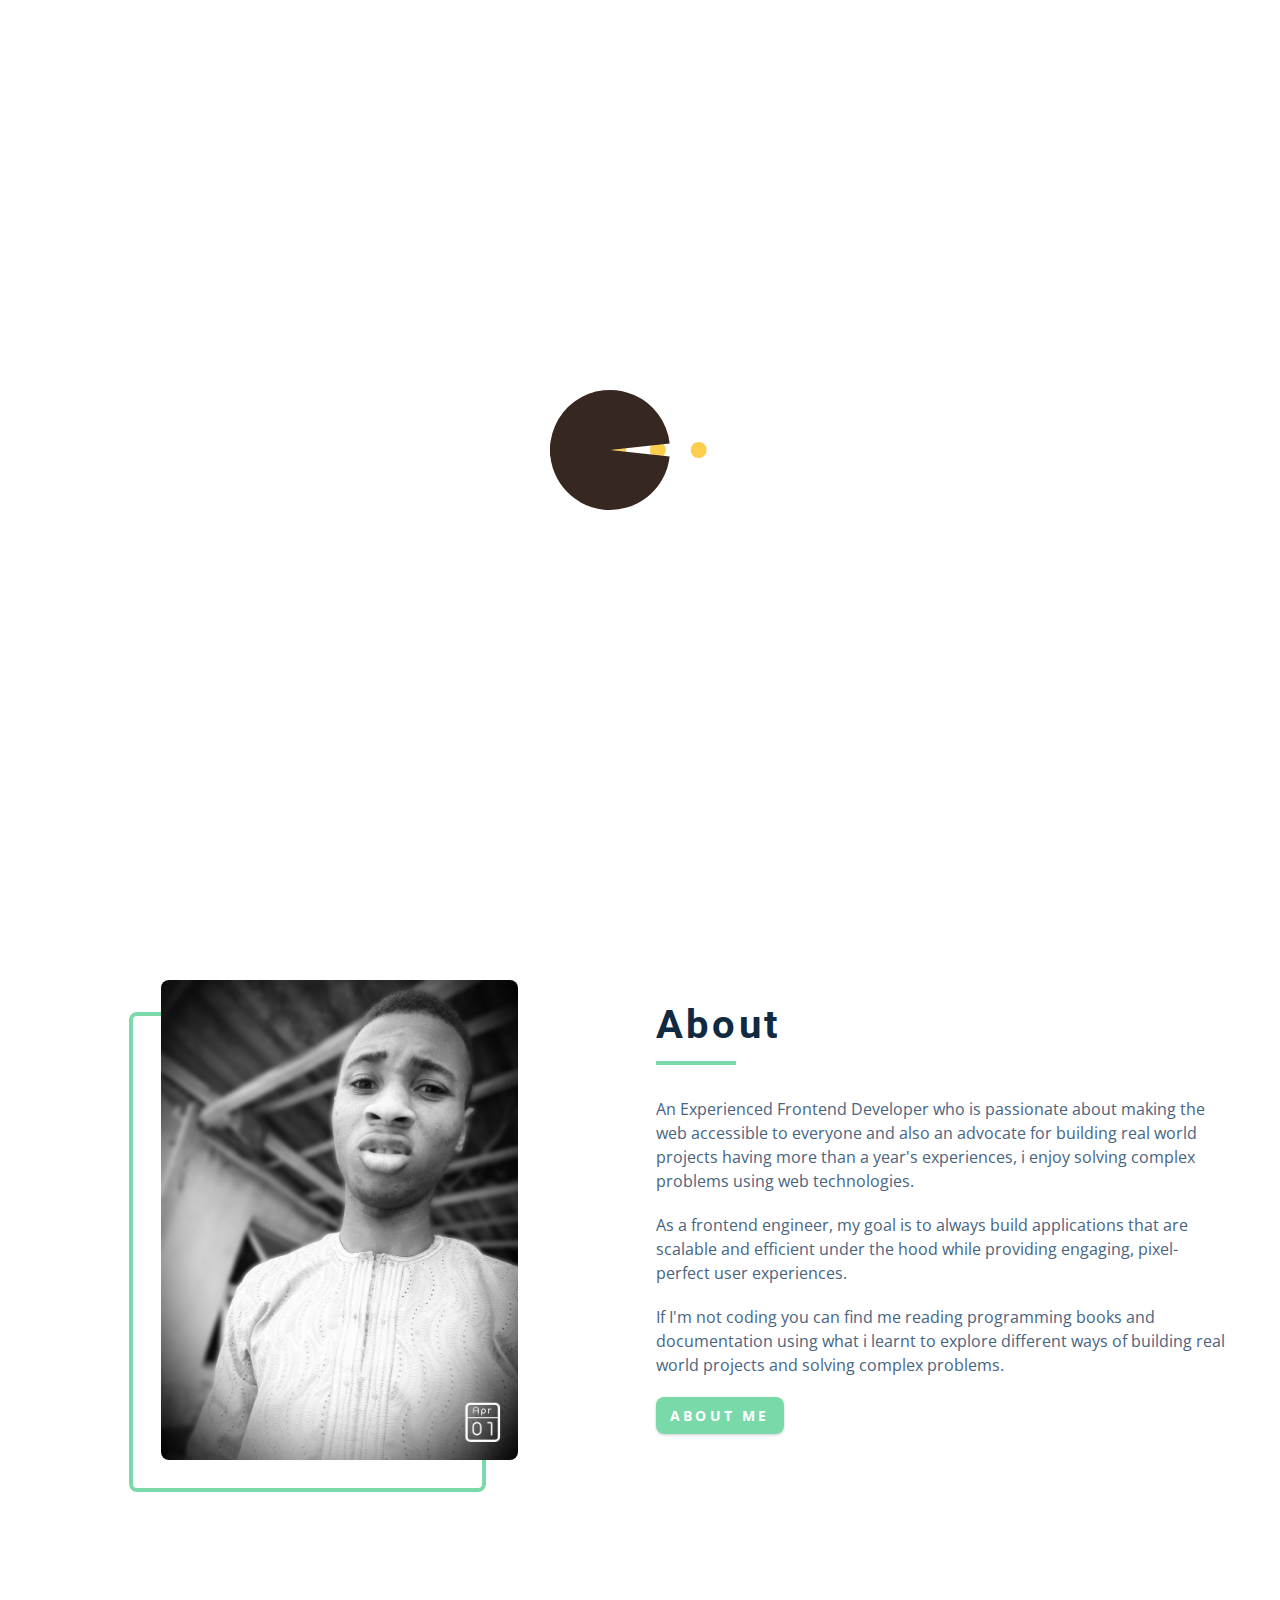
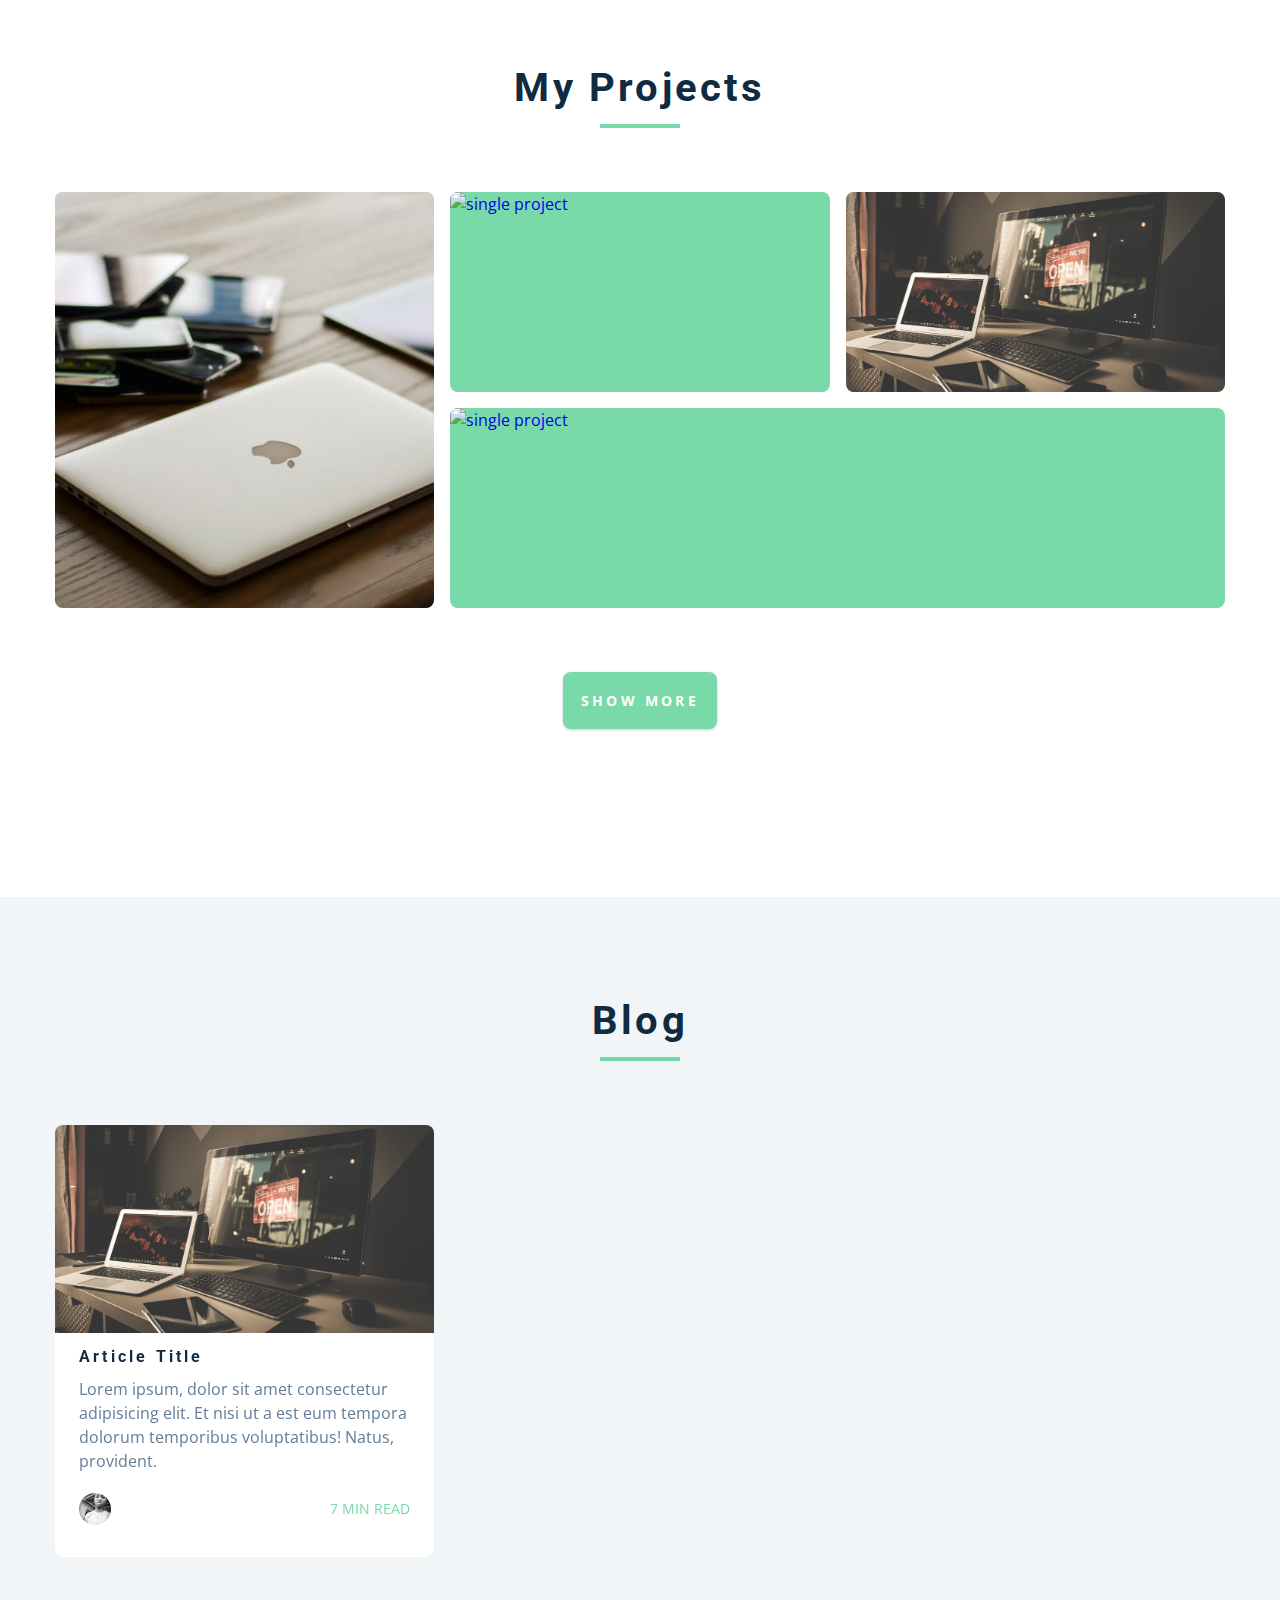
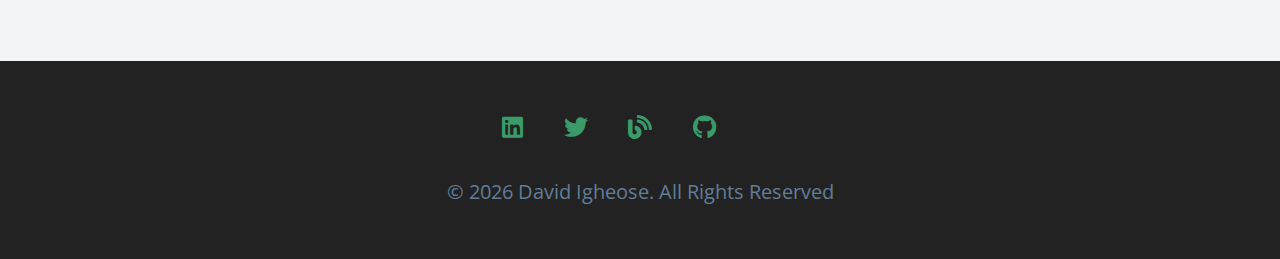
==== index.html @ c278a503 "first commit" ====
<!DOCTYPE html>
<html lang="en">
  <head>
    <meta charset="UTF-8" />
    <meta name="viewport" content="width=device-width, initial-scale=1.0" />
    <title>David Igheose || Home</title>
    <!-- font-awesome -->
    <link
      rel="stylesheet"
      href="https://use.fontawesome.com/releases/v5.8.2/css/all.css"
    />
    <!-- css -->
    <link rel="stylesheet" href="./css/main.css" />
  </head>
  <body>
     <!-- preloader -->
     <div class="preloader">
      <img src="./images/preloader.gif" alt="preloader" class="preloader__item" />
    </div>

    <!-- navbar -->
    <nav class="nav" id="nav">
      <div class="nav-center">
        <!-- nav header -->
        <div class="nav-header">
          <img src="./images/logo.svg" class="nav-logo" alt="nav logo" />
          <button class="nav-btn" id="nav-btn">
            <i class="fas fa-bars"></i>
          </button>
        </div>
        <!-- nav-links -->
        <ul class="nav-links">
          <li><a href="index.html">home</a></li>
          <li><a href="about.html">about</a></li>
          <li><a href="projects.html">projects</a></li>
          <li><a href="#">Resume</a></li>
        </ul>
      </div>
    </nav>
    <!-- end of navbar -->
    <!-- sidebar -->
    <aside class="sidebar" id="sidebar">
      <div>
        <button class="close-btn" id="close-btn">
          <i class="fas fa-times"></i>
        </button>
        <!-- nav-links -->
        <ul class="sidebar-links">
          <li><a href="index.html">home</a></li>
          <li><a href="about.html">about</a></li>
          <li><a href="projects.html">projects</a></li>
          <li><a href="#">Resume</a></li>
        </ul>
        <!-- social icons -->
            
          <ul class="social-icons">
            <li>
              <a href="https://www.linkedin.com/in/davidigheose/" class="social-icon">
                <i class="fab fa-linkedin"></i>
              </a>
            </li>
            <li>
              <a href="https://twitter.com/DavidIgheose" class="social-icon">
                <i class="fab fa-twitter"></i>
              </a>
            </li>
            <li>
              <a href="https://keystand.hashnode.dev/" class="social-icon">
                <i class="fas fa-blog"></i>
              </a>
            </li>
            <li>
              <a href="https://github.com/Davidohis" class="social-icon">
                <i class="fab fa-github"></i>
              </a>
            </li>
          </ul>
      </div>
    </aside>
    <!-- end of sidebar -->
    <!-- header -->
    <header class="hero">
      <div class="section-center hero-center">
        <article class="hero-info">
          <div class="underline"></div>
          <h1>I'm David Igheose</h1>
          <h4>
            a design-minded front-end software engineer focused 
            on building beautiful interfaces & experiences
          </h4>
          <a href="contact.html" class="btn hero-btn">hire me</a>
          <!-- social icons -->
          <ul class="social-icons hero-icons">
            <li>
              <a href="https://www.linkedin.com/in/davidigheose/" class="social-icon">
                <i class="fab fa-linkedin"></i>
              </a>
            </li>
            <li>
              <a href="https://twitter.com/DavidIgheose" class="social-icon">
                <i class="fab fa-twitter"></i>
              </a>
            </li>
            <li>
              <a href="https://keystand.hashnode.dev/" class="social-icon">
                <i class="fas fa-blog"></i>
              </a>
            </li>
            <li>
              <a href="https://github.com/Davidohis" class="social-icon">
                <i class="fab fa-github"></i>
              </a>
            </li>
          </ul>
        </article>
        <article class="hero-img">
          <img src="./images/hero-img.jpg" class="hero-photo" alt="David" />
        </article>
      </div>
    </header>
    <!-- end of header -->


    <!-- about -->
    <section class="section about">
      <div class="section-center about-center">
        <!-- about img -->
        <article class="about-img">
          <img
            src="./images/about-img.jpg"
            class="hero-photo"
            alt="about img"
          />
        </article>
        <!-- about info -->
        <article class="about-info">
          <!-- section title -->
          <div class="section-title about-title">
            <h2>about</h2>
            <div class="underline"></div>
          </div>
          <!--end of section title -->
          <p>
            An Experienced Frontend Developer who is passionate about making the web 
            accessible to everyone and also an advocate for building real world 
            projects having more than a year's experiences, i enjoy solving 
            complex problems using web technologies.
          </p>
          <p>
            As a frontend engineer, my goal is to always build applications that 
            are scalable and efficient under the hood while providing engaging, 
            pixel-perfect user experiences.
          </p>
          <p>
            If I'm not coding you can find me reading programming books and 
            documentation using what i learnt to explore different ways of 
            building real world projects and solving complex problems.
          </p>
          <a href="about.html" class="btn">about me</a>
        </article>
      </div>
    </section>
    <!-- end of about -->

   
    <!-- projects -->
    <section class="section projects">
      <!-- section title -->
      <div class="section-title">
        <h2>My Projects</h2>
        <div class="underline"></div>
      </div>
      <!--end of section title -->
      <div class="section-center projects-center">
        <!-- single project -->
        <a href="projects.html" class="project-1">
          <article class="project">
            <img
              src="./images/project-1.jpeg"
              alt="single project"
              class="project-img"
            />
            <div class="project-info">
              <h4>project title</h4>
              <p>client name</p>
            </div>
          </article>
        </a>
        <!-- end of single project -->
        <!-- single project -->
        <a href="projects.html" class="project-2">
          <article class="project">
            <img
              src="./images/project-2.jpeg"
              alt="single project"
              class="project-img"
            />
            <div class="project-info">
              <h4>project title</h4>
              <p>client name</p>
            </div>
          </article>
        </a>
        <!-- end of single project --><!-- single project -->
        <a href="projects.html" class="project-3">
          <article class="project">
            <img
              src="./images/project-3.jpeg"
              alt="single project"
              class="project-img"
            />
            <div class="project-info">
              <h4>project title</h4>
              <p>client name</p>
            </div>
          </article>
        </a>
        <!-- end of single project --><!-- single project -->
        <a href="projects.html" class="project-4">
          <article class="project">
            <img
              src="./images/project-4.jpeg"
              alt="single project"
              class="project-img"
            />
            <div class="project-info">
              <h4>project title</h4>
              <p>client name</p>
            </div>
          </article>
        </a>
        <!-- end of single project -->
      </div>
      <div class="section-project">
        <a href="projects.html" class="btn">Show more</a>
      </div>
    </section>
    <!-- end of projects -->

    <!-- blog -->
    <section class="section blog">
      <!-- section title -->
      <div class="section-title">
        <h2>blog</h2>
        <div class="underline"></div>
      </div>
      <!--end of section title -->
      <div class="section-center blog-center">
        <!-- single article -->
        <div class="card">
          <!-- front of the card -->
          <div class="card-side card-front">
            <img src="./images/project-4.jpeg" alt="" />
            <div class="card-info">
              <h4>article title</h4>
              <p>
                Lorem ipsum, dolor sit amet consectetur adipisicing elit. Et
                nisi ut a est eum tempora dolorum temporibus voluptatibus!
                Natus, provident.
              </p>
              <div class="card-footer">
                <img src="./images/hero-img.jpg" alt="author image" />
                <p>7 min read</p>
              </div>
            </div>
          </div>
          <!-- card back  -->
          <div class="card-side card-back">
            <button class="btn">read more</button>
          </div>
        </div>
        <!-- end of single article -->
      </div>
    </section>
    <!--end of  blog -->
    <!-- footer -->
    <footer class="footer">
      <!-- social icons -->
      <ul class="social-icons">
        <li>
          <a href="https://www.linkedin.com/in/davidigheose/" class="social-icon">
            <i class="fab fa-linkedin"></i>
          </a>
        </li>
        <li>
          <a href="https://twitter.com/DavidIgheose" class="social-icon">
            <i class="fab fa-twitter"></i>
          </a>
        </li>
        <li>
          <a href="https://keystand.hashnode.dev/" class="social-icon">
            <i class="fas fa-blog"></i>
          </a>
        </li>
        <li>
          <a href="https://github.com/Davidohis" class="social-icon">
            <i class="fab fa-github"></i>
          </a>
        </li>
      </ul>

      <p>&copy; <span id="date"></span> David igheose. all rights reserved</p>
    </footer>
    <script  src="./js/app.js"></script>
  </body>
</html>
---- css/main.css ----
/*
=============== 
Fonts
===============
*/
@import url("https://fonts.googleapis.com/css?family=Open+Sans|Roboto:400,700&display=swap");

/*
=============== 
Variables
===============
*/

:root {
  /* dark shades of primary color*/
  --clr-primary-1: hsl(43, 86%, 17%);
  --clr-primary-2: hsl(43, 77%, 27%);
  --clr-primary-3: hsl(43, 72%, 37%);
  --clr-primary-4: hsl(42, 63%, 48%);
  /* primary/main color */
  --clr-primary-5: hsla(150, 56%, 53%, 0.719);
  /* lighter shades of primary color */
  --clr-primary-6: hsl(150, 72%, 83%);
  --clr-primary-7: hsl(43, 90%, 76%);
  --clr-primary-10: hsla(129, 73%, 87%, 0.377);
  /* darkest grey - used for headings */
  --clr-grey-1: hsl(209, 61%, 16%);
  --clr-grey-2: hsl(211, 39%, 23%);
  --clr-grey-3: hsl(209, 34%, 30%);
  --clr-grey-4: hsl(209, 28%, 39%);
  /* grey used for paragraphs */
  --clr-grey-5: hsl(210, 22%, 49%);
  --clr-grey-6: hsl(209, 23%, 60%);
  --clr-grey-7: hsl(211, 27%, 70%);
  --clr-grey-8: hsl(210, 31%, 80%);
  --clr-grey-9: hsl(212, 33%, 89%);
  --clr-grey-10: hsl(210, 36%, 96%);
  --clr-white: #fff;
  --ff-primary: "Roboto", sans-serif;
  --ff-secondary: "Open Sans", sans-serif;
  --transition: all 0.3s linear;
  --spacing: 0.20rem;
  --radius: 0.5rem;
  --light-shadow: 0 5px 15px rgba(0, 0, 0, 0.1);
  --dark-shadow: 0 5px 15px rgba(0, 0, 0, 0.2);
  --max-width: 1170px;
}
/*
=============== 
Global Styles
===============
*/

*,
::after,
::before {
  margin: 0;
  padding: 0;
  box-sizing: border-box;
}
body {
  font-family: var(--ff-secondary);
  background: var(--clr-white);
  color: var(--clr-grey-1);
  line-height: 1.5;
  font-size: 0.875rem;
}
ul {
  list-style-type: none;
}
a {
  text-decoration: none;
}
img:not(.nav-logo) {
  width: 100%;
  display: block;
}

h1,
h2,
h3,
h4 {
  letter-spacing: var(--spacing);
  text-transform: capitalize;
  line-height: 1.25;
  margin-bottom: 0.75rem;
  font-family: var(--ff-primary);
}
h1 {
  font-size: 3rem;
}
h2 {
  font-size: 2rem;
}
h3 {
  font-size: 1.25rem;
}
h4 {
  font-size: 0.875rem;
}
p {
  margin-bottom: 1.25rem;
  color: var(--clr-grey-5);
}
@media screen and (min-width: 800px) {
  h1 {
    font-size: 4rem;
  }
  h2 {
    font-size: 2.5rem;
  }
  h3 {
    font-size: 1.75rem;
  }
  h4 {
    font-size: 1rem;
  }
  body {
    font-size: 1rem;
  }
  h1,
  h2,
  h3,
  h4 {
    line-height: 1;
  }
}
/*  global classes */

.btn {
  text-transform: uppercase;
  background: var(--clr-primary-5);
  color: var(--clr-white);
  padding: 0.375rem 0.75rem;
  letter-spacing: var(--spacing);
  display: inline-block;
  font-weight: 700;
  -webkit-transition: var(--transition);
  transition: var(--transition);
  font-size: 0.875rem;
  border: 2px solid transparent;
  cursor: pointer;
  box-shadow: 0 1px 3px rgba(0, 0, 0, 0.2);
  border-radius: var(--radius);
}
.btn:hover {
  color: var(--clr-primary-1);
  background: var(--clr-primary-7);
}
/* section */
.section {
  padding: 6.5rem 0;
}

.section-center {
  width: 90vw;
  margin: 0 auto;
  max-width: 1170px;
}
@media screen and (min-width: 992px) {
  .section-center {
    width: 95vw;
  }
}
/* added during recording */
.underline {
  width: 5rem;
  height: 0.25rem;
  margin-top: 1rem;
  margin-bottom: 1.25rem;
  background: var(--clr-primary-5);
  margin-left: auto;
  margin-right: auto;
}
.section-title {
  margin-bottom: 4rem;
  text-align: center;
}
.section-project {
  margin-top: 4rem;
  margin-bottom: 4rem;
  text-align: center;
}
.section-project a {
  padding: 1rem;
}
.bg-grey {
  background: var(--clr-grey-10);
}

.preloader {
  position: fixed;
  top: 0;
  left: 0;
  right: 0;
  bottom: 0;
  background: var(--clr-white);
  display: grid;
  justify-content: center;
  align-items: center;
  visibility: visible;
  z-index: 999;
  transition: var(--transition);
}
.hide-preloader {
  z-index: -999;
  visibility: hidden;
}

/*
=============== 
Navbar
===============
*/
.nav-links {
  display: none;
  padding-top: .8rem;
}
.nav {
  height: 5.5rem;
  padding: 1rem;
  display: grid;
  -webkit-box-align: center;
  align-items: center;
  -webkit-transition: var(--transition);
  transition: var(--transition);
}
.nav-center {
  width: 100%;
  max-width: 1170px;
  margin: 0 auto;
}
.nav-header {
  display: grid;
  grid-template-columns: auto 1fr;
  -webkit-box-align: center;
  align-items: center;
}
.nav-btn {
  background: transparent;
  border-color: transparent;
  color: var(--clr-primary-5);
  font-size: 2rem;
  cursor: pointer;
  justify-self: end;
}
@media screen and (min-width: 768px) {
  .nav {
    background: var(--clr-primary-10);
  }
  .nav-btn {
    display: none;
  }
  .nav-links {
    display: grid;
    grid-template-columns: repeat(4, 1fr);
    justify-items: center;
    -webkit-column-gap: 2rem;
    -moz-column-gap: 2rem;
    column-gap: 2rem;
    justify-self: end;
  }
  .nav-links a {
    text-transform: capitalize;
    color: var(--clr-grey-1);
    font-weight: bold;
    letter-spacing: var(--spacing);
    -webkit-transition: var(--transition);
    transition: var(--transition);
  }
  .nav-links a:hover {
    color: var(--clr-primary-5);
  }
  .nav-center {
    display: grid;
    grid-template-columns: auto 1fr;
    -webkit-box-align: center;
    align-items: center;
  }
}
/* fixed navbar */
.navbar-fixed {
  position: fixed;
  top: 0;
  left: 0;
  width: 100%;
  background: var(--clr-white);
  z-index: 2;
  box-shadow: var(--light-shadow);
}
/*
=============== 
Sidebar
===============
*/
.sidebar {
  position: fixed;
  top: 0;
  left: 0;
  width: 100%;
  height: 100%;
  background: var(--clr-primary-6);
  z-index: 4;
  display: grid;
  /* align-items: center;
  justify-content: center; */
  place-items: center;
  -webkit-transition: var(--transition);
  transition: var(--transition);
  /* add later */
  -webkit-transform: translateX(-100%);
  transform: translateX(-100%);
}
/* toggle sidebar */
.show-sidebar {
  -webkit-transform: translateX(0);
  transform: translateX(0);
}
.sidebar-links {
  text-align: center;
}
.sidebar-links a {
  font-size: 2rem;
  text-transform: capitalize;
  -webkit-transition: var(--transition);
  transition: var(--transition);
  color: var(--clr-grey-5);
  letter-spacing: var(--spacing);
  display: inline-block;
  margin-bottom: 1.5rem;
}
.sidebar-links a:hover {
  color: var(--clr-primary-5);
}
.social-icons {
  display: grid;
  margin-top: 3rem;
  width: 20rem;
  grid-template-columns: repeat(5, 1fr);
  justify-items: center;
}
.social-icon {
  font-size: 1.5rem;
  color: var(--clr-grey-1);
  -webkit-transition: var(--transition);
  transition: var(--transition);
}
.social-icon:hover {
  color: var(--clr-primary-5);
}
.close-btn {
  position: absolute;
  top: 1rem;
  right: 1rem;
  font-size: 3rem;
  background: transparent;
  border: transparent;
  -webkit-transition: var(--transition);
  transition: var(--transition);
  color: #bb2525;
  cursor: pointer;
}
.close-btn:hover {
  color: #e66b6b;
}
/*
=============== 
Hero
===============
*/
/* underline added to globals */
.hero .underline {
  margin-bottom: 0.5rem;
  margin-left: 0;
}
.hero-img {
  display: none;
}
.hero {
  background: var(--clr-primary-10);
}
.hero-center {
  min-height: calc(100vh - 7rem);
  display: grid;
  place-items: center;
}
.hero-info h4 {
  line-height: 1.55;
  letter-spacing: .22rem;
  font-size: 1rem;
  color: var(--clr-grey-4);
}
.hero-icons {
  justify-items: start;
}
.hero-btn {
  margin-top: 1.25rem;
}
@media screen and (min-width: 992px) {
  .hero-img {
    display: block;
    position: relative;
  }
  .hero-center {
    grid-template-columns: 1fr 1fr;
  }

  .hero-img::before,
  .about-img::before {
    content: "";
    position: absolute;
    width: 100%;
    height: 100%;
    border: 0.25rem solid var(--clr-primary-5);
    top: 2rem;
    right: -2rem;
    border-radius: var(--radius);
  }
}
.hero-photo {
  max-width: 25rem;
  max-height: 30rem;
  -o-object-fit: cover;
  object-fit: cover;
  border-radius: var(--radius);
  position: relative;
}
/*
=============== 
About
===============
*/
/* section title added to globals */
.about-title {
  text-align: left;
  margin-bottom: 2rem;
}
.about-title .underline {
  margin-left: 0;
}
.about-center {
  display: grid;
  gap: 3rem 2rem;
}
.about-img {
  justify-self: center;
}
.about-info p {
 color: var(--clr-grey-4);
}
@media screen and (min-width: 992px) {
  .about-center {
    grid-template-columns: 1fr 1fr;
  }
  .about-img {
    position: relative;
  }
  .about-img::before {
    left: -2rem;
  }
  .about-info {
    align-self: center;
  }
}
/*
=============== 
Projects btn
=============== */

.btn-container {
  margin-bottom: 4rem;
  display: flex;
  justify-content: center;
}
.filter-btn {
  background: transparent;
  border-color: var(--clr-primary-5);
  font-size: 1rem;
  text-transform: capitalize;
  margin: 0 0.5rem;
  letter-spacing: 1px;
  border-radius: var(--radius);
  padding: 0.375rem 0.75rem;
  color: var(--clr-gold);
  cursor: pointer;
  transition: var(--transition);
}
.filter-btn:hover {
  background: var(--clr-primary-5);
  color: var(--clr-white);
}

/*===============*/

/*
=============== 
Projects
===============
*/
.projects-text {
  width: 85vw;
  max-width: 30rem;
  margin: 0 auto;
}
.project {
  position: relative;
  background: var(--clr-primary-5);
  border-radius: var(--radius);
  margin-bottom: 2rem;
}
.project-info {
  text-align: center;
  color: var(--clr-white);
  position: absolute;
  top: 50%;
  left: 50%;
  -webkit-transform: translate(-50%, -50%);
  transform: translate(-50%, -50%);
  -webkit-transition: var(--transition);
  transition: var(--transition);
  opacity: 0;
}
.project-info p {
  text-transform: capitalize;
  color: var(--clr-white);
}
.project:hover .project-info {
  opacity: 1;
}
.project-img {
  -webkit-transition: var(--transition);
  transition: var(--transition);
  border-radius: var(--radius);
  height: 15rem;
  -o-object-fit: cover;
  object-fit: cover;
}
.project:hover .project-img {
  opacity: 0.1;
}
.project::after {
  content: "";
  position: absolute;
  top: 0;
  left: 0;
  width: 100%;
  height: 100%;
  border: 0.25rem solid var(--clr-white);
  border-radius: var(--radius);
  -webkit-transition: var(--transition);
  transition: var(--transition);
  opacity: 0;
}
.project:hover::after {
  opacity: 1;
  -webkit-transform: scale(0.8);
  transform: scale(0.8);
}
@media screen and (min-width: 676px) {
  .projects-center {
    display: grid;
    grid-template-columns: 1fr 1fr;
    -webkit-column-gap: 2rem;
    -moz-column-gap: 2rem;
    column-gap: 2rem;
  }
}
@media screen and (min-width: 992px) {
  .projects-center {
    grid-template-columns: repeat(3, 1fr);
  }
}
@media screen and (min-width: 1170px) {
  .projects-center {
    grid-template-rows: 200px 200px;
    gap: 1rem;
    grid-template-areas:
      "a c d"
      "a b b";
  }
  .project-img {
    height: 100%;
  }
  .project {
    height: 100%;
  }
  .project-1 {
    grid-area: a;
  }
  .project-2 {
    grid-area: b;
  }
  .project-3 {
    grid-area: c;
  }
  .project-4 {
    grid-area: d;
  }
}
/*
/*
=============== 
Blog
===============
*/
.blog {
  background: var(--clr-grey-10);
}
.card {
  height: 27rem;
  position: relative;
  /* talk later */
  -webkit-perspective: 1500px;
  perspective: 1500px;
}
.card-side {
  -webkit-transition: all 2s linear;
  transition: all 2s linear;
  -webkit-backface-visibility: hidden;
  backface-visibility: hidden;
  position: absolute;
  top: 0;
  left: 0;
  width: 100%;
  height: 100%;
  border-radius: var(--radius);
  -webkit-transform: translate3d(0, 0, 0);
  visibility: visible;
}
.card-front {
  background: var(--clr-white);
}
.card-back {
  background: var(--clr-primary-10);
  -webkit-transform: rotateY(180deg);
  transform: rotateY(180deg);
  display: grid;
  place-items: center;
}
.card:hover .card-front {
  -webkit-transform: rotateY(-180deg);
  transform: rotateY(-180deg);
}
.card:hover .card-back {
  -webkit-transform: rotateY(0);
  transform: rotateY(0);
}
/* rest of the styles */
.card-info {
  padding: 1rem 1.5rem;
}
.card-front img {
  height: 13rem;
  -o-object-fit: cover;
  object-fit: cover;
  border-top-left-radius: var(--radius);
  border-top-right-radius: var(--radius);
}
.card-footer {
  display: grid;
  grid-template-columns: auto 1fr;
  -webkit-box-align: center;
  align-items: center;
}
.card-footer img {
  width: 2rem;
  height: 2rem;
  -o-object-fit: cover;
  object-fit: cover;
  border-radius: 50%;
}
.card-footer p {
  margin-bottom: 0;
  text-transform: uppercase;
  justify-self: end;
  color: var(--clr-primary-5);
  font-size: 0.85rem;
}
.blog-center {
  display: grid;
  grid-template-columns: repeat(auto-fill, minmax(330px, 1fr));
  gap: 3rem 1rem;
}
/*
=============== 
Footer
===============
*/
.footer {
  padding-bottom: 2rem;
  background: #222;
  display: grid;
  place-items: center;
}
.footer .social-icons {
  margin-bottom: 2rem;
}
.footer .social-icon {
  color: var(--clr-primary-5);
}
.footer .social-icon:hover {
  color: var(--clr-primary-10);
}
.footer p {
  font-size: 1.25rem;
  text-transform: capitalize;
}
/*
=============== 
Single Page
===============
*/
.single-page {
  background: var(--clr-primary-10);
  min-height: calc(100vh - 5rem - 198px);
}
.page-info {
  max-width: 700px;
}
.page-info a {
  text-transform: uppercase;
  color: var(--clr-primary-5);
  -webkit-transition: var(--transition);
  transition: var(--transition);
}
.page-info a:hover {
  color: var(--clr-primary-1);
}

/*
=============== 
Products Page
===============
*/
.projects-hero {
  height: 40vh;
  background: var(--clr-primary-10);
  display: grid;
  place-items: center;
}
.projects-hero .section-title {
  margin-bottom: 0;
}
.single-project {
  background: var(--clr-grey-10);
  border-radius: var(--radius);
}
.project-container img {
  border-top-left-radius: var(--radius);
  border-top-right-radius: var(--radius);
}
.project-container {
  position: relative;
}
.project-icon {
  position: absolute;
  font-size: 1.75rem;
  bottom: 0;
  left: 50%;
  -webkit-transform: translate(-50%, 50%);
  transform: translate(-50%, 50%);
  width: 4rem;
  height: 4rem;
  display: grid;
  place-items: center;
  background: var(--clr-primary-7);
  border-radius: 50%;
  color: var(--clr-primary-2);
  border: 0.375rem solid var(--clr-grey-10);
}
.project-details {
  padding: 3rem 1.5rem;
}
.project-footer {
  display: grid;
  grid-template-columns: 1fr 1fr;
  color: var(--clr-primary-4);
}
.project-footer a {
  color: var(--clr-primary-4);
  text-transform: capitalize;
  -webkit-transition: var(--transition);
  transition: var(--transition);
  justify-self: end;
}
.project-footer a:hover {
  color: var(--clr-primary-1);
}
.projects-page-center {
  display: grid;
  grid-template-columns: repeat(auto-fill, minmax(330px, 1fr));
  gap: 3rem 1rem;
}
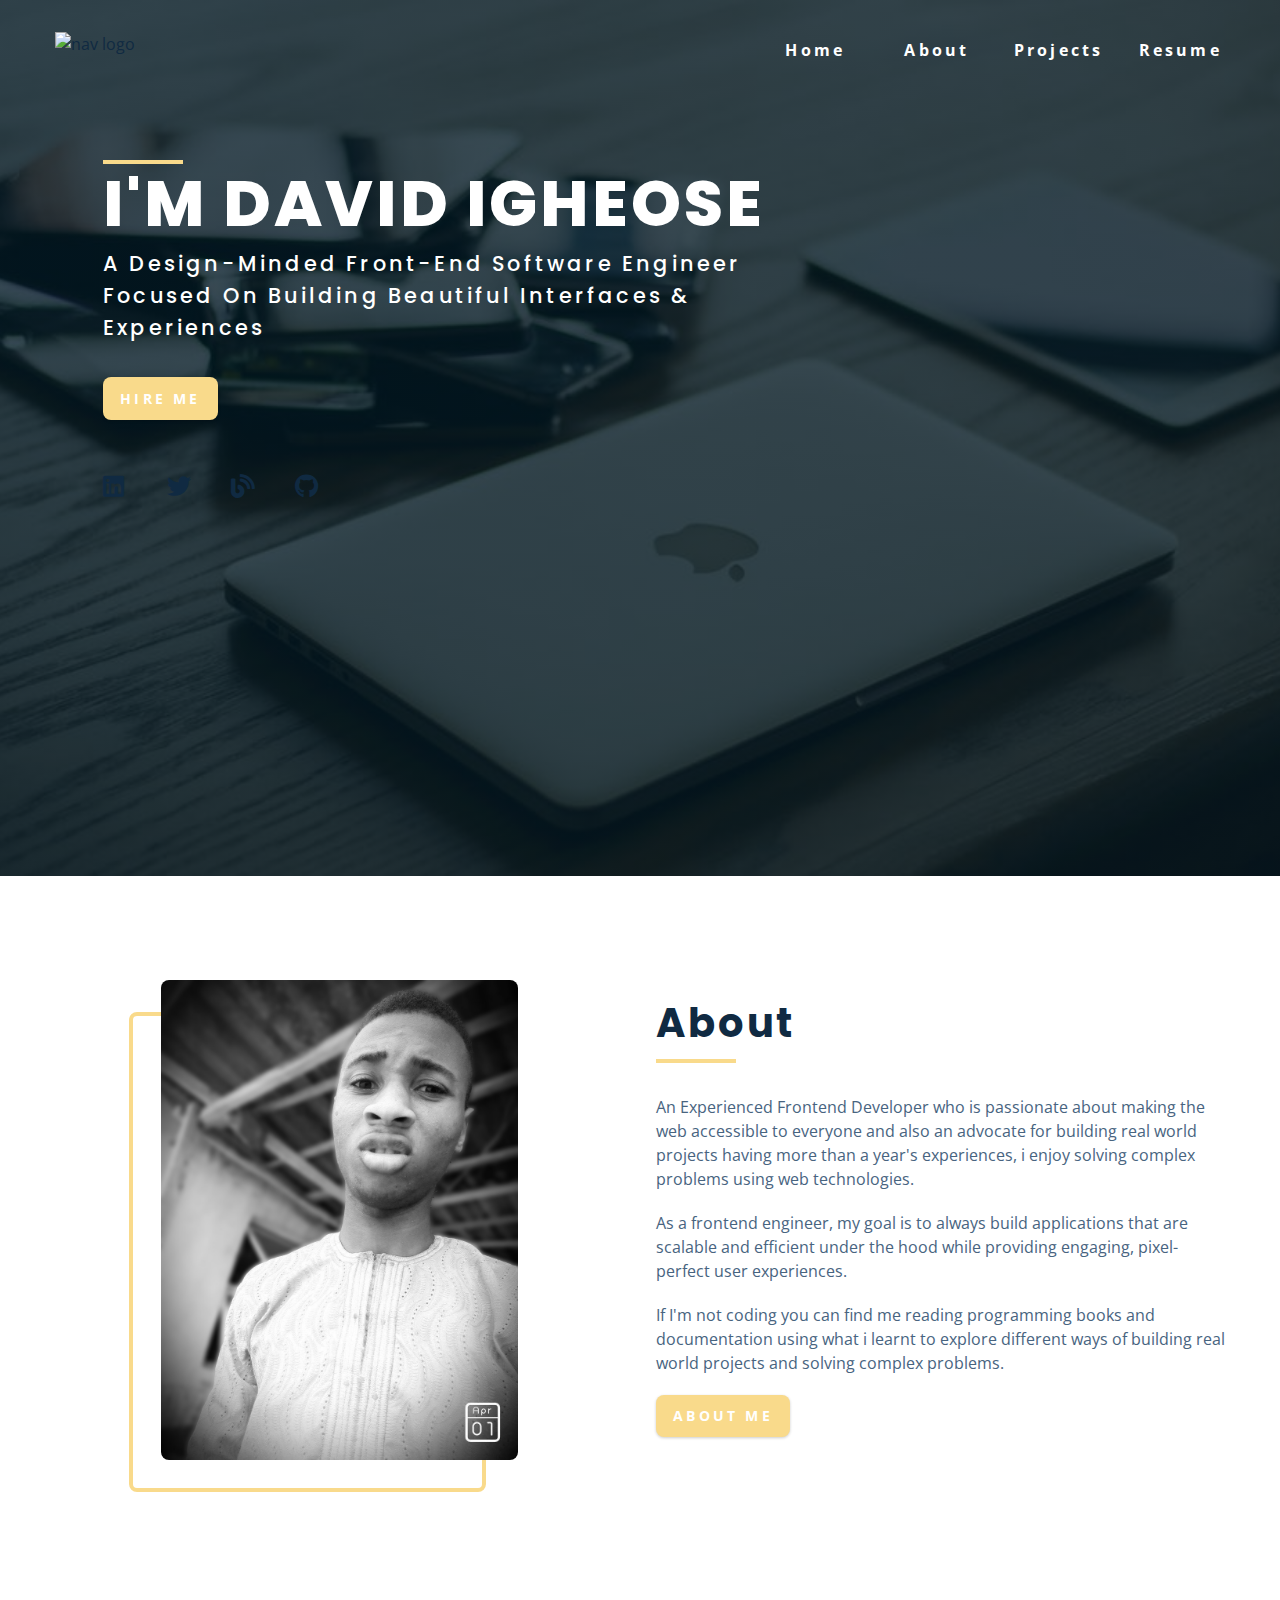
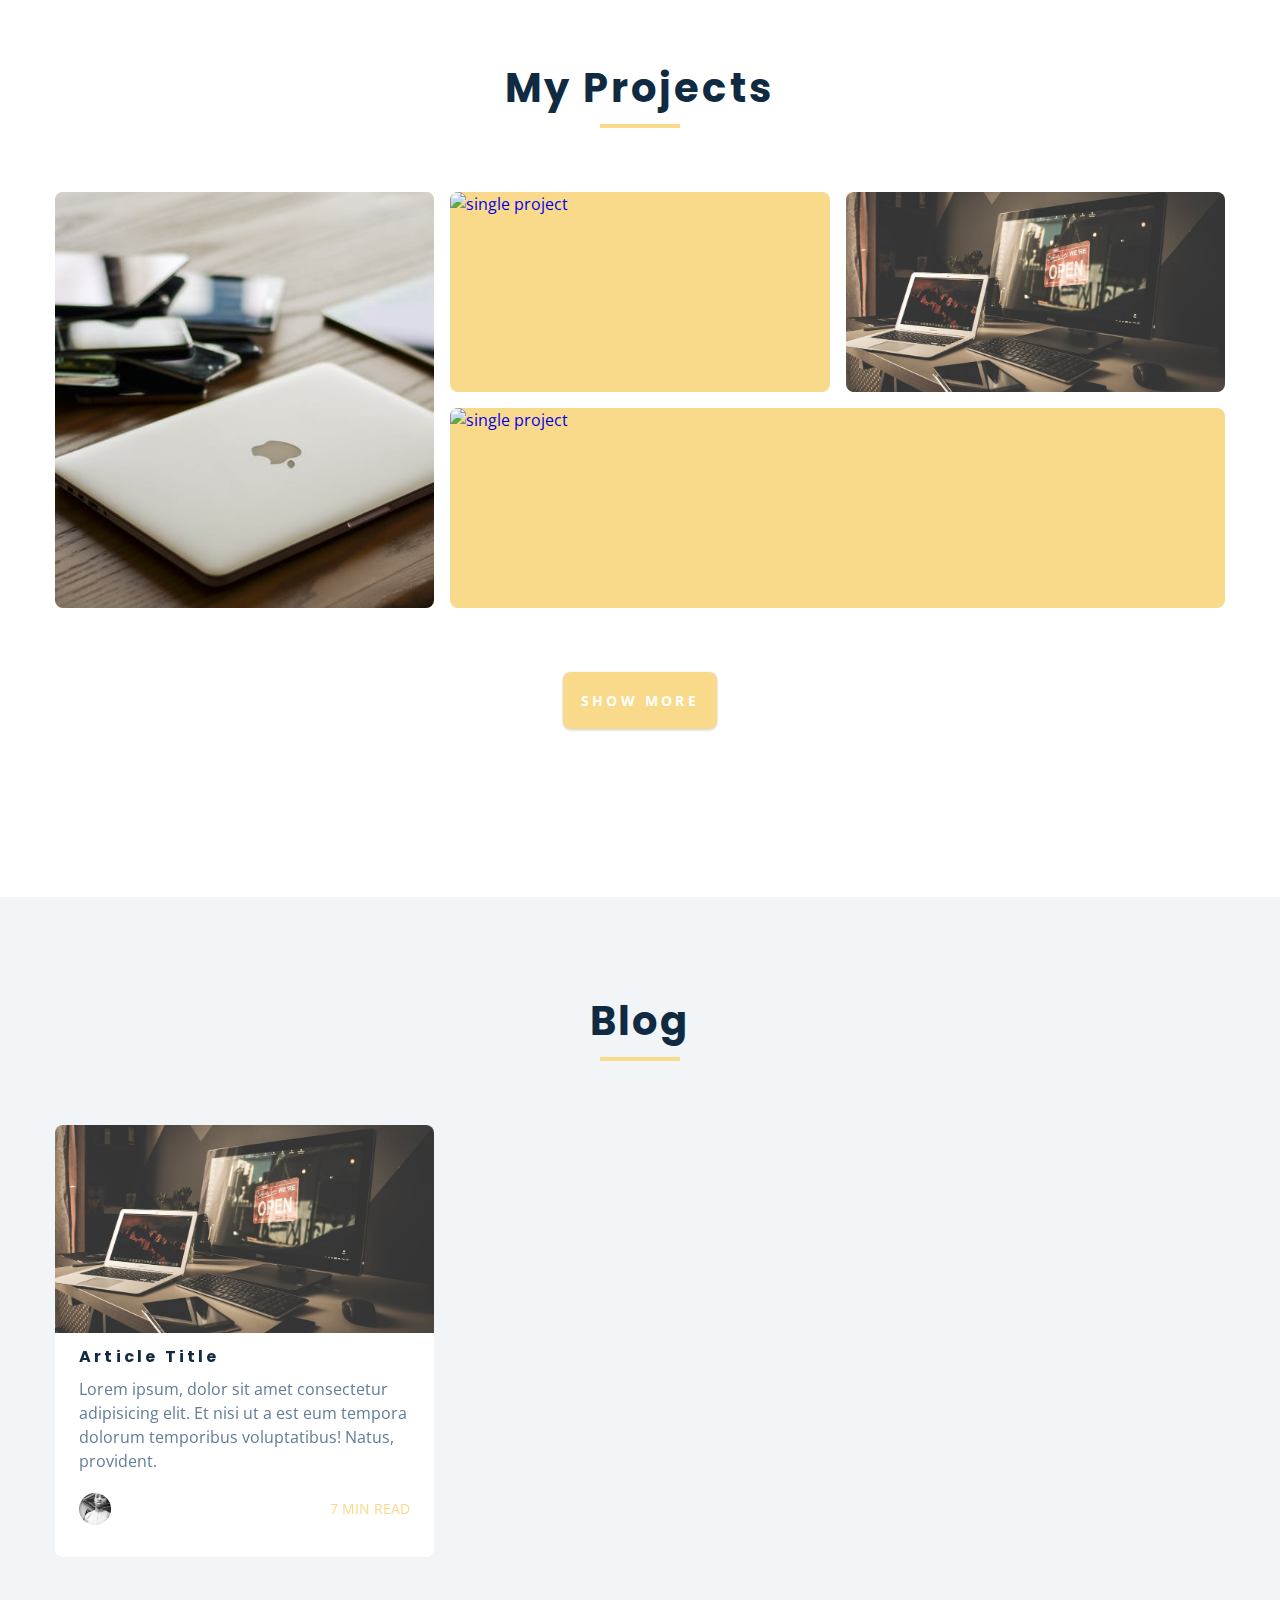
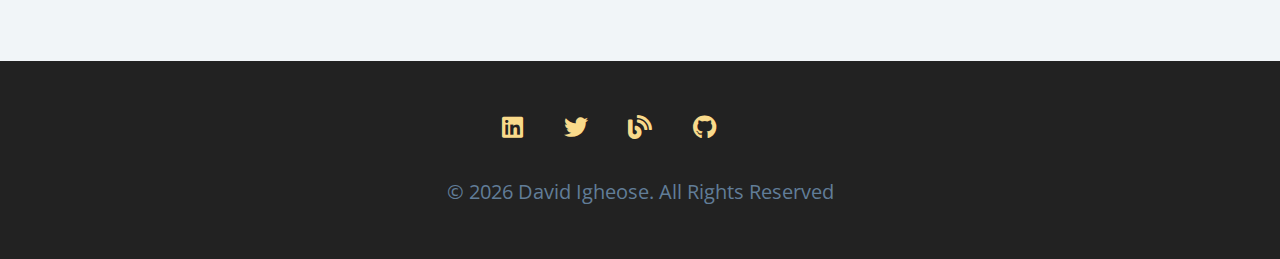
==== commit f4f29cd3: "tesy" ====
--- a/index.html
+++ b/index.html
@@ -13,11 +13,11 @@
     <link rel="stylesheet" href="./css/main.css" />
   </head>
   <body>
-     <!-- preloader -->
+     <!-- preloader --
      <div class="preloader">
       <img src="./images/preloader.gif" alt="preloader" class="preloader__item" />
-    </div>
-
+    </div> -->
+ <header class="hero">
     <!-- navbar -->
     <nav class="nav" id="nav">
       <div class="nav-center">
@@ -79,7 +79,7 @@
     </aside>
     <!-- end of sidebar -->
     <!-- header -->
-    <header class="hero">
+    <header class="">
       <div class="section-center hero-center">
         <article class="hero-info">
           <div class="underline"></div>
@@ -113,13 +113,10 @@
             </li>
           </ul>
         </article>
-        <article class="hero-img">
-          <img src="./images/hero-img.jpg" class="hero-photo" alt="David" />
-        </article>
       </div>
     </header>
     <!-- end of header -->
-
+</header>
 
     <!-- about -->
     <section class="section about">
--- a/css/main.css
+++ b/css/main.css
@@ -4,7 +4,7 @@
 ===============
 */
 @import url("https://fonts.googleapis.com/css?family=Open+Sans|Roboto:400,700&display=swap");
-
+@import url('https://fonts.googleapis.com/css?family=Poppins:200,300,400,500,600,700,800,900&display=swap');
 /*
 =============== 
 Variables
@@ -18,10 +18,9 @@
   --clr-primary-3: hsl(43, 72%, 37%);
   --clr-primary-4: hsl(42, 63%, 48%);
   /* primary/main color */
-  --clr-primary-5: hsla(150, 56%, 53%, 0.719);
+  --clr-primary-5: hsl(43, 90%, 76%);
   /* lighter shades of primary color */
   --clr-primary-6: hsl(150, 72%, 83%);
-  --clr-primary-7: hsl(43, 90%, 76%);
   --clr-primary-10: hsla(129, 73%, 87%, 0.377);
   /* darkest grey - used for headings */
   --clr-grey-1: hsl(209, 61%, 16%);
@@ -36,7 +35,7 @@
   --clr-grey-9: hsl(212, 33%, 89%);
   --clr-grey-10: hsl(210, 36%, 96%);
   --clr-white: #fff;
-  --ff-primary: "Roboto", sans-serif;
+  --ff-primary: 'Poppins', sans-serif;
   --ff-secondary: "Open Sans", sans-serif;
   --transition: all 0.3s linear;
   --spacing: 0.20rem;
@@ -131,7 +130,7 @@
   text-transform: uppercase;
   background: var(--clr-primary-5);
   color: var(--clr-white);
-  padding: 0.375rem 0.75rem;
+  padding: 0.56rem 0.95rem;
   letter-spacing: var(--spacing);
   display: inline-block;
   font-weight: 700;
@@ -146,6 +145,7 @@
 .btn:hover {
   color: var(--clr-primary-1);
   background: var(--clr-primary-7);
+   transform: scale(0.99) translateY(-10px);
 }
 /* section */
 .section {
@@ -245,9 +245,6 @@
   justify-self: end;
 }
 @media screen and (min-width: 768px) {
-  .nav {
-    background: var(--clr-primary-10);
-  }
   .nav-btn {
     display: none;
   }
@@ -262,7 +259,7 @@
   }
   .nav-links a {
     text-transform: capitalize;
-    color: var(--clr-grey-1);
+    color: var(--clr-white);
     font-weight: bold;
     letter-spacing: var(--spacing);
     -webkit-transition: var(--transition);
@@ -369,6 +366,14 @@
 ===============
 */
 /* underline added to globals */
+.hero {
+    background-image: linear-gradient(to right, #021924c9,#031822c9), url('../images/project-1.jpeg');
+    background-repeat: no-repeat;
+    background-size: cover;
+    background-position: center;
+    
+     
+}
 .hero .underline {
   margin-bottom: 0.5rem;
   margin-left: 0;
@@ -376,19 +381,28 @@
 .hero-img {
   display: none;
 }
-.hero {
-  background: var(--clr-primary-10);
-}
+
 .hero-center {
   min-height: calc(100vh - 7rem);
   display: grid;
-  place-items: center;
+}
+.hero-info {
+   padding: 3.5rem 0px 0px 3rem;
+}
+.hero-info h1 {
+  font-size: 4em;
+  font-weight: 800;
+  line-height: 1em;
+  text-transform: uppercase;
+  color: var(--clr-white);
 }
 .hero-info h4 {
+  font-size: 1.3em;
+  font-weight: 500;
+  max-width: 700px;
   line-height: 1.55;
-  letter-spacing: .22rem;
-  font-size: 1rem;
-  color: var(--clr-grey-4);
+  letter-spacing: .20rem;
+  color: var(--clr-white);
 }
 .hero-icons {
   justify-items: start;
@@ -402,7 +416,7 @@
     position: relative;
   }
   .hero-center {
-    grid-template-columns: 1fr 1fr;
+    grid-template-columns: 1fr;
   }
 
   .hero-img::before,
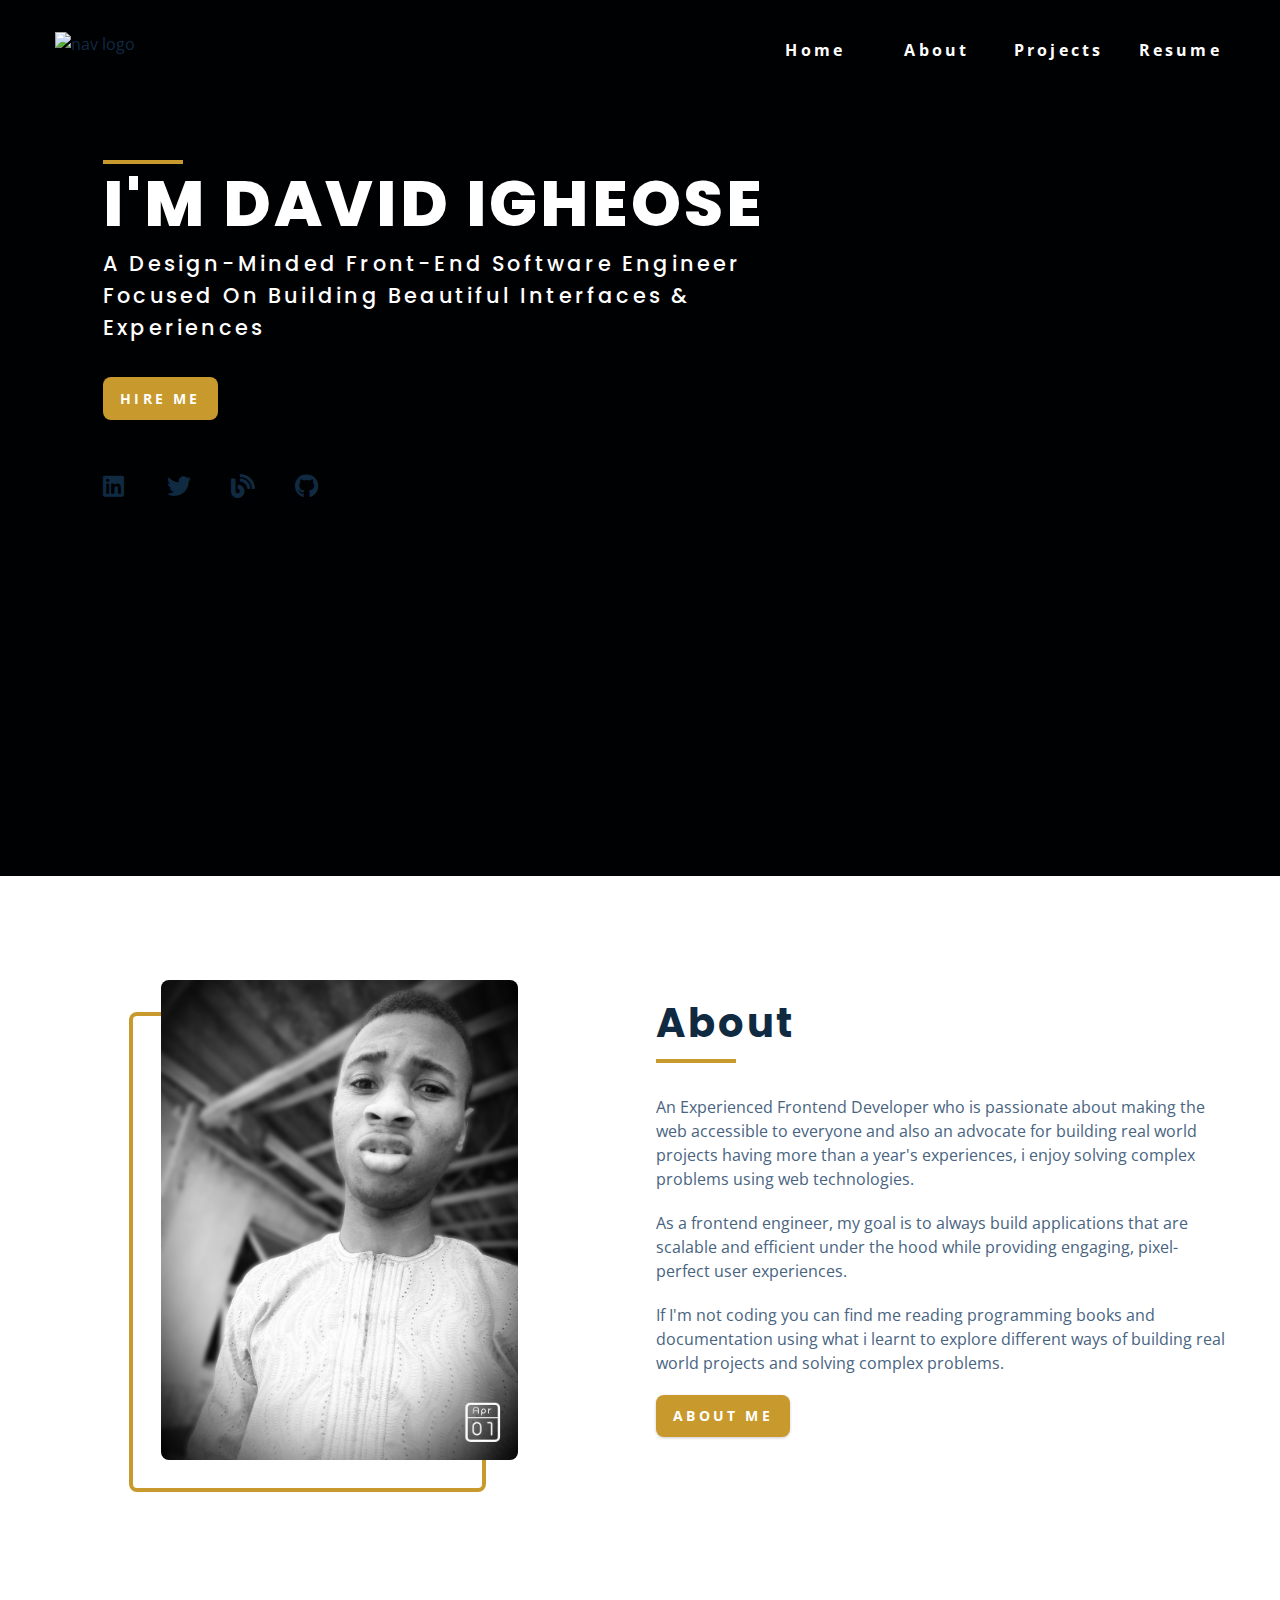
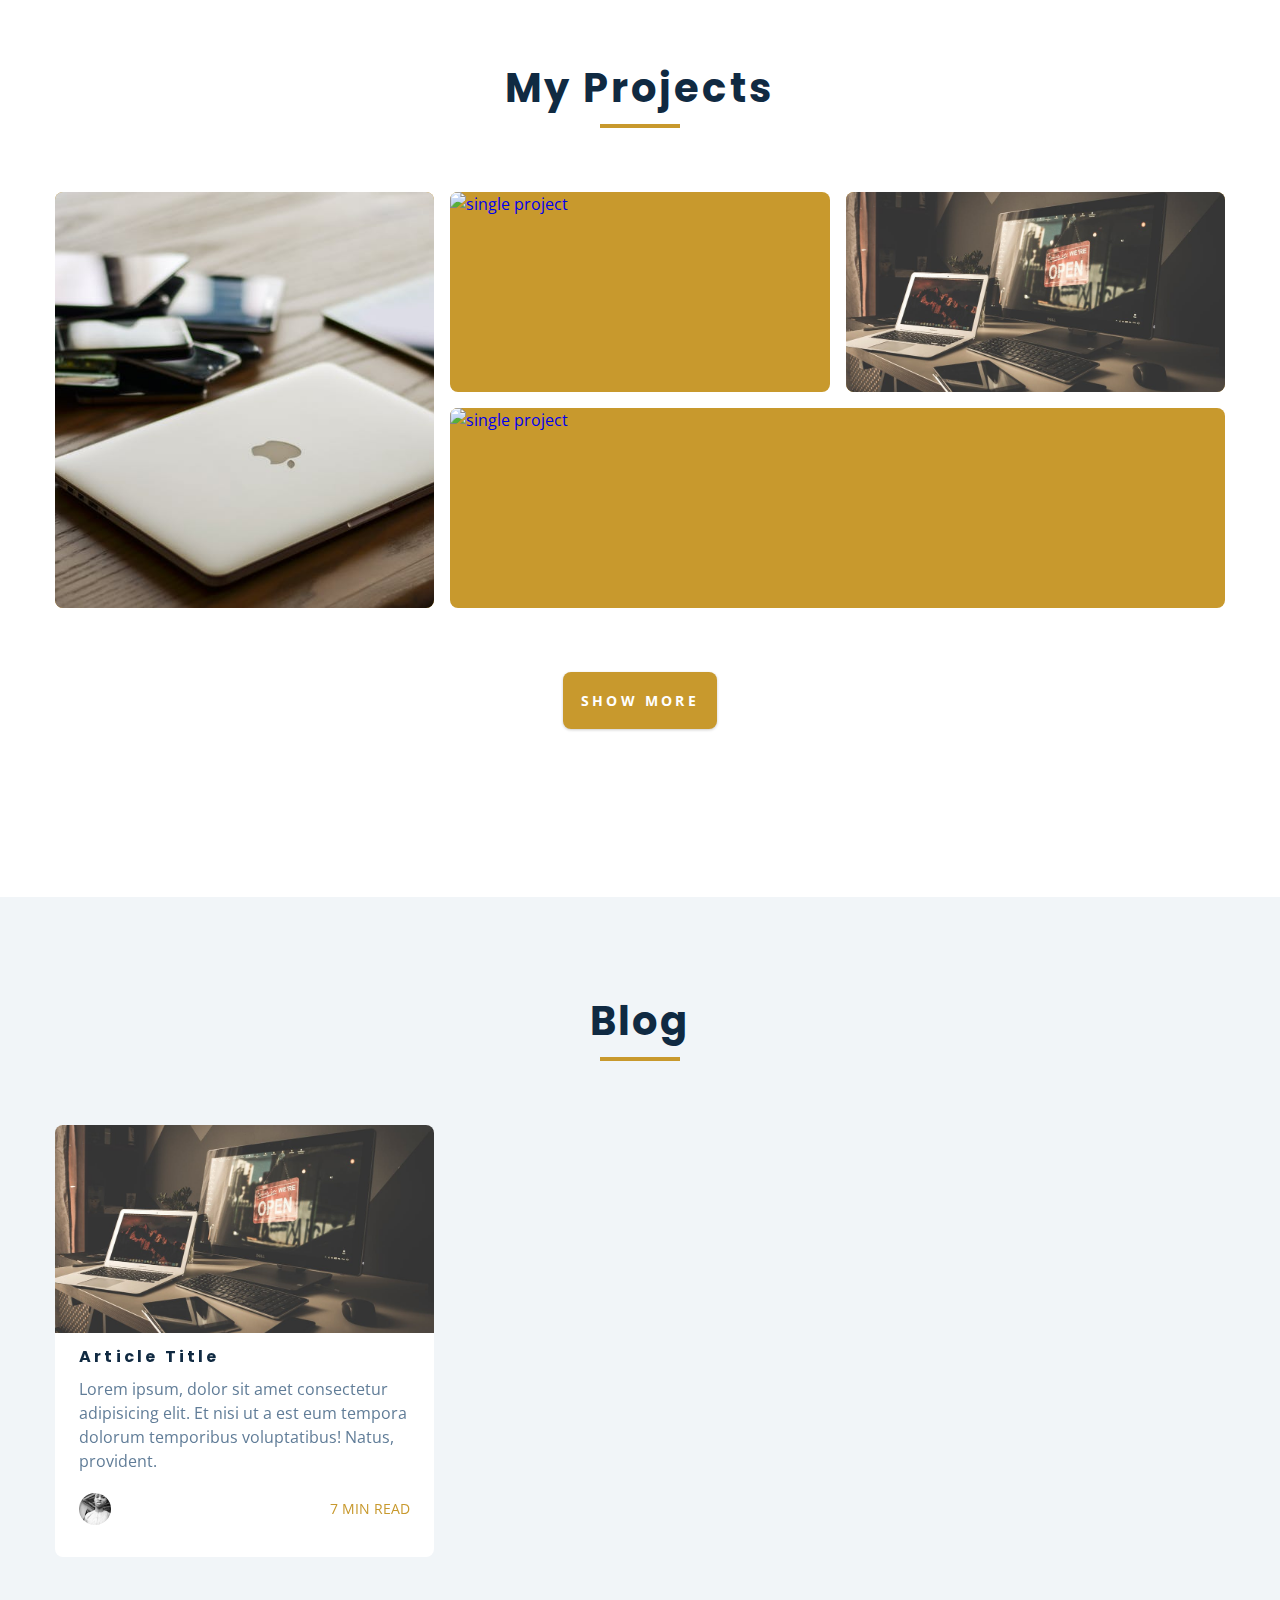
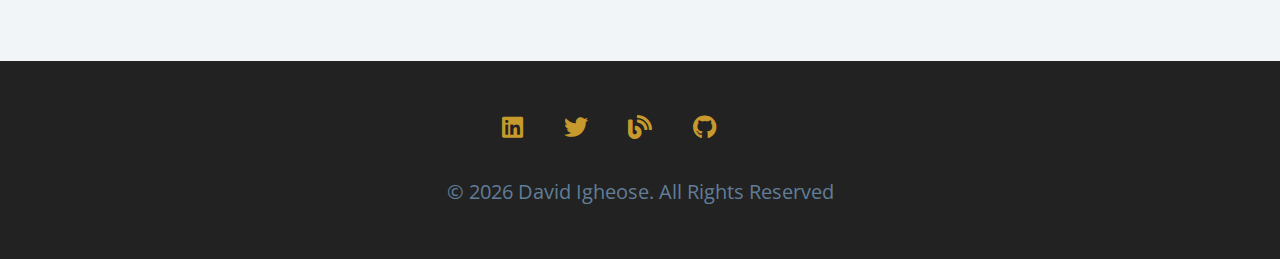
==== commit b2e59c2c: "testing" ====
--- a/index.html
+++ b/index.html
@@ -17,7 +17,7 @@
      <div class="preloader">
       <img src="./images/preloader.gif" alt="preloader" class="preloader__item" />
     </div> -->
- <header class="hero">
+ 
     <!-- navbar -->
     <nav class="nav" id="nav">
       <div class="nav-center">
@@ -79,7 +79,7 @@
     </aside>
     <!-- end of sidebar -->
     <!-- header -->
-    <header class="">
+    <header class="hero">
       <div class="section-center hero-center">
         <article class="hero-info">
           <div class="underline"></div>
@@ -116,7 +116,7 @@
       </div>
     </header>
     <!-- end of header -->
-</header>
+    
 
     <!-- about -->
     <section class="section about">
--- a/css/main.css
+++ b/css/main.css
@@ -12,22 +12,16 @@
 */
 
 :root {
-  /* dark shades of primary color*/
-  --clr-primary-1: hsl(43, 86%, 17%);
-  --clr-primary-2: hsl(43, 77%, 27%);
-  --clr-primary-3: hsl(43, 72%, 37%);
-  --clr-primary-4: hsl(42, 63%, 48%);
   /* primary/main color */
-  --clr-primary-5: hsl(43, 90%, 76%);
+  --clr-primary-1: hsl(42, 63%, 48%);
   /* lighter shades of primary color */
-  --clr-primary-6: hsl(150, 72%, 83%);
-  --clr-primary-10: hsla(129, 73%, 87%, 0.377);
+  --clr-primary-2: hsl(42, 89%, 63%);
   /* darkest grey - used for headings */
   --clr-grey-1: hsl(209, 61%, 16%);
   --clr-grey-2: hsl(211, 39%, 23%);
   --clr-grey-3: hsl(209, 34%, 30%);
   --clr-grey-4: hsl(209, 28%, 39%);
-  /* grey used for paragraphs */
+  /* grey used for paragraphs #000102*/
   --clr-grey-5: hsl(210, 22%, 49%);
   --clr-grey-6: hsl(209, 23%, 60%);
   --clr-grey-7: hsl(211, 27%, 70%);
@@ -128,7 +122,7 @@
 
 .btn {
   text-transform: uppercase;
-  background: var(--clr-primary-5);
+  background: var(--clr-primary-1);
   color: var(--clr-white);
   padding: 0.56rem 0.95rem;
   letter-spacing: var(--spacing);
@@ -168,7 +162,7 @@
   height: 0.25rem;
   margin-top: 1rem;
   margin-bottom: 1.25rem;
-  background: var(--clr-primary-5);
+  background: var(--clr-primary-1);
   margin-left: auto;
   margin-right: auto;
 }
@@ -239,12 +233,15 @@
 .nav-btn {
   background: transparent;
   border-color: transparent;
-  color: var(--clr-primary-5);
+  color: var(--clr-primary-1);
   font-size: 2rem;
   cursor: pointer;
   justify-self: end;
 }
 @media screen and (min-width: 768px) {
+.nav {
+    background-color: #000102;
+}
   .nav-btn {
     display: none;
   }
@@ -266,7 +263,7 @@
     transition: var(--transition);
   }
   .nav-links a:hover {
-    color: var(--clr-primary-5);
+    color: var(--clr-primary-1);
   }
   .nav-center {
     display: grid;
@@ -296,7 +293,7 @@
   left: 0;
   width: 100%;
   height: 100%;
-  background: var(--clr-primary-6);
+  background: var(--clr-primary-2);
   z-index: 4;
   display: grid;
   /* align-items: center;
@@ -327,7 +324,7 @@
   margin-bottom: 1.5rem;
 }
 .sidebar-links a:hover {
-  color: var(--clr-primary-5);
+  color: var(--clr-primary-1);
 }
 .social-icons {
   display: grid;
@@ -343,7 +340,7 @@
   transition: var(--transition);
 }
 .social-icon:hover {
-  color: var(--clr-primary-5);
+  color: var(--clr-primary-1);
 }
 .close-btn {
   position: absolute;
@@ -367,7 +364,7 @@
 */
 /* underline added to globals */
 .hero {
-    background-image: linear-gradient(to right, #021924c9,#031822c9), url('../images/project-1.jpeg');
+    background-image: linear-gradient(to right, #000102,#000102);
     background-repeat: no-repeat;
     background-size: cover;
     background-position: center;
@@ -425,7 +422,7 @@
     position: absolute;
     width: 100%;
     height: 100%;
-    border: 0.25rem solid var(--clr-primary-5);
+    border: 0.25rem solid var(--clr-primary-1);
     top: 2rem;
     right: -2rem;
     border-radius: var(--radius);
@@ -488,7 +485,7 @@
 }
 .filter-btn {
   background: transparent;
-  border-color: var(--clr-primary-5);
+  border-color: var(--clr-primary-1);
   font-size: 1rem;
   text-transform: capitalize;
   margin: 0 0.5rem;
@@ -500,7 +497,7 @@
   transition: var(--transition);
 }
 .filter-btn:hover {
-  background: var(--clr-primary-5);
+  background: var(--clr-primary-1);
   color: var(--clr-white);
 }
 
@@ -518,7 +515,7 @@
 }
 .project {
   position: relative;
-  background: var(--clr-primary-5);
+  background: var(--clr-primary-1);
   border-radius: var(--radius);
   margin-bottom: 2rem;
 }
@@ -687,7 +684,7 @@
   margin-bottom: 0;
   text-transform: uppercase;
   justify-self: end;
-  color: var(--clr-primary-5);
+  color: var(--clr-primary-1);
   font-size: 0.85rem;
 }
 .blog-center {
@@ -710,7 +707,7 @@
   margin-bottom: 2rem;
 }
 .footer .social-icon {
-  color: var(--clr-primary-5);
+  color: var(--clr-primary-1);
 }
 .footer .social-icon:hover {
   color: var(--clr-primary-10);
@@ -733,7 +730,7 @@
 }
 .page-info a {
   text-transform: uppercase;
-  color: var(--clr-primary-5);
+  color: var(--clr-primary-1);
   -webkit-transition: var(--transition);
   transition: var(--transition);
 }
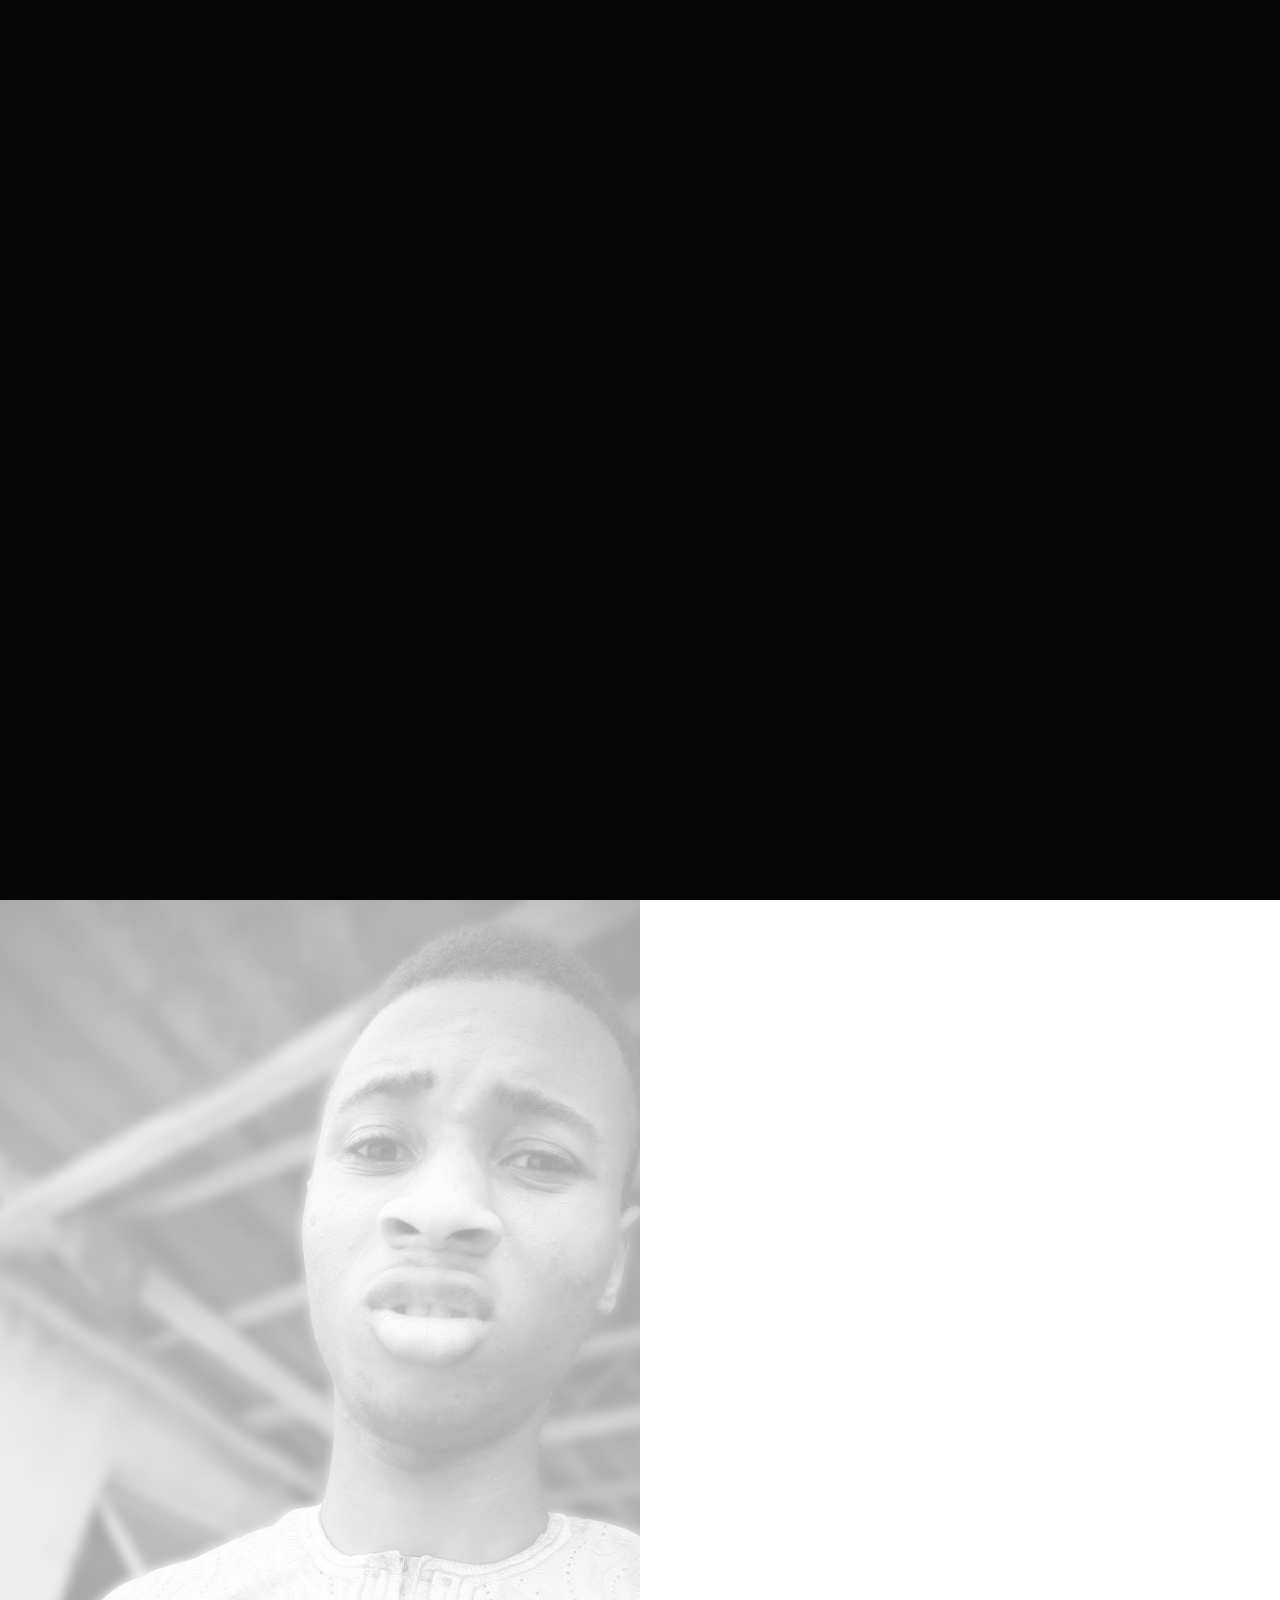
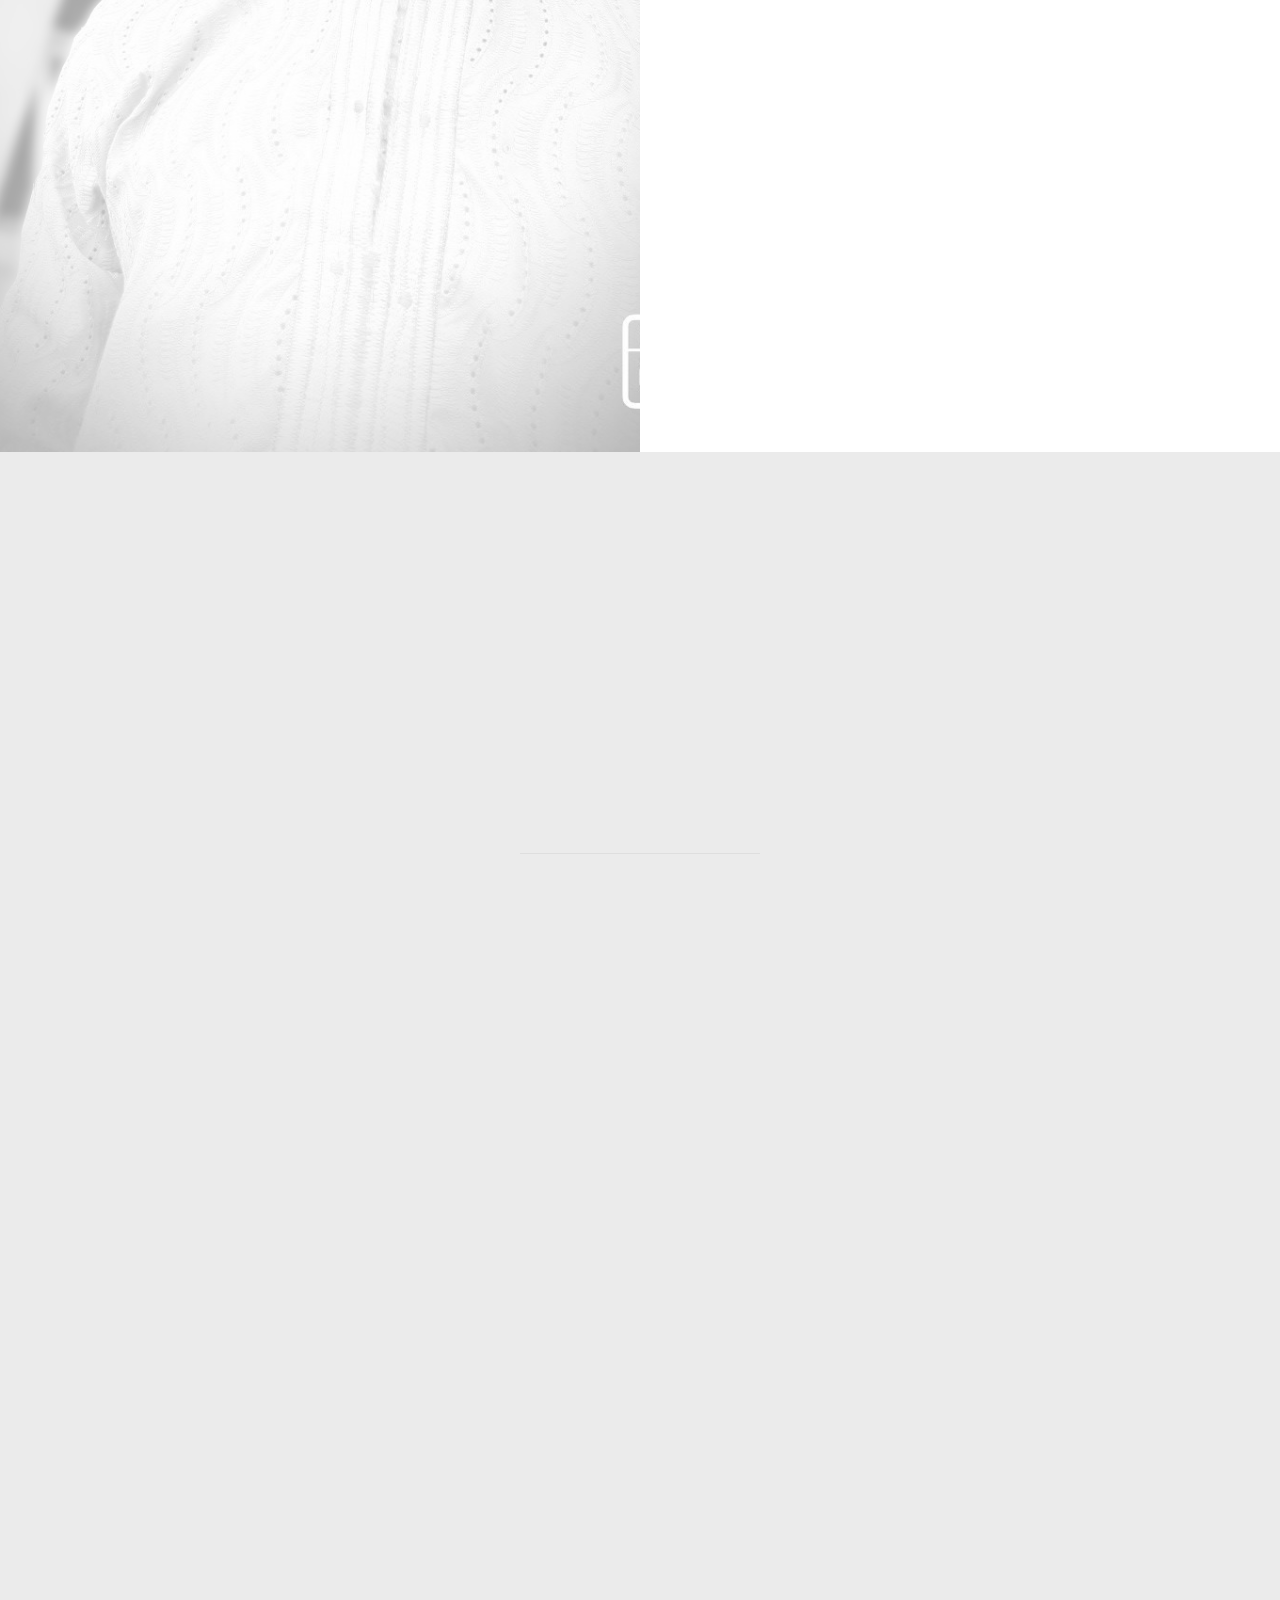
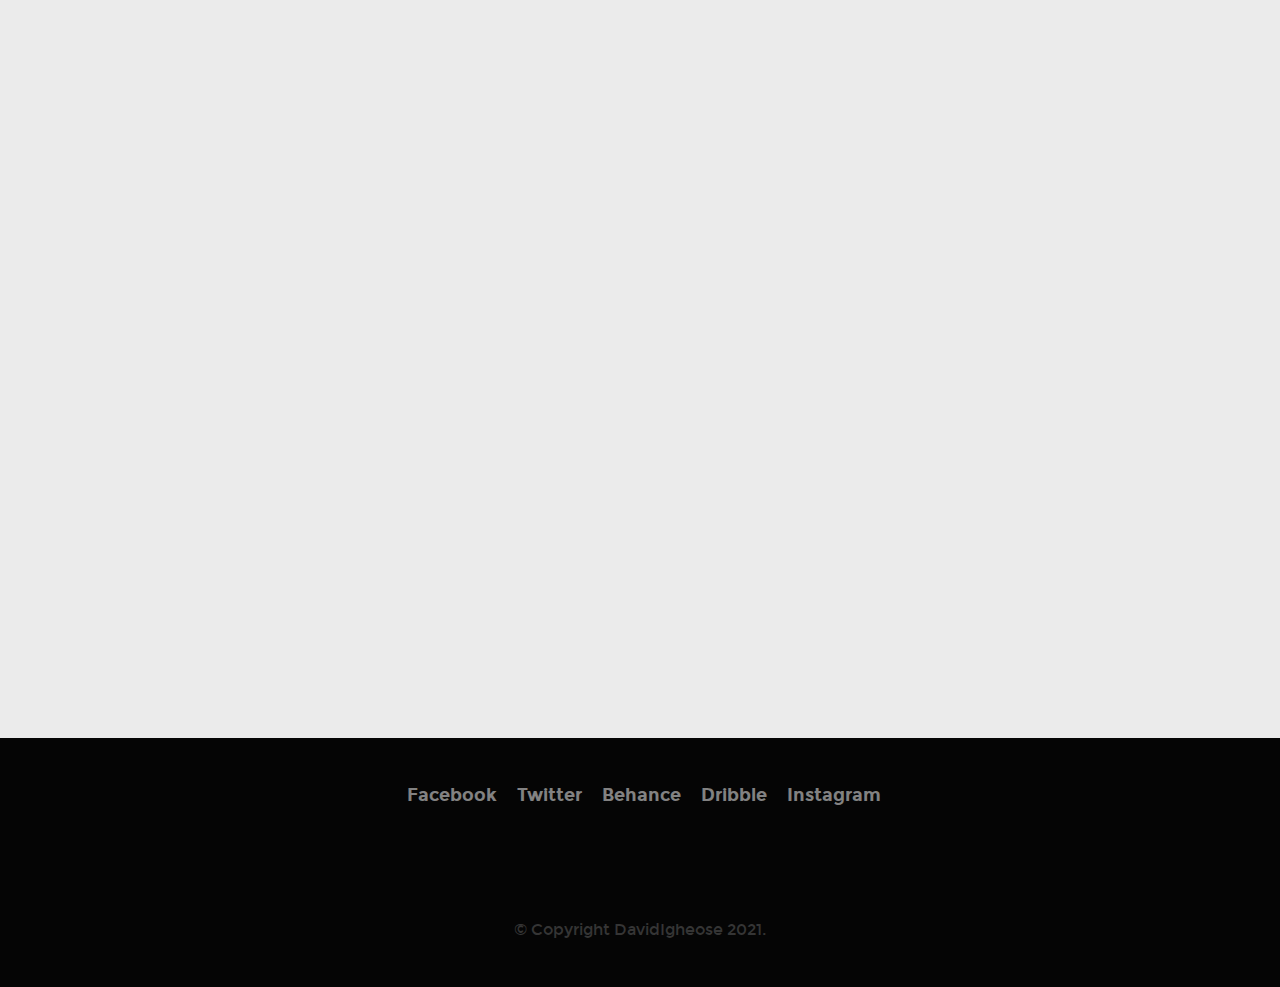
==== commit 38c75cd1: "add" ====
--- a/index.html
+++ b/index.html
@@ -1,303 +1,436 @@
 <!DOCTYPE html>
-<html lang="en">
-  <head>
-    <meta charset="UTF-8" />
-    <meta name="viewport" content="width=device-width, initial-scale=1.0" />
-    <title>David Igheose || Home</title>
-    <!-- font-awesome -->
-    <link
-      rel="stylesheet"
-      href="https://use.fontawesome.com/releases/v5.8.2/css/all.css"
-    />
-    <!-- css -->
-    <link rel="stylesheet" href="./css/main.css" />
-  </head>
-  <body>
-     <!-- preloader --
-     <div class="preloader">
-      <img src="./images/preloader.gif" alt="preloader" class="preloader__item" />
-    </div> -->
- 
-    <!-- navbar -->
-    <nav class="nav" id="nav">
-      <div class="nav-center">
-        <!-- nav header -->
-        <div class="nav-header">
-          <img src="./images/logo.svg" class="nav-logo" alt="nav logo" />
-          <button class="nav-btn" id="nav-btn">
-            <i class="fas fa-bars"></i>
-          </button>
-        </div>
-        <!-- nav-links -->
-        <ul class="nav-links">
-          <li><a href="index.html">home</a></li>
-          <li><a href="about.html">about</a></li>
-          <li><a href="projects.html">projects</a></li>
-          <li><a href="#">Resume</a></li>
-        </ul>
-      </div>
-    </nav>
-    <!-- end of navbar -->
-    <!-- sidebar -->
-    <aside class="sidebar" id="sidebar">
-      <div>
-        <button class="close-btn" id="close-btn">
-          <i class="fas fa-times"></i>
-        </button>
-        <!-- nav-links -->
-        <ul class="sidebar-links">
-          <li><a href="index.html">home</a></li>
-          <li><a href="about.html">about</a></li>
-          <li><a href="projects.html">projects</a></li>
-          <li><a href="#">Resume</a></li>
-        </ul>
-        <!-- social icons -->
-            
-          <ul class="social-icons">
+<!--[if IE 8 ]><html class="no-js oldie ie8" lang="en"> <![endif]-->
+<!--[if IE 9 ]><html class="no-js oldie ie9" lang="en"> <![endif]-->
+<!--[if (gte IE 9)|!(IE)]><!--><html class="no-js" lang="en"> <!--<![endif]-->
+<head>
+
+   <!--- basic page needs
+   ================================================== -->
+   <meta charset="utf-8">
+	<title>David_Igheose</title>
+	<meta name="description" content="">  
+	<meta name="author" content="">
+
+   <!-- mobile specific metas
+   ================================================== -->
+	<meta name="viewport" content="width=device-width, initial-scale=1, maximum-scale=1">
+
+ 	<!-- CSS
+   ================================================== -->
+   <link rel="stylesheet" href="css/base.css">
+   <link rel="stylesheet" href="css/vendor.css">  
+   <link rel="stylesheet" href="css/main.css">  
+
+   <!-- script
+   ================================================== -->
+	<script src="js/modernizr.js"></script>
+	<script src="js/pace.min.js"></script>
+
+   <!-- favicons
+	================================================== -->
+	<link rel="shortcut icon" href="favicon.ico" type="image/x-icon">
+	<link rel="icon" href="favicon.ico" type="image/x-icon">
+
+</head>
+
+
+<body id="top">
+
+	<!-- header 
+   ================================================== -->
+   <header> 
+
+   	<div class="header-logo">
+	      <a href="index.html">David</a>
+	   </div> 
+
+		<a id="header-menu-trigger" href="#0">
+		 	<span class="header-menu-text">Menu</span>
+		  	<span class="header-menu-icon"></span>
+		</a> 
+
+		<nav id="menu-nav-wrap">
+
+			<a href="#0" class="close-button" title="close"><span>Close</span></a>	
+
+	   	<h3>David.</h3>  
+
+			<ul class="nav-list">
+				<li class="current"><a class="smoothscroll" href="#home" title="">Home</a></li>
+				<li><a class="smoothscroll" href="#about" title="">About</a></li>
+				<li><a class="smoothscroll" href="#skills" title="">Skills</a></li>
+				<li><a class="smoothscroll" href="#" title="">Experience</a></li>
+				<li><a class="smoothscroll" href="#portfolio" title="">Works</a></li>			
+				<li><a class="smoothscroll" href="#contact" title="">Contact</a></li>						
+			</ul>	
+
+			<ul class="header-social-list">
+	         <li>
+	         	<a href="#"><i class="fa fa-facebook-square"></i></a>
+	         </li>
+	         <li>
+	         	<a href="#"><i class="fa fa-twitter"></i></a>
+	         </li>
             <li>
-              <a href="https://www.linkedin.com/in/davidigheose/" class="social-icon">
-                <i class="fab fa-linkedin"></i>
-              </a>
+            	<a href="#"><i class="fa fa-behance"></i></a>
             </li>
-            <li>
-              <a href="https://twitter.com/DavidIgheose" class="social-icon">
-                <i class="fab fa-twitter"></i>
-              </a>
-            </li>
-            <li>
-              <a href="https://keystand.hashnode.dev/" class="social-icon">
-                <i class="fas fa-blog"></i>
-              </a>
-            </li>
-            <li>
-              <a href="https://github.com/Davidohis" class="social-icon">
-                <i class="fab fa-github"></i>
-              </a>
-            </li>
-          </ul>
-      </div>
-    </aside>
-    <!-- end of sidebar -->
-    <!-- header -->
-    <header class="hero">
-      <div class="section-center hero-center">
-        <article class="hero-info">
-          <div class="underline"></div>
-          <h1>I'm David Igheose</h1>
-          <h4>
-            a design-minded front-end software engineer focused 
-            on building beautiful interfaces & experiences
-          </h4>
-          <a href="contact.html" class="btn hero-btn">hire me</a>
-          <!-- social icons -->
-          <ul class="social-icons hero-icons">
-            <li>
-              <a href="https://www.linkedin.com/in/davidigheose/" class="social-icon">
-                <i class="fab fa-linkedin"></i>
-              </a>
-            </li>
-            <li>
-              <a href="https://twitter.com/DavidIgheose" class="social-icon">
-                <i class="fab fa-twitter"></i>
-              </a>
-            </li>
-            <li>
-              <a href="https://keystand.hashnode.dev/" class="social-icon">
-                <i class="fas fa-blog"></i>
-              </a>
-            </li>
-            <li>
-              <a href="https://github.com/Davidohis" class="social-icon">
-                <i class="fab fa-github"></i>
-              </a>
-            </li>
-          </ul>
-        </article>
-      </div>
-    </header>
-    <!-- end of header -->
-    
-
-    <!-- about -->
-    <section class="section about">
-      <div class="section-center about-center">
-        <!-- about img -->
-        <article class="about-img">
-          <img
-            src="./images/about-img.jpg"
-            class="hero-photo"
-            alt="about img"
-          />
-        </article>
-        <!-- about info -->
-        <article class="about-info">
-          <!-- section title -->
-          <div class="section-title about-title">
-            <h2>about</h2>
-            <div class="underline"></div>
-          </div>
-          <!--end of section title -->
-          <p>
-            An Experienced Frontend Developer who is passionate about making the web 
-            accessible to everyone and also an advocate for building real world 
-            projects having more than a year's experiences, i enjoy solving 
-            complex problems using web technologies.
-          </p>
-          <p>
-            As a frontend engineer, my goal is to always build applications that 
-            are scalable and efficient under the hood while providing engaging, 
-            pixel-perfect user experiences.
-          </p>
-          <p>
-            If I'm not coding you can find me reading programming books and 
-            documentation using what i learnt to explore different ways of 
-            building real world projects and solving complex problems.
-          </p>
-          <a href="about.html" class="btn">about me</a>
-        </article>
-      </div>
-    </section>
-    <!-- end of about -->
-
+	         <li>
+	         	<a href="#"><i class="fa fa-dribbble"></i></a>
+	         </li>
+	         <li>
+	         	<a href="#"><i class="fa fa-instagram"></i></a>
+	         </li>
+	      </ul>		
+
+		</nav>  <!-- end #menu-nav-wrap -->
+
+	</header> <!-- end header -->  
+
+
+   <!-- home
+   ================================================== -->
+   <section id="home">
+
+   	<div class="overlay"></div><div class="gradient-overlay"></div>
+
+   	<div class="home-content-table">		   
+
+		   <div class="home-content-tablecell">
+		   	<div class="row">
+		   		<div class="col-twelve">		   			
+			  			<div class="home-bottom-text">
+
+			  				<h3 class="animate-intro">Hello...</h3>
+				  			<h1 class="animate-intro">
+							I'm David Igheose (JS),  <br>
+							a design-minded front-end software 
+							engineer focused on building beautiful interfaces & experiences
+				  			</h1>	
+
+							<ul class="home-section-links">
+								<li class="animate-intro">More <a href="#about" class="smoothscroll">About Me</a></li>
+								<li class="animate-intro">View <a href="#portfolio" class="smoothscroll">My Works</a></li>
+								<li class="animate-intro">Contact <a href="#contact" class="smoothscroll">By Email</a></li>								
+							</ul>
+
+			  			</div> <!-- end home-bottom-text -->
+			   	</div> <!-- end col-twelve --> 
+		   	</div> <!-- end row --> 
+		   </div> <!-- end home-content-tablecell --> 		   
+		</div> <!-- end home-content-table -->
+
+		<a href="#about" class="scroll-icon smoothscroll">		
+		   <span class="icon-DownArrow"></span>
+		</a>	
    
-    <!-- projects -->
-    <section class="section projects">
-      <!-- section title -->
-      <div class="section-title">
-        <h2>My Projects</h2>
-        <div class="underline"></div>
-      </div>
-      <!--end of section title -->
-      <div class="section-center projects-center">
-        <!-- single project -->
-        <a href="projects.html" class="project-1">
-          <article class="project">
-            <img
-              src="./images/project-1.jpeg"
-              alt="single project"
-              class="project-img"
-            />
-            <div class="project-info">
-              <h4>project title</h4>
-              <p>client name</p>
-            </div>
-          </article>
-        </a>
-        <!-- end of single project -->
-        <!-- single project -->
-        <a href="projects.html" class="project-2">
-          <article class="project">
-            <img
-              src="./images/project-2.jpeg"
-              alt="single project"
-              class="project-img"
-            />
-            <div class="project-info">
-              <h4>project title</h4>
-              <p>client name</p>
-            </div>
-          </article>
-        </a>
-        <!-- end of single project --><!-- single project -->
-        <a href="projects.html" class="project-3">
-          <article class="project">
-            <img
-              src="./images/project-3.jpeg"
-              alt="single project"
-              class="project-img"
-            />
-            <div class="project-info">
-              <h4>project title</h4>
-              <p>client name</p>
-            </div>
-          </article>
-        </a>
-        <!-- end of single project --><!-- single project -->
-        <a href="projects.html" class="project-4">
-          <article class="project">
-            <img
-              src="./images/project-4.jpeg"
-              alt="single project"
-              class="project-img"
-            />
-            <div class="project-info">
-              <h4>project title</h4>
-              <p>client name</p>
-            </div>
-          </article>
-        </a>
-        <!-- end of single project -->
-      </div>
-      <div class="section-project">
-        <a href="projects.html" class="btn">Show more</a>
-      </div>
-    </section>
-    <!-- end of projects -->
-
-    <!-- blog -->
-    <section class="section blog">
-      <!-- section title -->
-      <div class="section-title">
-        <h2>blog</h2>
-        <div class="underline"></div>
-      </div>
-      <!--end of section title -->
-      <div class="section-center blog-center">
-        <!-- single article -->
-        <div class="card">
-          <!-- front of the card -->
-          <div class="card-side card-front">
-            <img src="./images/project-4.jpeg" alt="" />
-            <div class="card-info">
-              <h4>article title</h4>
-              <p>
-                Lorem ipsum, dolor sit amet consectetur adipisicing elit. Et
-                nisi ut a est eum tempora dolorum temporibus voluptatibus!
-                Natus, provident.
-              </p>
-              <div class="card-footer">
-                <img src="./images/hero-img.jpg" alt="author image" />
-                <p>7 min read</p>
-              </div>
-            </div>
-          </div>
-          <!-- card back  -->
-          <div class="card-side card-back">
-            <button class="btn">read more</button>
-          </div>
-        </div>
-        <!-- end of single article -->
-      </div>
-    </section>
-    <!--end of  blog -->
-    <!-- footer -->
-    <footer class="footer">
-      <!-- social icons -->
-      <ul class="social-icons">
-        <li>
-          <a href="https://www.linkedin.com/in/davidigheose/" class="social-icon">
-            <i class="fab fa-linkedin"></i>
-          </a>
-        </li>
-        <li>
-          <a href="https://twitter.com/DavidIgheose" class="social-icon">
-            <i class="fab fa-twitter"></i>
-          </a>
-        </li>
-        <li>
-          <a href="https://keystand.hashnode.dev/" class="social-icon">
-            <i class="fas fa-blog"></i>
-          </a>
-        </li>
-        <li>
-          <a href="https://github.com/Davidohis" class="social-icon">
-            <i class="fab fa-github"></i>
-          </a>
-        </li>
-      </ul>
-
-      <p>&copy; <span id="date"></span> David igheose. all rights reserved</p>
-    </footer>
-    <script  src="./js/app.js"></script>
-  </body>
-</html>
+   </section> <!-- end home -->
+
+
+   <!-- about
+   ================================================== -->
+   <section id="about">
+
+   	<div class="about-profile-bg"></div>
+
+   	<div class="about-wrap">
+
+   		<div class="about-profile">
+
+   			<div class="about-profile-bg"></div>
+
+				<div class="intro">
+					<h3 class="animate-this">About</h3>
+	   			<h1 class="animate-this">More About Me.</h1>
+
+	   			<p class="lead animate-this">
+					An Experienced Frontend Developer who is passionate about 
+					making the web accessible to everyone and also an advocate 
+					for building real world projects having more than a year's 
+					experiences, i enjoy solving complex problems using web technologies.
+				</p>					
+				</div>   		
+
+   			<p class="animate-this">
+				As a frontend engineer, my goal is to always build applications 
+				that are scalable and efficient under the hood while providing 
+				engaging, pixel-perfect user experiences.
+   			</p>
+
+   			<p class="animate-this">
+				If I'm not coding you can find me reading programming books and 
+				documentation using what i learnt to explore different ways of 
+				building real world projects and solving complex problems.
+			</p>
+
+   			<p>
+   				<a href="#" class="button full-width animate-this">Contact Me</a>
+   				<a href="#" class="button button-primary full-width animate-this">Download CV</a>
+   			</p>  			
+
+   		</div> <!-- end about-profile  -->
+
+   		<div class="about-services">
+
+				<div class="intro">
+	   			<h3 class="animate-this">Services</h3>
+	   			<h1 class="animate-this">What I Do.</h1>
+
+	   			<p class="lead animate-this">
+					Building and deploying interactive web application 
+					using front end technologies. Collaborate excellently 
+					with peers and stakeholders in fast-paced distributed team.  
+				</p>
+   			</div>
+
+   			<ul class="services">
+   				<li class="item-branding animate-this">
+   					<div class="icon-wrap">
+   						<i class="icon-RegisteredTrademark"></i>
+   					</div>
+   					<div class="service-item">
+   						<h4>Branding</h4>
+   						<p>Lorem ipsum Sit Ut eu Ut commodo velit ea et ex officia dolor laborum do in quis ut in occaecat non Duis ut sint voluptate esse consequat aute incididunt in voluptate incididunt.
+   						</p>
+   					</div>   					
+   				</li>
+   				<li class="item-photography animate-this">
+   					<div class="icon-wrap">
+   						<i class="icon-Picture"></i>
+   					</div>
+   					<div class="service-item">
+   						<h4>Photography</h4>
+   						<p>Lorem ipsum Sit Ut eu Ut commodo velit ea et ex officia dolor laborum do in quis ut in occaecat non Duis ut sint voluptate esse consequat aute incididunt in voluptate incididunt.
+   						</p>
+   					</div>   					
+   				</li>
+   				<li class="item-webdesign animate-this">
+   					<div class="icon-wrap">
+   						<i class="icon-HTML"></i>
+   					</div>
+   					<div class="service-item">
+   						<h4>Web Design</h4>
+   						<p>Lorem ipsum Sit Ut eu Ut commodo velit ea et ex officia dolor laborum do in quis ut in occaecat non Duis ut sint voluptate esse consequat aute incididunt in voluptate incididunt.
+   						</p>
+   					</div>   					
+   				</li>
+   				<li class="item-uiux animate-this">
+   					<div class="icon-wrap">
+   						<i class="icon-Checked"></i>
+   					</div>
+   					<div class="service-item">
+   						<h4>UI Prototyping (Figma)</h4>
+   						<p>Lorem ipsum Sit Ut eu Ut commodo velit ea et ex officia dolor laborum do in quis ut in occaecat non Duis ut sint voluptate esse consequat aute incididunt in voluptate incididunt.
+   						</p>
+   					</div>   					
+   				</li>
+   			</ul>   			
+
+   		</div> <!-- end about-services  -->   		
+
+   	</div> <!-- end about-wrap  -->
+
+   </section> <!-- end about -->
+
+
+   
+	<!-- portfolio
+   ================================================== -->
+   <section id="portfolio">
+
+   	<div class="row narrow section-intro with-bottom-sep">
+   		<div class="col-twelve">
+   			<h3 class="animate-this">Portfolio</h3>
+	   		<h1 class="animate-this">See My Latest Projects.</h1>  			
+	   		
+	   		<p class="lead animate-this">
+				Building and deploying interactive web application 
+				using front end technologies. Collaborate excellently 
+				with peers and stakeholders in fast-paced distributed team.
+			</p>	   			
+   		</div>   		
+   	</div> <!-- end row section-intro -->
+
+   	<div class="row portfolio-content">
+   		<div class="col-twelve">
+   			<div id="folio-wrap" class="bricks-wrapper">					
+
+   				<div class="brick folio-item">
+	               <div class="item-wrap animate-this" data-src="images/portfolio/gallery/g-skaterboy.jpg" data-sub-html="#01" > 	
+	                  <a href="#" class="overlay">
+	                  	<img src="images/portfolio/skaterboy.jpg" alt="Skaterboy">	                     
+	                     <div class="item-text">
+	                     	<span class="folio-types">
+		     					      Web Development
+		     					   </span>
+		     					   <h3 class="folio-title">Skaterboy</h3>	     					   
+		     					</div>                                        
+	                  </a>
+	                  <a href="https://www.behance.net/" class='details-link' title="details">
+	                  	<i class="icon-UpRightArrow"></i>
+	                  </a>
+	               </div> <!-- end item-wrap -->
+						
+						<div id="01" class='hide'>
+							<h4>Skater Boy</h4>
+							<p>Lorem ipsum Dolor deserunt labore sint officia. Magna et aute enim proident tempor sunt quis nulla voluptate fugiat velit. <a href="www.behance.net">Details</a></p>
+						</div>
+	        		</div> <!-- end folio-item -->
+
+	        		<div class="brick folio-item">
+	               <div class="item-wrap animate-this" data-src="images/portfolio/gallery/g-shutterbug.jpg" data-sub-html="#02"> 	
+	                  <a href="#" class="overlay">
+	                  	<img src="images/portfolio/shutterbug.jpg" alt="Shutterbug">	                     
+	                     <div class="item-text">
+	                     	<span class="folio-types">
+		     					      Photography
+		     					   </span>
+		     					   <h3 class="folio-title">Shutterbug</h3>  	     					   
+		     					</div>                                        
+	                  </a>
+	                  <a href="https://www.behance.net/" class='details-link' title="details">
+	                  	<i class="icon-UpRightArrow"></i>
+	                  </a>
+	               </div> <!-- end item-wrap -->
+
+	               <div id="02" class='hide'>
+							<h4>Shutterbug</h4>
+							<p>Lorem ipsum Dolor deserunt labore sint officia. Magna et aute enim proident tempor sunt quis nulla voluptate fugiat velit. <a href="www.behance.net">Details</a></p>
+						</div>	               
+	        		</div> <!-- end folio-item -->
+
+	        		<div class="brick folio-item">
+	               <div class="item-wrap animate-this" data-src="images/portfolio/gallery/g-explore.jpg" data-sub-html="#03" >   	
+	                  <a href="#" class="overlay">
+	                  	<img src="images/portfolio/store-locator.png" alt="Explore">	                     
+	                     <div class="item-text">	                     		     					    
+		     					   <span class="folio-types">
+		     					      UI/UX Design
+		     					   </span>
+		     					   <h3 class="folio-title">Explore</h3>
+		     					</div>                                        
+	                  </a>
+	                  <a href="https://www.behance.net/" class='details-link' title="details">
+	                  	<i class="icon-UpRightArrow"></i>
+	                  </a>
+	               </div> <!-- end item-wrap -->	
+
+	               <div id="03" class='hide'>
+							<h4>Explore</h4>
+							<p>Lorem ipsum Dolor deserunt labore sint officia. Magna et aute enim proident tempor sunt quis nulla voluptate fugiat velit. <a href="www.behance.net">Details</a></p>
+						</div>               
+	        		</div> <!-- end folio-item -->
+
+					<div class="brick folio-item">
+	               <div class="item-wrap animate-this"  data-src="images/portfolio/gallery/g-minimalismo.jpg"  data-sub-html="#04" >
+	                  <a href="#" class="overlay">
+	                  	<img src="images/portfolio/store-locator.png" alt="Minimalismo">	                     
+	                     <div class="item-text">	     					    
+		     					   <span class="folio-types">
+		     					      Web Design
+		     					   </span>
+		     					   <h3 class="folio-title">Minimalismo</h3>
+		     					</div>                                        
+	                  </a>
+	                  <a href="https://www.behance.net/" class='details-link' title="details">
+	                  	<i class="icon-UpRightArrow"></i>
+	                  </a>
+	               </div> <!-- end item-wrap -->
+
+	               <div id="04" class='hide'>
+							<h4>Minimalismo</h4>
+							<p>Lorem ipsum Dolor deserunt labore sint officia. Magna et aute enim proident tempor sunt quis nulla voluptate fugiat velit. <a href="www.behance.net">Details</a></p>
+						</div>  	               
+	        		</div> <!-- end folio-item -->
+
+					<div class="brick folio-item">
+	               <div class="item-wrap animate-this"  data-src="images/portfolio/gallery/g-bicycle.jpg"  data-sub-html="#05" >  	
+	                  <a href="#" class="overlay">
+	                  	<img src="images/portfolio/Passport.png" alt="Bicycle">	                     
+	                     <div class="item-text">	     					    
+		     					   <span class="folio-types">
+		     					      Branding
+		     					   </span>
+		     					   <h3 class="folio-title">Bicycle</h3>
+		     					</div>                                        
+	                  </a>
+	                  <a href="https://www.behance.net/" class='details-link' title="details">
+	                  	<i class="icon-UpRightArrow"></i>
+	                  </a>
+	               </div> <!-- end item-wrap -->
+
+	               <div id="05" class='hide'>
+							<h4>Bicycle</h4>
+							<p>Lorem ipsum Dolor deserunt labore sint officia. Magna et aute enim proident tempor sunt quis nulla voluptate fugiat velit. <a href="www.behance.net">Details</a></p>
+						</div>	               
+	        		</div> <!-- end folio-item -->
+	           
+					<div class="brick folio-item">
+	               <div class="item-wrap animate-this"  data-src="images/portfolio/gallery/g-salad.jpg"  data-sub-html="#06">     	
+	                  <a href="#" class="overlay">
+	                  	<img src="images/portfolio/netflix clone.png" alt="Salad">	                     
+	                     <div class="item-text">	     					    
+		     					   <span class="folio-types">
+		     					      Photography
+		     					   </span>
+		     					   <h3 class="folio-title">Salad</h3>
+		     					</div>                                        
+	                  </a>
+	                  <a href="https://www.behance.net/" class='details-link' title="details">
+	                  	<i class="icon-UpRightArrow"></i>
+	                  </a>
+	               </div> <!-- end item-wrap -->
+
+	               <div id="06" class='hide'>
+							<h4>Salad</h4>
+							<p>Lorem ipsum Dolor deserunt labore sint officia. Magna et aute enim proident tempor sunt quis nulla voluptate fugiat velit. <a href="www.behance.net">Details</a></p>
+						</div>	               
+	        		</div> <!-- end folio-item -->   				
+
+   			</div> <!-- end folio-wrap -->
+   		</div> <!-- end twelve -->
+   	</div> <!-- end portfolio-content -->   	
+
+   </section>  <!-- end portfolio -->
+
+
+	<!-- footer
+   ================================================== -->
+	<footer>
+     	<div class="row">
+
+     		<div class="col-twelve tab-full social">
+     			<ul class="footer-social">        
+			      <li><a href="#">Facebook</a></li>
+			      <li><a href="#">Twitter</a></li>
+			      <li><a href="#">Behance</a></li>
+			      <li><a href="#">Dribble</a></li>
+			      <li><a href="#">Instagram</a></li>
+			   </ul> 	      		
+	      </div>
+
+      	<div class="col-twelve tab-full">
+	      	<div class="copyright">
+		        	<span>© Copyright DavidIgheose 2021.</span> 		        	         	
+		      </div>		                  
+	      </div>      	
+
+      </div> <!-- end row -->
+
+      <div id="go-top">
+		   <a class="smoothscroll" title="Back to Top" href="#top"><i class="icon-UpArrow"></i></a>
+		</div>		
+   </footer>
+
+   <div id="preloader"> 
+    	<div id="loader"></div>
+   </div> 
+
+   <!-- Java Script
+   ================================================== --> 
+   <script src="js/jquery-2.1.3.min.js"></script>
+   <script src="js/plugins.js"></script>
+   <script src="js/main.js"></script>
+
+</body>
+
+</html>--- a/css/base.css
+++ b/css/base.css
@@ -0,0 +1,758 @@
+
+
+/* ===================================================================
+ *  01. reset - normalize.css v3.0.2 | MIT License | git.io/normalize
+ *
+ * ------------------------------------------------------------------- */
+html {
+	font-family: sans-serif;
+	-ms-text-size-adjust: 100%;
+	-webkit-text-size-adjust: 100%;
+}
+
+body {
+	margin: 0;
+}
+
+article,
+aside,
+details,
+figcaption,
+figure,
+footer,
+header,
+hgroup,
+main,
+menu,
+nav,
+section,
+summary {
+	display: block;
+}
+
+audio,
+canvas,
+progress,
+video {
+	display: inline-block;
+	vertical-align: baseline;
+}
+
+audio:not([controls]) {
+	display: none;
+	height: 0;
+}
+
+[hidden],
+template {
+	display: none;
+}
+
+a {
+	background: transparent;
+}
+
+a:active,
+a:hover {
+	outline: 0;
+}
+
+abbr[title] {
+	border-bottom: 1px dotted;
+}
+
+b,
+strong {
+	font-weight: bold;
+}
+
+dfn {
+	font-style: italic;
+}
+
+h1 {
+	font-size: 2em;
+	margin: 0.67em 0;
+}
+
+mark {
+	background: #ff0;
+	color: #000;
+}
+
+small {
+	font-size: 80%;
+}
+
+sub,
+sup {
+	font-size: 75%;
+	line-height: 0;
+	position: relative;
+	vertical-align: baseline;
+}
+
+sup {
+	top: -0.5em;
+}
+
+sub {
+	bottom: -0.25em;
+}
+
+img {
+	border: 0;
+}
+
+svg:not(:root) {
+	overflow: hidden;
+}
+
+figure {
+	margin: 1em 40px;
+}
+
+hr {
+	-moz-box-sizing: content-box;
+	box-sizing: content-box;
+	height: 0;
+}
+
+pre {
+	overflow: auto;
+}
+
+code,
+kbd,
+pre,
+samp {
+	font-family: monospace, monospace;
+	font-size: 1em;
+}
+
+button,
+input,
+optgroup,
+select,
+textarea {
+	color: inherit;
+	font: inherit;
+	margin: 0;
+}
+
+button {
+	overflow: visible;
+}
+
+button,
+select {
+	text-transform: none;
+}
+
+button,
+html input[type="button"],
+input[type="reset"],
+input[type="submit"] {
+	-webkit-appearance: button;
+	cursor: pointer;
+}
+
+button[disabled],
+html input[disabled] {
+	cursor: default;
+}
+
+button::-moz-focus-inner {
+	border: 0;
+	padding: 0;
+}
+
+
+legend {
+	border: 0;
+	padding: 0;
+}
+
+textarea {
+	overflow: auto;
+}
+
+optgroup {
+	font-weight: bold;
+}
+
+table {
+	border-collapse: collapse;
+	border-spacing: 0;
+}
+
+td,
+th {
+	padding: 0;
+}
+
+
+/* ===================================================================
+ *  02. basic/base setup styles - (_basic.scss)
+ *
+ * ------------------------------------------------------------------- */
+html {
+	font-size: 62.5%;
+	box-sizing: border-box;
+}
+
+*,
+*::before,
+*::after {
+	box-sizing: inherit;
+}
+
+body {
+	font-weight: normal;
+	line-height: 1;
+	text-rendering: optimizeLegibility;
+	word-wrap: break-word;
+	-webkit-overflow-scrolling: touch;
+	-webkit-text-size-adjust: none;
+}
+
+body,
+input,
+button {
+	-moz-osx-font-smoothing: grayscale;
+	-webkit-font-smoothing: antialiased;
+}
+
+/* ------------------------------------------------------------------- 
+ * Media - (_basic.scss)
+ * ------------------------------------------------------------------- */
+img,
+video {
+	max-width: 100%;
+	height: auto;
+}
+
+/* ------------------------------------------------------------------- 
+ * Typography resets - (_basic.scss)
+ * ------------------------------------------------------------------- */
+div, dl, dt, dd, ul, ol, li, h1, h2, h3, h4, h5, h6, pre, form, p, blockquote, th, td {
+	margin: 0;
+	padding: 0;
+}
+
+h1, h2, h3, h4, h5, h6 {
+	-webkit-font-variant-ligatures: common-ligatures;
+	-moz-font-variant-ligatures: common-ligatures;
+	font-variant-ligatures: common-ligatures;
+	text-rendering: optimizeLegibility;
+}
+
+em,
+i {
+	font-style: italic;
+	line-height: inherit;
+}
+
+strong,
+b {
+	font-weight: bold;
+	line-height: inherit;
+}
+
+small {
+	font-size: 60%;
+	line-height: inherit;
+}
+
+ol,
+ul {
+	list-style: none;
+}
+
+li {
+	display: block;
+}
+
+/* ------------------------------------------------------------------- 
+ * links - (_basic.scss)
+ * ------------------------------------------------------------------- */
+a {
+	text-decoration: none;
+	line-height: inherit;
+}
+
+a img {
+	border: none;
+}
+
+
+/* ===================================================================
+ *  03. grid - (_grid.scss)
+ *
+ * ------------------------------------------------------------------- */
+.row {
+	width: 94%;
+	max-width: 1170px;
+	margin: 0 auto;
+}
+
+.row:before,
+.row:after {
+	content: "";
+	display: table;
+}
+
+.row:after {
+	clear: both;
+}
+
+.row .row {
+	width: auto;
+	max-width: none;
+	margin-left: -20px;
+	margin-right: -20px;
+}
+
+[class*="col-"],
+.bgrid {
+	float: left;
+}
+
+[class*="col-"] + [class*="col-"].end {
+	float: right;
+}
+
+[class*="col-"] {
+	padding: 0 20px;
+}
+
+.col-one {
+	width: 8.33333%;
+}
+
+.col-two,
+.col-1-6 {
+	width: 16.66667%;
+}
+
+.col-three,
+.col-1-4 {
+	width: 25%;
+}
+
+.col-four,
+.col-1-3 {
+	width: 33.33333%;
+}
+
+.col-five {
+	width: 41.66667%;
+}
+
+.col-six,
+.col-1-2 {
+	width: 50%;
+}
+
+.col-seven {
+	width: 58.33333%;
+}
+
+.col-eight,
+.col-2-3 {
+	width: 66.66667%;
+}
+
+.col-nine,
+.col-3-4 {
+	width: 75%;
+}
+
+.col-ten,
+.col-5-6 {
+	width: 83.33333%;
+}
+
+.col-eleven {
+	width: 91.66667%;
+}
+
+.col-twelve,
+.col-full {
+	width: 100%;
+}
+
+/* ------------------------------------------------------------------- 
+ * small screens - (_grid.scss)
+ * ------------------------------------------------------------------- */
+@media screen and (max-width:1024px) {
+	.row .row {
+		margin-left: -18px;
+		margin-right: -18px;
+	}
+
+	[class*="col-"] {
+		padding: 0 18px;
+	}
+
+}
+
+/* ------------------------------------------------------------------- 
+ * tablets - (_grid.scss)
+ * ------------------------------------------------------------------- */
+@media screen and (max-width:768px) {
+	.row {
+		width: auto;
+		padding-left: 30px;
+		padding-right: 30px;
+	}
+
+	.row .row {
+		padding-left: 0;
+		padding-right: 0;
+		margin-left: -15px;
+		margin-right: -15px;
+	}
+
+	[class*="col-"] {
+		padding: 0 15px;
+	}
+
+	.tab-1-4 {
+		width: 25%;
+	}
+
+	.tab-1-3 {
+		width: 33.33333%;
+	}
+
+	.tab-1-2 {
+		width: 50%;
+	}
+
+	.tab-2-3 {
+		width: 66.66667%;
+	}
+
+	.tab-3-4 {
+		width: 75%;
+	}
+
+	.tab-full {
+		width: 100%;
+	}
+
+}
+
+/* ------------------------------------------------------------------- 
+ * large mobile devices - (_grid.scss)
+ * ------------------------------------------------------------------- */
+@media screen and (max-width:600px) {
+	.row {
+		padding-left: 25px;
+		padding-right: 25px;
+	}
+
+	.row .row {
+		margin-left: -10px;
+		margin-right: -10px;
+	}
+
+	[class*="col-"] {
+		padding: 0 10px;
+	}
+
+	.mob-1-4 {
+		width: 25%;
+	}
+
+	.mob-1-2 {
+		width: 50%;
+	}
+
+	.mob-3-4 {
+		width: 75%;
+	}
+
+	.mob-full {
+		width: 100%;
+	}
+
+}
+
+/* ------------------------------------------------------------------- 
+ * small mobile devices - (_grid.scss)
+ * ------------------------------------------------------------------- */
+@media screen and (max-width:400px) {
+	.row .row {
+		padding-left: 0;
+		padding-right: 0;
+		margin-left: 0;
+		margin-right: 0;
+	}
+
+	[class*="col-"] {
+		width: 100% !important;
+		float: none !important;
+		clear: both !important;
+		margin-left: 0;
+		margin-right: 0;
+		padding: 0;
+	}
+
+	[class*="col-"] + [class*="col-"].end {
+		float: none;
+	}
+
+}
+
+/* ===================================================================
+ *  04. block grids - (_grid.scss)
+ *
+ * ------------------------------------------------------------------- */
+[class*="block-"]:before,
+[class*="block-"]:after {
+	content: "";
+	display: table;
+}
+
+[class*="block-"]:after {
+	clear: both;
+}
+
+.block-1-6 .bgrid {
+	width: 16.66667%;
+}
+
+.block-1-4 .bgrid {
+	width: 25%;
+}
+
+.block-1-3 .bgrid {
+	width: 33.33333%;
+}
+
+.block-1-2 .bgrid {
+	width: 50%;
+}
+
+/**
+ * Clearing for block grid columns. Allow columns with 
+ * different heights to align properly.
+ */
+.block-1-6 .bgrid:nth-child(6n+1),
+.block-1-4 .bgrid:nth-child(4n+1),
+.block-1-3 .bgrid:nth-child(3n+1),
+.block-1-2 .bgrid:nth-child(2n+1) {
+	clear: both;
+}
+
+/* ------------------------------------------------------------------- 
+ * small screens - (_grid.scss)
+ * ------------------------------------------------------------------- */
+@media screen and (max-width:1024px) {
+	.block-s-1-6 .bgrid {
+		width: 16.66667%;
+	}
+
+	.block-s-1-4 .bgrid {
+		width: 25%;
+	}
+
+	.block-s-1-3 .bgrid {
+		width: 33.33333%;
+	}
+
+	.block-s-1-2 .bgrid {
+		width: 50%;
+	}
+
+	.block-s-full .bgrid {
+		width: 100%;
+		clear: both;
+	}
+
+	[class*="block-s-"] .bgrid:nth-child(n) {
+		clear: none;
+	}
+
+	.block-s-1-6 .bgrid:nth-child(6n+1),
+	.block-s-1-4 .bgrid:nth-child(4n+1),
+	.block-s-1-3 .bgrid:nth-child(3n+1),
+	.block-s-1-2 .bgrid:nth-child(2n+1) {
+		clear: both;
+	}
+
+}
+
+/* ------------------------------------------------------------------- 
+ * tablets - (_grid.scss)
+ * ------------------------------------------------------------------- */
+@media screen and (max-width:768px) {
+	.block-tab-1-6 .bgrid {
+		width: 16.66667%;
+	}
+
+	.block-tab-1-4 .bgrid {
+		width: 25%;
+	}
+
+	.block-tab-1-3 .bgrid {
+		width: 33.33333%;
+	}
+
+	.block-tab-1-2 .bgrid {
+		width: 50%;
+	}
+
+	.block-tab-full .bgrid {
+		width: 100%;
+		clear: both;
+	}
+
+	[class*="block-tab-"] .bgrid:nth-child(n) {
+		clear: none;
+	}
+
+	.block-tab-1-6 .bgrid:nth-child(6n+1),
+	.block-tab-1-4 .bgrid:nth-child(4n+1),
+	.block-tab-1-3 .bgrid:nth-child(3n+1),
+	.block-tab-1-2 .bgrid:nth-child(2n+1) {
+		clear: both;
+	}
+
+}
+
+/* ------------------------------------------------------------------- 
+ * large mobile devices - (_grid.scss)
+ * ------------------------------------------------------------------- */
+@media screen and (max-width:600px) {
+	.block-mob-1-6 .bgrid {
+		width: 16.66667%;
+	}
+
+	.block-mob-1-4 .bgrid {
+		width: 25%;
+	}
+
+	.block-mob-1-3 .bgrid {
+		width: 33.33333%;
+	}
+
+	.block-mob-1-2 .bgrid {
+		width: 50%;
+	}
+
+	.block-mob-full .bgrid {
+		width: 100%;
+		clear: both;
+	}
+
+	[class*="block-mob-"] .bgrid:nth-child(n) {
+		clear: none;
+	}
+
+	.block-mob-1-6 .bgrid:nth-child(6n+1),
+	.block-mob-1-4 .bgrid:nth-child(4n+1),
+	.block-mob-1-3 .bgrid:nth-child(3n+1),
+	.block-mob-1-2 .bgrid:nth-child(2n+1) {
+		clear: both;
+	}
+
+}
+
+/* ------------------------------------------------------------------- 
+ * stack on small mobile devices - (_grid.scss)
+ * ------------------------------------------------------------------- */
+@media screen and (max-width:400px) {
+	.stack .bgrid {
+		width: 100% !important;
+		float: none !important;
+		clear: both !important;
+		margin-left: 0;
+		margin-right: 0;
+	}
+
+}
+
+/* ===================================================================
+ *  05. MISC  - (_grid.scss)
+ *
+ * ------------------------------------------------------------------- */
+
+/* Clearing - (http://nicolasgallagher.com/micro-clearfix-hack/
+ */
+.group:before,
+.group:after {
+	content: "";
+	display: table;
+}
+
+.group:after {
+	clear: both;
+}
+
+/* Misc Helper Styles 
+ */
+.hide {
+	display: none;
+}
+
+.invisible {
+	visibility: hidden;
+}
+
+.antialiased {
+	-webkit-font-smoothing: antialiased;
+	-moz-osx-font-smoothing: grayscale;
+}
+
+.overflow-hidden {
+	overflow: hidden;
+}
+
+.remove-bottom {
+	margin-bottom: 0;
+}
+
+.half-bottom {
+	margin-bottom: 1.5rem !important;
+}
+
+.add-bottom {
+	margin-bottom: 3rem !important;
+}
+
+.no-border {
+	border: none;
+}
+
+.full-width {
+	width: 100%;
+}
+
+.text-center {
+	text-align: center;
+}
+
+.text-left {
+	text-align: left;
+}
+
+.text-right {
+	text-align: right;
+}
+
+.pull-left {
+	float: left;
+}
+
+.pull-right {
+	float: right;
+}
+
+.align-center {
+	margin-left: auto;
+	margin-right: auto;
+	text-align: center;
+}--- a/css/vendor.css
+++ b/css/vendor.css
@@ -0,0 +1,4514 @@
+
+.animated {
+	-webkit-animation-duration: 1s;
+	animation-duration: 1s;
+	-webkit-animation-fill-mode: both;
+	animation-fill-mode: both;
+}
+
+.animated.infinite {
+	-webkit-animation-iteration-count: infinite;
+	animation-iteration-count: infinite;
+}
+
+.animated.hinge {
+	-webkit-animation-duration: 2s;
+	animation-duration: 2s;
+}
+
+.animated.bounceIn,
+.animated.bounceOut,
+.animated.flipOutX,
+.animated.flipOutY {
+	-webkit-animation-duration: .75s;
+	animation-duration: .75s;
+}
+
+@-webkit-keyframes bounce {
+	20%,
+	53%,
+	80%,
+	from,
+	to {
+		-webkit-animation-timing-function: cubic-bezier(0.215, 0.61, 0.355, 1);
+		animation-timing-function: cubic-bezier(0.215, 0.61, 0.355, 1);
+		-webkit-transform: translate3d(0, 0, 0);
+		transform: translate3d(0, 0, 0);
+	}
+
+	40%,
+	43% {
+		-webkit-animation-timing-function: cubic-bezier(0.755, 0.05, 0.855, 0.06);
+		animation-timing-function: cubic-bezier(0.755, 0.05, 0.855, 0.06);
+		-webkit-transform: translate3d(0, -30px, 0);
+		transform: translate3d(0, -30px, 0);
+	}
+
+	70% {
+		-webkit-animation-timing-function: cubic-bezier(0.755, 0.05, 0.855, 0.06);
+		animation-timing-function: cubic-bezier(0.755, 0.05, 0.855, 0.06);
+		-webkit-transform: translate3d(0, -15px, 0);
+		transform: translate3d(0, -15px, 0);
+	}
+
+	90% {
+		-webkit-transform: translate3d(0, -4px, 0);
+		transform: translate3d(0, -4px, 0);
+	}
+
+}
+
+@keyframes bounce {
+	20%,
+	53%,
+	80%,
+	from,
+	to {
+		-webkit-animation-timing-function: cubic-bezier(0.215, 0.61, 0.355, 1);
+		animation-timing-function: cubic-bezier(0.215, 0.61, 0.355, 1);
+		-webkit-transform: translate3d(0, 0, 0);
+		transform: translate3d(0, 0, 0);
+	}
+
+	40%,
+	43% {
+		-webkit-animation-timing-function: cubic-bezier(0.755, 0.05, 0.855, 0.06);
+		animation-timing-function: cubic-bezier(0.755, 0.05, 0.855, 0.06);
+		-webkit-transform: translate3d(0, -30px, 0);
+		transform: translate3d(0, -30px, 0);
+	}
+
+	70% {
+		-webkit-animation-timing-function: cubic-bezier(0.755, 0.05, 0.855, 0.06);
+		animation-timing-function: cubic-bezier(0.755, 0.05, 0.855, 0.06);
+		-webkit-transform: translate3d(0, -15px, 0);
+		transform: translate3d(0, -15px, 0);
+	}
+
+	90% {
+		-webkit-transform: translate3d(0, -4px, 0);
+		transform: translate3d(0, -4px, 0);
+	}
+
+}
+
+.bounce {
+	-webkit-animation-name: bounce;
+	animation-name: bounce;
+	-webkit-transform-origin: center bottom;
+	transform-origin: center bottom;
+}
+
+@-webkit-keyframes flash {
+	50%,
+	from,
+	to {
+		opacity: 1;
+	}
+
+	25%,
+	75% {
+		opacity: 0;
+	}
+
+}
+
+@keyframes flash {
+	50%,
+	from,
+	to {
+		opacity: 1;
+	}
+
+	25%,
+	75% {
+		opacity: 0;
+	}
+
+}
+
+.flash {
+	-webkit-animation-name: flash;
+	animation-name: flash;
+}
+
+@-webkit-keyframes pulse {
+	from {
+		-webkit-transform: scale3d(1, 1, 1);
+		transform: scale3d(1, 1, 1);
+	}
+
+	50% {
+		-webkit-transform: scale3d(1.05, 1.05, 1.05);
+		transform: scale3d(1.05, 1.05, 1.05);
+	}
+
+	to {
+		-webkit-transform: scale3d(1, 1, 1);
+		transform: scale3d(1, 1, 1);
+	}
+
+}
+
+@keyframes pulse {
+	from {
+		-webkit-transform: scale3d(1, 1, 1);
+		transform: scale3d(1, 1, 1);
+	}
+
+	50% {
+		-webkit-transform: scale3d(1.05, 1.05, 1.05);
+		transform: scale3d(1.05, 1.05, 1.05);
+	}
+
+	to {
+		-webkit-transform: scale3d(1, 1, 1);
+		transform: scale3d(1, 1, 1);
+	}
+
+}
+
+.pulse {
+	-webkit-animation-name: pulse;
+	animation-name: pulse;
+}
+
+@-webkit-keyframes rubberBand {
+	from {
+		-webkit-transform: scale3d(1, 1, 1);
+		transform: scale3d(1, 1, 1);
+	}
+
+	30% {
+		-webkit-transform: scale3d(1.25, 0.75, 1);
+		transform: scale3d(1.25, 0.75, 1);
+	}
+
+	40% {
+		-webkit-transform: scale3d(0.75, 1.25, 1);
+		transform: scale3d(0.75, 1.25, 1);
+	}
+
+	50% {
+		-webkit-transform: scale3d(1.15, 0.85, 1);
+		transform: scale3d(1.15, 0.85, 1);
+	}
+
+	65% {
+		-webkit-transform: scale3d(0.95, 1.05, 1);
+		transform: scale3d(0.95, 1.05, 1);
+	}
+
+	75% {
+		-webkit-transform: scale3d(1.05, 0.95, 1);
+		transform: scale3d(1.05, 0.95, 1);
+	}
+
+	to {
+		-webkit-transform: scale3d(1, 1, 1);
+		transform: scale3d(1, 1, 1);
+	}
+
+}
+
+@keyframes rubberBand {
+	from {
+		-webkit-transform: scale3d(1, 1, 1);
+		transform: scale3d(1, 1, 1);
+	}
+
+	30% {
+		-webkit-transform: scale3d(1.25, 0.75, 1);
+		transform: scale3d(1.25, 0.75, 1);
+	}
+
+	40% {
+		-webkit-transform: scale3d(0.75, 1.25, 1);
+		transform: scale3d(0.75, 1.25, 1);
+	}
+
+	50% {
+		-webkit-transform: scale3d(1.15, 0.85, 1);
+		transform: scale3d(1.15, 0.85, 1);
+	}
+
+	65% {
+		-webkit-transform: scale3d(0.95, 1.05, 1);
+		transform: scale3d(0.95, 1.05, 1);
+	}
+
+	75% {
+		-webkit-transform: scale3d(1.05, 0.95, 1);
+		transform: scale3d(1.05, 0.95, 1);
+	}
+
+	to {
+		-webkit-transform: scale3d(1, 1, 1);
+		transform: scale3d(1, 1, 1);
+	}
+
+}
+
+.rubberBand {
+	-webkit-animation-name: rubberBand;
+	animation-name: rubberBand;
+}
+
+@-webkit-keyframes shake {
+	from,
+	to {
+		-webkit-transform: translate3d(0, 0, 0);
+		transform: translate3d(0, 0, 0);
+	}
+
+	10%,
+	30%,
+	50%,
+	70%,
+	90% {
+		-webkit-transform: translate3d(-10px, 0, 0);
+		transform: translate3d(-10px, 0, 0);
+	}
+
+	20%,
+	40%,
+	60%,
+	80% {
+		-webkit-transform: translate3d(10px, 0, 0);
+		transform: translate3d(10px, 0, 0);
+	}
+
+}
+
+@keyframes shake {
+	from,
+	to {
+		-webkit-transform: translate3d(0, 0, 0);
+		transform: translate3d(0, 0, 0);
+	}
+
+	10%,
+	30%,
+	50%,
+	70%,
+	90% {
+		-webkit-transform: translate3d(-10px, 0, 0);
+		transform: translate3d(-10px, 0, 0);
+	}
+
+	20%,
+	40%,
+	60%,
+	80% {
+		-webkit-transform: translate3d(10px, 0, 0);
+		transform: translate3d(10px, 0, 0);
+	}
+
+}
+
+.shake {
+	-webkit-animation-name: shake;
+	animation-name: shake;
+}
+
+@-webkit-keyframes swing {
+	20% {
+		-webkit-transform: rotate3d(0, 0, 1, 15deg);
+		transform: rotate3d(0, 0, 1, 15deg);
+	}
+
+	40% {
+		-webkit-transform: rotate3d(0, 0, 1, -10deg);
+		transform: rotate3d(0, 0, 1, -10deg);
+	}
+
+	60% {
+		-webkit-transform: rotate3d(0, 0, 1, 5deg);
+		transform: rotate3d(0, 0, 1, 5deg);
+	}
+
+	80% {
+		-webkit-transform: rotate3d(0, 0, 1, -5deg);
+		transform: rotate3d(0, 0, 1, -5deg);
+	}
+
+	to {
+		-webkit-transform: rotate3d(0, 0, 1, 0deg);
+		transform: rotate3d(0, 0, 1, 0deg);
+	}
+
+}
+
+@keyframes swing {
+	20% {
+		-webkit-transform: rotate3d(0, 0, 1, 15deg);
+		transform: rotate3d(0, 0, 1, 15deg);
+	}
+
+	40% {
+		-webkit-transform: rotate3d(0, 0, 1, -10deg);
+		transform: rotate3d(0, 0, 1, -10deg);
+	}
+
+	60% {
+		-webkit-transform: rotate3d(0, 0, 1, 5deg);
+		transform: rotate3d(0, 0, 1, 5deg);
+	}
+
+	80% {
+		-webkit-transform: rotate3d(0, 0, 1, -5deg);
+		transform: rotate3d(0, 0, 1, -5deg);
+	}
+
+	to {
+		-webkit-transform: rotate3d(0, 0, 1, 0deg);
+		transform: rotate3d(0, 0, 1, 0deg);
+	}
+
+}
+
+.swing {
+	-webkit-transform-origin: top center;
+	transform-origin: top center;
+	-webkit-animation-name: swing;
+	animation-name: swing;
+}
+
+@-webkit-keyframes tada {
+	from {
+		-webkit-transform: scale3d(1, 1, 1);
+		transform: scale3d(1, 1, 1);
+	}
+
+	10%,
+	20% {
+		-webkit-transform: scale3d(0.9, 0.9, 0.9) rotate3d(0, 0, 1, -3deg);
+		transform: scale3d(0.9, 0.9, 0.9) rotate3d(0, 0, 1, -3deg);
+	}
+
+	30%,
+	50%,
+	70%,
+	90% {
+		-webkit-transform: scale3d(1.1, 1.1, 1.1) rotate3d(0, 0, 1, 3deg);
+		transform: scale3d(1.1, 1.1, 1.1) rotate3d(0, 0, 1, 3deg);
+	}
+
+	40%,
+	60%,
+	80% {
+		-webkit-transform: scale3d(1.1, 1.1, 1.1) rotate3d(0, 0, 1, -3deg);
+		transform: scale3d(1.1, 1.1, 1.1) rotate3d(0, 0, 1, -3deg);
+	}
+
+	to {
+		-webkit-transform: scale3d(1, 1, 1);
+		transform: scale3d(1, 1, 1);
+	}
+
+}
+
+@keyframes tada {
+	from {
+		-webkit-transform: scale3d(1, 1, 1);
+		transform: scale3d(1, 1, 1);
+	}
+
+	10%,
+	20% {
+		-webkit-transform: scale3d(0.9, 0.9, 0.9) rotate3d(0, 0, 1, -3deg);
+		transform: scale3d(0.9, 0.9, 0.9) rotate3d(0, 0, 1, -3deg);
+	}
+
+	30%,
+	50%,
+	70%,
+	90% {
+		-webkit-transform: scale3d(1.1, 1.1, 1.1) rotate3d(0, 0, 1, 3deg);
+		transform: scale3d(1.1, 1.1, 1.1) rotate3d(0, 0, 1, 3deg);
+	}
+
+	40%,
+	60%,
+	80% {
+		-webkit-transform: scale3d(1.1, 1.1, 1.1) rotate3d(0, 0, 1, -3deg);
+		transform: scale3d(1.1, 1.1, 1.1) rotate3d(0, 0, 1, -3deg);
+	}
+
+	to {
+		-webkit-transform: scale3d(1, 1, 1);
+		transform: scale3d(1, 1, 1);
+	}
+
+}
+
+.tada {
+	-webkit-animation-name: tada;
+	animation-name: tada;
+}
+
+@-webkit-keyframes wobble {
+	from {
+		-webkit-transform: none;
+		transform: none;
+	}
+
+	15% {
+		-webkit-transform: translate3d(-25%, 0, 0) rotate3d(0, 0, 1, -5deg);
+		transform: translate3d(-25%, 0, 0) rotate3d(0, 0, 1, -5deg);
+	}
+
+	30% {
+		-webkit-transform: translate3d(20%, 0, 0) rotate3d(0, 0, 1, 3deg);
+		transform: translate3d(20%, 0, 0) rotate3d(0, 0, 1, 3deg);
+	}
+
+	45% {
+		-webkit-transform: translate3d(-15%, 0, 0) rotate3d(0, 0, 1, -3deg);
+		transform: translate3d(-15%, 0, 0) rotate3d(0, 0, 1, -3deg);
+	}
+
+	60% {
+		-webkit-transform: translate3d(10%, 0, 0) rotate3d(0, 0, 1, 2deg);
+		transform: translate3d(10%, 0, 0) rotate3d(0, 0, 1, 2deg);
+	}
+
+	75% {
+		-webkit-transform: translate3d(-5%, 0, 0) rotate3d(0, 0, 1, -1deg);
+		transform: translate3d(-5%, 0, 0) rotate3d(0, 0, 1, -1deg);
+	}
+
+	to {
+		-webkit-transform: none;
+		transform: none;
+	}
+
+}
+
+@keyframes wobble {
+	from {
+		-webkit-transform: none;
+		transform: none;
+	}
+
+	15% {
+		-webkit-transform: translate3d(-25%, 0, 0) rotate3d(0, 0, 1, -5deg);
+		transform: translate3d(-25%, 0, 0) rotate3d(0, 0, 1, -5deg);
+	}
+
+	30% {
+		-webkit-transform: translate3d(20%, 0, 0) rotate3d(0, 0, 1, 3deg);
+		transform: translate3d(20%, 0, 0) rotate3d(0, 0, 1, 3deg);
+	}
+
+	45% {
+		-webkit-transform: translate3d(-15%, 0, 0) rotate3d(0, 0, 1, -3deg);
+		transform: translate3d(-15%, 0, 0) rotate3d(0, 0, 1, -3deg);
+	}
+
+	60% {
+		-webkit-transform: translate3d(10%, 0, 0) rotate3d(0, 0, 1, 2deg);
+		transform: translate3d(10%, 0, 0) rotate3d(0, 0, 1, 2deg);
+	}
+
+	75% {
+		-webkit-transform: translate3d(-5%, 0, 0) rotate3d(0, 0, 1, -1deg);
+		transform: translate3d(-5%, 0, 0) rotate3d(0, 0, 1, -1deg);
+	}
+
+	to {
+		-webkit-transform: none;
+		transform: none;
+	}
+
+}
+
+.wobble {
+	-webkit-animation-name: wobble;
+	animation-name: wobble;
+}
+
+@-webkit-keyframes jello {
+	11.1%,
+	from,
+	to {
+		-webkit-transform: none;
+		transform: none;
+	}
+
+	22.2% {
+		-webkit-transform: skewX(-12.5deg) skewY(-12.5deg);
+		transform: skewX(-12.5deg) skewY(-12.5deg);
+	}
+
+	33.3% {
+		-webkit-transform: skewX(6.25deg) skewY(6.25deg);
+		transform: skewX(6.25deg) skewY(6.25deg);
+	}
+
+	44.4% {
+		-webkit-transform: skewX(-3.125deg) skewY(-3.125deg);
+		transform: skewX(-3.125deg) skewY(-3.125deg);
+	}
+
+	55.5% {
+		-webkit-transform: skewX(1.5625deg) skewY(1.5625deg);
+		transform: skewX(1.5625deg) skewY(1.5625deg);
+	}
+
+	66.6% {
+		-webkit-transform: skewX(-0.78125deg) skewY(-0.78125deg);
+		transform: skewX(-0.78125deg) skewY(-0.78125deg);
+	}
+
+	77.7% {
+		-webkit-transform: skewX(0.39063deg) skewY(0.39063deg);
+		transform: skewX(0.39063deg) skewY(0.39063deg);
+	}
+
+	88.8% {
+		-webkit-transform: skewX(-0.19531deg) skewY(-0.19531deg);
+		transform: skewX(-0.19531deg) skewY(-0.19531deg);
+	}
+
+}
+
+@keyframes jello {
+	11.1%,
+	from,
+	to {
+		-webkit-transform: none;
+		transform: none;
+	}
+
+	22.2% {
+		-webkit-transform: skewX(-12.5deg) skewY(-12.5deg);
+		transform: skewX(-12.5deg) skewY(-12.5deg);
+	}
+
+	33.3% {
+		-webkit-transform: skewX(6.25deg) skewY(6.25deg);
+		transform: skewX(6.25deg) skewY(6.25deg);
+	}
+
+	44.4% {
+		-webkit-transform: skewX(-3.125deg) skewY(-3.125deg);
+		transform: skewX(-3.125deg) skewY(-3.125deg);
+	}
+
+	55.5% {
+		-webkit-transform: skewX(1.5625deg) skewY(1.5625deg);
+		transform: skewX(1.5625deg) skewY(1.5625deg);
+	}
+
+	66.6% {
+		-webkit-transform: skewX(-0.78125deg) skewY(-0.78125deg);
+		transform: skewX(-0.78125deg) skewY(-0.78125deg);
+	}
+
+	77.7% {
+		-webkit-transform: skewX(0.39063deg) skewY(0.39063deg);
+		transform: skewX(0.39063deg) skewY(0.39063deg);
+	}
+
+	88.8% {
+		-webkit-transform: skewX(-0.19531deg) skewY(-0.19531deg);
+		transform: skewX(-0.19531deg) skewY(-0.19531deg);
+	}
+
+}
+
+.jello {
+	-webkit-animation-name: jello;
+	animation-name: jello;
+	-webkit-transform-origin: center;
+	transform-origin: center;
+}
+
+@-webkit-keyframes bounceIn {
+	20%,
+	40%,
+	60%,
+	80%,
+	from,
+	to {
+		-webkit-animation-timing-function: cubic-bezier(0.215, 0.61, 0.355, 1);
+		animation-timing-function: cubic-bezier(0.215, 0.61, 0.355, 1);
+	}
+
+	0% {
+		opacity: 0;
+		-webkit-transform: scale3d(0.3, 0.3, 0.3);
+		transform: scale3d(0.3, 0.3, 0.3);
+	}
+
+	20% {
+		-webkit-transform: scale3d(1.1, 1.1, 1.1);
+		transform: scale3d(1.1, 1.1, 1.1);
+	}
+
+	40% {
+		-webkit-transform: scale3d(0.9, 0.9, 0.9);
+		transform: scale3d(0.9, 0.9, 0.9);
+	}
+
+	60% {
+		opacity: 1;
+		-webkit-transform: scale3d(1.03, 1.03, 1.03);
+		transform: scale3d(1.03, 1.03, 1.03);
+	}
+
+	80% {
+		-webkit-transform: scale3d(0.97, 0.97, 0.97);
+		transform: scale3d(0.97, 0.97, 0.97);
+	}
+
+	to {
+		opacity: 1;
+		-webkit-transform: scale3d(1, 1, 1);
+		transform: scale3d(1, 1, 1);
+	}
+
+}
+
+@keyframes bounceIn {
+	20%,
+	40%,
+	60%,
+	80%,
+	from,
+	to {
+		-webkit-animation-timing-function: cubic-bezier(0.215, 0.61, 0.355, 1);
+		animation-timing-function: cubic-bezier(0.215, 0.61, 0.355, 1);
+	}
+
+	0% {
+		opacity: 0;
+		-webkit-transform: scale3d(0.3, 0.3, 0.3);
+		transform: scale3d(0.3, 0.3, 0.3);
+	}
+
+	20% {
+		-webkit-transform: scale3d(1.1, 1.1, 1.1);
+		transform: scale3d(1.1, 1.1, 1.1);
+	}
+
+	40% {
+		-webkit-transform: scale3d(0.9, 0.9, 0.9);
+		transform: scale3d(0.9, 0.9, 0.9);
+	}
+
+	60% {
+		opacity: 1;
+		-webkit-transform: scale3d(1.03, 1.03, 1.03);
+		transform: scale3d(1.03, 1.03, 1.03);
+	}
+
+	80% {
+		-webkit-transform: scale3d(0.97, 0.97, 0.97);
+		transform: scale3d(0.97, 0.97, 0.97);
+	}
+
+	to {
+		opacity: 1;
+		-webkit-transform: scale3d(1, 1, 1);
+		transform: scale3d(1, 1, 1);
+	}
+
+}
+
+.bounceIn {
+	-webkit-animation-name: bounceIn;
+	animation-name: bounceIn;
+}
+
+@-webkit-keyframes bounceInDown {
+	60%,
+	75%,
+	90%,
+	from,
+	to {
+		-webkit-animation-timing-function: cubic-bezier(0.215, 0.61, 0.355, 1);
+		animation-timing-function: cubic-bezier(0.215, 0.61, 0.355, 1);
+	}
+
+	0% {
+		opacity: 0;
+		-webkit-transform: translate3d(0, -3000px, 0);
+		transform: translate3d(0, -3000px, 0);
+	}
+
+	60% {
+		opacity: 1;
+		-webkit-transform: translate3d(0, 25px, 0);
+		transform: translate3d(0, 25px, 0);
+	}
+
+	75% {
+		-webkit-transform: translate3d(0, -10px, 0);
+		transform: translate3d(0, -10px, 0);
+	}
+
+	90% {
+		-webkit-transform: translate3d(0, 5px, 0);
+		transform: translate3d(0, 5px, 0);
+	}
+
+	to {
+		-webkit-transform: none;
+		transform: none;
+	}
+
+}
+
+@keyframes bounceInDown {
+	60%,
+	75%,
+	90%,
+	from,
+	to {
+		-webkit-animation-timing-function: cubic-bezier(0.215, 0.61, 0.355, 1);
+		animation-timing-function: cubic-bezier(0.215, 0.61, 0.355, 1);
+	}
+
+	0% {
+		opacity: 0;
+		-webkit-transform: translate3d(0, -3000px, 0);
+		transform: translate3d(0, -3000px, 0);
+	}
+
+	60% {
+		opacity: 1;
+		-webkit-transform: translate3d(0, 25px, 0);
+		transform: translate3d(0, 25px, 0);
+	}
+
+	75% {
+		-webkit-transform: translate3d(0, -10px, 0);
+		transform: translate3d(0, -10px, 0);
+	}
+
+	90% {
+		-webkit-transform: translate3d(0, 5px, 0);
+		transform: translate3d(0, 5px, 0);
+	}
+
+	to {
+		-webkit-transform: none;
+		transform: none;
+	}
+
+}
+
+.bounceInDown {
+	-webkit-animation-name: bounceInDown;
+	animation-name: bounceInDown;
+}
+
+@-webkit-keyframes bounceInLeft {
+	60%,
+	75%,
+	90%,
+	from,
+	to {
+		-webkit-animation-timing-function: cubic-bezier(0.215, 0.61, 0.355, 1);
+		animation-timing-function: cubic-bezier(0.215, 0.61, 0.355, 1);
+	}
+
+	0% {
+		opacity: 0;
+		-webkit-transform: translate3d(-3000px, 0, 0);
+		transform: translate3d(-3000px, 0, 0);
+	}
+
+	60% {
+		opacity: 1;
+		-webkit-transform: translate3d(25px, 0, 0);
+		transform: translate3d(25px, 0, 0);
+	}
+
+	75% {
+		-webkit-transform: translate3d(-10px, 0, 0);
+		transform: translate3d(-10px, 0, 0);
+	}
+
+	90% {
+		-webkit-transform: translate3d(5px, 0, 0);
+		transform: translate3d(5px, 0, 0);
+	}
+
+	to {
+		-webkit-transform: none;
+		transform: none;
+	}
+
+}
+
+@keyframes bounceInLeft {
+	60%,
+	75%,
+	90%,
+	from,
+	to {
+		-webkit-animation-timing-function: cubic-bezier(0.215, 0.61, 0.355, 1);
+		animation-timing-function: cubic-bezier(0.215, 0.61, 0.355, 1);
+	}
+
+	0% {
+		opacity: 0;
+		-webkit-transform: translate3d(-3000px, 0, 0);
+		transform: translate3d(-3000px, 0, 0);
+	}
+
+	60% {
+		opacity: 1;
+		-webkit-transform: translate3d(25px, 0, 0);
+		transform: translate3d(25px, 0, 0);
+	}
+
+	75% {
+		-webkit-transform: translate3d(-10px, 0, 0);
+		transform: translate3d(-10px, 0, 0);
+	}
+
+	90% {
+		-webkit-transform: translate3d(5px, 0, 0);
+		transform: translate3d(5px, 0, 0);
+	}
+
+	to {
+		-webkit-transform: none;
+		transform: none;
+	}
+
+}
+
+.bounceInLeft {
+	-webkit-animation-name: bounceInLeft;
+	animation-name: bounceInLeft;
+}
+
+@-webkit-keyframes bounceInRight {
+	60%,
+	75%,
+	90%,
+	from,
+	to {
+		-webkit-animation-timing-function: cubic-bezier(0.215, 0.61, 0.355, 1);
+		animation-timing-function: cubic-bezier(0.215, 0.61, 0.355, 1);
+	}
+
+	from {
+		opacity: 0;
+		-webkit-transform: translate3d(3000px, 0, 0);
+		transform: translate3d(3000px, 0, 0);
+	}
+
+	60% {
+		opacity: 1;
+		-webkit-transform: translate3d(-25px, 0, 0);
+		transform: translate3d(-25px, 0, 0);
+	}
+
+	75% {
+		-webkit-transform: translate3d(10px, 0, 0);
+		transform: translate3d(10px, 0, 0);
+	}
+
+	90% {
+		-webkit-transform: translate3d(-5px, 0, 0);
+		transform: translate3d(-5px, 0, 0);
+	}
+
+	to {
+		-webkit-transform: none;
+		transform: none;
+	}
+
+}
+
+@keyframes bounceInRight {
+	60%,
+	75%,
+	90%,
+	from,
+	to {
+		-webkit-animation-timing-function: cubic-bezier(0.215, 0.61, 0.355, 1);
+		animation-timing-function: cubic-bezier(0.215, 0.61, 0.355, 1);
+	}
+
+	from {
+		opacity: 0;
+		-webkit-transform: translate3d(3000px, 0, 0);
+		transform: translate3d(3000px, 0, 0);
+	}
+
+	60% {
+		opacity: 1;
+		-webkit-transform: translate3d(-25px, 0, 0);
+		transform: translate3d(-25px, 0, 0);
+	}
+
+	75% {
+		-webkit-transform: translate3d(10px, 0, 0);
+		transform: translate3d(10px, 0, 0);
+	}
+
+	90% {
+		-webkit-transform: translate3d(-5px, 0, 0);
+		transform: translate3d(-5px, 0, 0);
+	}
+
+	to {
+		-webkit-transform: none;
+		transform: none;
+	}
+
+}
+
+.bounceInRight {
+	-webkit-animation-name: bounceInRight;
+	animation-name: bounceInRight;
+}
+
+@-webkit-keyframes bounceInUp {
+	60%,
+	75%,
+	90%,
+	from,
+	to {
+		-webkit-animation-timing-function: cubic-bezier(0.215, 0.61, 0.355, 1);
+		animation-timing-function: cubic-bezier(0.215, 0.61, 0.355, 1);
+	}
+
+	from {
+		opacity: 0;
+		-webkit-transform: translate3d(0, 3000px, 0);
+		transform: translate3d(0, 3000px, 0);
+	}
+
+	60% {
+		opacity: 1;
+		-webkit-transform: translate3d(0, -20px, 0);
+		transform: translate3d(0, -20px, 0);
+	}
+
+	75% {
+		-webkit-transform: translate3d(0, 10px, 0);
+		transform: translate3d(0, 10px, 0);
+	}
+
+	90% {
+		-webkit-transform: translate3d(0, -5px, 0);
+		transform: translate3d(0, -5px, 0);
+	}
+
+	to {
+		-webkit-transform: translate3d(0, 0, 0);
+		transform: translate3d(0, 0, 0);
+	}
+
+}
+
+@keyframes bounceInUp {
+	60%,
+	75%,
+	90%,
+	from,
+	to {
+		-webkit-animation-timing-function: cubic-bezier(0.215, 0.61, 0.355, 1);
+		animation-timing-function: cubic-bezier(0.215, 0.61, 0.355, 1);
+	}
+
+	from {
+		opacity: 0;
+		-webkit-transform: translate3d(0, 3000px, 0);
+		transform: translate3d(0, 3000px, 0);
+	}
+
+	60% {
+		opacity: 1;
+		-webkit-transform: translate3d(0, -20px, 0);
+		transform: translate3d(0, -20px, 0);
+	}
+
+	75% {
+		-webkit-transform: translate3d(0, 10px, 0);
+		transform: translate3d(0, 10px, 0);
+	}
+
+	90% {
+		-webkit-transform: translate3d(0, -5px, 0);
+		transform: translate3d(0, -5px, 0);
+	}
+
+	to {
+		-webkit-transform: translate3d(0, 0, 0);
+		transform: translate3d(0, 0, 0);
+	}
+
+}
+
+.bounceInUp {
+	-webkit-animation-name: bounceInUp;
+	animation-name: bounceInUp;
+}
+
+@-webkit-keyframes bounceOut {
+	20% {
+		-webkit-transform: scale3d(0.9, 0.9, 0.9);
+		transform: scale3d(0.9, 0.9, 0.9);
+	}
+
+	50%,
+	55% {
+		opacity: 1;
+		-webkit-transform: scale3d(1.1, 1.1, 1.1);
+		transform: scale3d(1.1, 1.1, 1.1);
+	}
+
+	to {
+		opacity: 0;
+		-webkit-transform: scale3d(0.3, 0.3, 0.3);
+		transform: scale3d(0.3, 0.3, 0.3);
+	}
+
+}
+
+@keyframes bounceOut {
+	20% {
+		-webkit-transform: scale3d(0.9, 0.9, 0.9);
+		transform: scale3d(0.9, 0.9, 0.9);
+	}
+
+	50%,
+	55% {
+		opacity: 1;
+		-webkit-transform: scale3d(1.1, 1.1, 1.1);
+		transform: scale3d(1.1, 1.1, 1.1);
+	}
+
+	to {
+		opacity: 0;
+		-webkit-transform: scale3d(0.3, 0.3, 0.3);
+		transform: scale3d(0.3, 0.3, 0.3);
+	}
+
+}
+
+.bounceOut {
+	-webkit-animation-name: bounceOut;
+	animation-name: bounceOut;
+}
+
+@-webkit-keyframes bounceOutDown {
+	20% {
+		-webkit-transform: translate3d(0, 10px, 0);
+		transform: translate3d(0, 10px, 0);
+	}
+
+	40%,
+	45% {
+		opacity: 1;
+		-webkit-transform: translate3d(0, -20px, 0);
+		transform: translate3d(0, -20px, 0);
+	}
+
+	to {
+		opacity: 0;
+		-webkit-transform: translate3d(0, 2000px, 0);
+		transform: translate3d(0, 2000px, 0);
+	}
+
+}
+
+@keyframes bounceOutDown {
+	20% {
+		-webkit-transform: translate3d(0, 10px, 0);
+		transform: translate3d(0, 10px, 0);
+	}
+
+	40%,
+	45% {
+		opacity: 1;
+		-webkit-transform: translate3d(0, -20px, 0);
+		transform: translate3d(0, -20px, 0);
+	}
+
+	to {
+		opacity: 0;
+		-webkit-transform: translate3d(0, 2000px, 0);
+		transform: translate3d(0, 2000px, 0);
+	}
+
+}
+
+.bounceOutDown {
+	-webkit-animation-name: bounceOutDown;
+	animation-name: bounceOutDown;
+}
+
+@-webkit-keyframes bounceOutLeft {
+	20% {
+		opacity: 1;
+		-webkit-transform: translate3d(20px, 0, 0);
+		transform: translate3d(20px, 0, 0);
+	}
+
+	to {
+		opacity: 0;
+		-webkit-transform: translate3d(-2000px, 0, 0);
+		transform: translate3d(-2000px, 0, 0);
+	}
+
+}
+
+@keyframes bounceOutLeft {
+	20% {
+		opacity: 1;
+		-webkit-transform: translate3d(20px, 0, 0);
+		transform: translate3d(20px, 0, 0);
+	}
+
+	to {
+		opacity: 0;
+		-webkit-transform: translate3d(-2000px, 0, 0);
+		transform: translate3d(-2000px, 0, 0);
+	}
+
+}
+
+.bounceOutLeft {
+	-webkit-animation-name: bounceOutLeft;
+	animation-name: bounceOutLeft;
+}
+
+@-webkit-keyframes bounceOutRight {
+	20% {
+		opacity: 1;
+		-webkit-transform: translate3d(-20px, 0, 0);
+		transform: translate3d(-20px, 0, 0);
+	}
+
+	to {
+		opacity: 0;
+		-webkit-transform: translate3d(2000px, 0, 0);
+		transform: translate3d(2000px, 0, 0);
+	}
+
+}
+
+@keyframes bounceOutRight {
+	20% {
+		opacity: 1;
+		-webkit-transform: translate3d(-20px, 0, 0);
+		transform: translate3d(-20px, 0, 0);
+	}
+
+	to {
+		opacity: 0;
+		-webkit-transform: translate3d(2000px, 0, 0);
+		transform: translate3d(2000px, 0, 0);
+	}
+
+}
+
+.bounceOutRight {
+	-webkit-animation-name: bounceOutRight;
+	animation-name: bounceOutRight;
+}
+
+@-webkit-keyframes bounceOutUp {
+	20% {
+		-webkit-transform: translate3d(0, -10px, 0);
+		transform: translate3d(0, -10px, 0);
+	}
+
+	40%,
+	45% {
+		opacity: 1;
+		-webkit-transform: translate3d(0, 20px, 0);
+		transform: translate3d(0, 20px, 0);
+	}
+
+	to {
+		opacity: 0;
+		-webkit-transform: translate3d(0, -2000px, 0);
+		transform: translate3d(0, -2000px, 0);
+	}
+
+}
+
+@keyframes bounceOutUp {
+	20% {
+		-webkit-transform: translate3d(0, -10px, 0);
+		transform: translate3d(0, -10px, 0);
+	}
+
+	40%,
+	45% {
+		opacity: 1;
+		-webkit-transform: translate3d(0, 20px, 0);
+		transform: translate3d(0, 20px, 0);
+	}
+
+	to {
+		opacity: 0;
+		-webkit-transform: translate3d(0, -2000px, 0);
+		transform: translate3d(0, -2000px, 0);
+	}
+
+}
+
+.bounceOutUp {
+	-webkit-animation-name: bounceOutUp;
+	animation-name: bounceOutUp;
+}
+
+@-webkit-keyframes fadeIn {
+	from {
+		opacity: 0;
+	}
+
+	to {
+		opacity: 1;
+	}
+
+}
+
+@keyframes fadeIn {
+	from {
+		opacity: 0;
+	}
+
+	to {
+		opacity: 1;
+	}
+
+}
+
+.fadeIn {
+	-webkit-animation-name: fadeIn;
+	animation-name: fadeIn;
+}
+
+@-webkit-keyframes fadeInDown {
+	from {
+		opacity: 0;
+		-webkit-transform: translate3d(0, -100%, 0);
+		transform: translate3d(0, -100%, 0);
+	}
+
+	to {
+		opacity: 1;
+		-webkit-transform: none;
+		transform: none;
+	}
+
+}
+
+@keyframes fadeInDown {
+	from {
+		opacity: 0;
+		-webkit-transform: translate3d(0, -100%, 0);
+		transform: translate3d(0, -100%, 0);
+	}
+
+	to {
+		opacity: 1;
+		-webkit-transform: none;
+		transform: none;
+	}
+
+}
+
+.fadeInDown {
+	-webkit-animation-name: fadeInDown;
+	animation-name: fadeInDown;
+}
+
+@-webkit-keyframes fadeInDownBig {
+	from {
+		opacity: 0;
+		-webkit-transform: translate3d(0, -2000px, 0);
+		transform: translate3d(0, -2000px, 0);
+	}
+
+	to {
+		opacity: 1;
+		-webkit-transform: none;
+		transform: none;
+	}
+
+}
+
+@keyframes fadeInDownBig {
+	from {
+		opacity: 0;
+		-webkit-transform: translate3d(0, -2000px, 0);
+		transform: translate3d(0, -2000px, 0);
+	}
+
+	to {
+		opacity: 1;
+		-webkit-transform: none;
+		transform: none;
+	}
+
+}
+
+.fadeInDownBig {
+	-webkit-animation-name: fadeInDownBig;
+	animation-name: fadeInDownBig;
+}
+
+@-webkit-keyframes fadeInLeft {
+	from {
+		opacity: 0;
+		-webkit-transform: translate3d(-100%, 0, 0);
+		transform: translate3d(-100%, 0, 0);
+	}
+
+	to {
+		opacity: 1;
+		-webkit-transform: none;
+		transform: none;
+	}
+
+}
+
+@keyframes fadeInLeft {
+	from {
+		opacity: 0;
+		-webkit-transform: translate3d(-100%, 0, 0);
+		transform: translate3d(-100%, 0, 0);
+	}
+
+	to {
+		opacity: 1;
+		-webkit-transform: none;
+		transform: none;
+	}
+
+}
+
+.fadeInLeft {
+	-webkit-animation-name: fadeInLeft;
+	animation-name: fadeInLeft;
+}
+
+@-webkit-keyframes fadeInLeftBig {
+	from {
+		opacity: 0;
+		-webkit-transform: translate3d(-2000px, 0, 0);
+		transform: translate3d(-2000px, 0, 0);
+	}
+
+	to {
+		opacity: 1;
+		-webkit-transform: none;
+		transform: none;
+	}
+
+}
+
+@keyframes fadeInLeftBig {
+	from {
+		opacity: 0;
+		-webkit-transform: translate3d(-2000px, 0, 0);
+		transform: translate3d(-2000px, 0, 0);
+	}
+
+	to {
+		opacity: 1;
+		-webkit-transform: none;
+		transform: none;
+	}
+
+}
+
+.fadeInLeftBig {
+	-webkit-animation-name: fadeInLeftBig;
+	animation-name: fadeInLeftBig;
+}
+
+@-webkit-keyframes fadeInRight {
+	from {
+		opacity: 0;
+		-webkit-transform: translate3d(100%, 0, 0);
+		transform: translate3d(100%, 0, 0);
+	}
+
+	to {
+		opacity: 1;
+		-webkit-transform: none;
+		transform: none;
+	}
+
+}
+
+@keyframes fadeInRight {
+	from {
+		opacity: 0;
+		-webkit-transform: translate3d(100%, 0, 0);
+		transform: translate3d(100%, 0, 0);
+	}
+
+	to {
+		opacity: 1;
+		-webkit-transform: none;
+		transform: none;
+	}
+
+}
+
+.fadeInRight {
+	-webkit-animation-name: fadeInRight;
+	animation-name: fadeInRight;
+}
+
+@-webkit-keyframes fadeInRightBig {
+	from {
+		opacity: 0;
+		-webkit-transform: translate3d(2000px, 0, 0);
+		transform: translate3d(2000px, 0, 0);
+	}
+
+	to {
+		opacity: 1;
+		-webkit-transform: none;
+		transform: none;
+	}
+
+}
+
+@keyframes fadeInRightBig {
+	from {
+		opacity: 0;
+		-webkit-transform: translate3d(2000px, 0, 0);
+		transform: translate3d(2000px, 0, 0);
+	}
+
+	to {
+		opacity: 1;
+		-webkit-transform: none;
+		transform: none;
+	}
+
+}
+
+.fadeInRightBig {
+	-webkit-animation-name: fadeInRightBig;
+	animation-name: fadeInRightBig;
+}
+
+@-webkit-keyframes fadeInUp {
+	from {
+		opacity: 0;
+		-webkit-transform: translate3d(0, 100%, 0);
+		transform: translate3d(0, 100%, 0);
+	}
+
+	to {
+		opacity: 1;
+		-webkit-transform: none;
+		transform: none;
+	}
+
+}
+
+@keyframes fadeInUp {
+	from {
+		opacity: 0;
+		-webkit-transform: translate3d(0, 100%, 0);
+		transform: translate3d(0, 100%, 0);
+	}
+
+	to {
+		opacity: 1;
+		-webkit-transform: none;
+		transform: none;
+	}
+
+}
+
+.fadeInUp {
+	-webkit-animation-name: fadeInUp;
+	animation-name: fadeInUp;
+}
+
+@-webkit-keyframes fadeInUpBig {
+	from {
+		opacity: 0;
+		-webkit-transform: translate3d(0, 2000px, 0);
+		transform: translate3d(0, 2000px, 0);
+	}
+
+	to {
+		opacity: 1;
+		-webkit-transform: none;
+		transform: none;
+	}
+
+}
+
+@keyframes fadeInUpBig {
+	from {
+		opacity: 0;
+		-webkit-transform: translate3d(0, 2000px, 0);
+		transform: translate3d(0, 2000px, 0);
+	}
+
+	to {
+		opacity: 1;
+		-webkit-transform: none;
+		transform: none;
+	}
+
+}
+
+.fadeInUpBig {
+	-webkit-animation-name: fadeInUpBig;
+	animation-name: fadeInUpBig;
+}
+
+@-webkit-keyframes fadeOut {
+	from {
+		opacity: 1;
+	}
+
+	to {
+		opacity: 0;
+	}
+
+}
+
+@keyframes fadeOut {
+	from {
+		opacity: 1;
+	}
+
+	to {
+		opacity: 0;
+	}
+
+}
+
+.fadeOut {
+	-webkit-animation-name: fadeOut;
+	animation-name: fadeOut;
+}
+
+@-webkit-keyframes fadeOutDown {
+	from {
+		opacity: 1;
+	}
+
+	to {
+		opacity: 0;
+		-webkit-transform: translate3d(0, 100%, 0);
+		transform: translate3d(0, 100%, 0);
+	}
+
+}
+
+@keyframes fadeOutDown {
+	from {
+		opacity: 1;
+	}
+
+	to {
+		opacity: 0;
+		-webkit-transform: translate3d(0, 100%, 0);
+		transform: translate3d(0, 100%, 0);
+	}
+
+}
+
+.fadeOutDown {
+	-webkit-animation-name: fadeOutDown;
+	animation-name: fadeOutDown;
+}
+
+@-webkit-keyframes fadeOutDownBig {
+	from {
+		opacity: 1;
+	}
+
+	to {
+		opacity: 0;
+		-webkit-transform: translate3d(0, 2000px, 0);
+		transform: translate3d(0, 2000px, 0);
+	}
+
+}
+
+@keyframes fadeOutDownBig {
+	from {
+		opacity: 1;
+	}
+
+	to {
+		opacity: 0;
+		-webkit-transform: translate3d(0, 2000px, 0);
+		transform: translate3d(0, 2000px, 0);
+	}
+
+}
+
+.fadeOutDownBig {
+	-webkit-animation-name: fadeOutDownBig;
+	animation-name: fadeOutDownBig;
+}
+
+@-webkit-keyframes fadeOutLeft {
+	from {
+		opacity: 1;
+	}
+
+	to {
+		opacity: 0;
+		-webkit-transform: translate3d(-100%, 0, 0);
+		transform: translate3d(-100%, 0, 0);
+	}
+
+}
+
+@keyframes fadeOutLeft {
+	from {
+		opacity: 1;
+	}
+
+	to {
+		opacity: 0;
+		-webkit-transform: translate3d(-100%, 0, 0);
+		transform: translate3d(-100%, 0, 0);
+	}
+
+}
+
+.fadeOutLeft {
+	-webkit-animation-name: fadeOutLeft;
+	animation-name: fadeOutLeft;
+}
+
+@-webkit-keyframes fadeOutLeftBig {
+	from {
+		opacity: 1;
+	}
+
+	to {
+		opacity: 0;
+		-webkit-transform: translate3d(-2000px, 0, 0);
+		transform: translate3d(-2000px, 0, 0);
+	}
+
+}
+
+@keyframes fadeOutLeftBig {
+	from {
+		opacity: 1;
+	}
+
+	to {
+		opacity: 0;
+		-webkit-transform: translate3d(-2000px, 0, 0);
+		transform: translate3d(-2000px, 0, 0);
+	}
+
+}
+
+.fadeOutLeftBig {
+	-webkit-animation-name: fadeOutLeftBig;
+	animation-name: fadeOutLeftBig;
+}
+
+@-webkit-keyframes fadeOutRight {
+	from {
+		opacity: 1;
+	}
+
+	to {
+		opacity: 0;
+		-webkit-transform: translate3d(100%, 0, 0);
+		transform: translate3d(100%, 0, 0);
+	}
+
+}
+
+@keyframes fadeOutRight {
+	from {
+		opacity: 1;
+	}
+
+	to {
+		opacity: 0;
+		-webkit-transform: translate3d(100%, 0, 0);
+		transform: translate3d(100%, 0, 0);
+	}
+
+}
+
+.fadeOutRight {
+	-webkit-animation-name: fadeOutRight;
+	animation-name: fadeOutRight;
+}
+
+@-webkit-keyframes fadeOutRightBig {
+	from {
+		opacity: 1;
+	}
+
+	to {
+		opacity: 0;
+		-webkit-transform: translate3d(2000px, 0, 0);
+		transform: translate3d(2000px, 0, 0);
+	}
+
+}
+
+@keyframes fadeOutRightBig {
+	from {
+		opacity: 1;
+	}
+
+	to {
+		opacity: 0;
+		-webkit-transform: translate3d(2000px, 0, 0);
+		transform: translate3d(2000px, 0, 0);
+	}
+
+}
+
+.fadeOutRightBig {
+	-webkit-animation-name: fadeOutRightBig;
+	animation-name: fadeOutRightBig;
+}
+
+@-webkit-keyframes fadeOutUp {
+	from {
+		opacity: 1;
+	}
+
+	to {
+		opacity: 0;
+		-webkit-transform: translate3d(0, -100%, 0);
+		transform: translate3d(0, -100%, 0);
+	}
+
+}
+
+@keyframes fadeOutUp {
+	from {
+		opacity: 1;
+	}
+
+	to {
+		opacity: 0;
+		-webkit-transform: translate3d(0, -100%, 0);
+		transform: translate3d(0, -100%, 0);
+	}
+
+}
+
+.fadeOutUp {
+	-webkit-animation-name: fadeOutUp;
+	animation-name: fadeOutUp;
+}
+
+@-webkit-keyframes fadeOutUpBig {
+	from {
+		opacity: 1;
+	}
+
+	to {
+		opacity: 0;
+		-webkit-transform: translate3d(0, -2000px, 0);
+		transform: translate3d(0, -2000px, 0);
+	}
+
+}
+
+@keyframes fadeOutUpBig {
+	from {
+		opacity: 1;
+	}
+
+	to {
+		opacity: 0;
+		-webkit-transform: translate3d(0, -2000px, 0);
+		transform: translate3d(0, -2000px, 0);
+	}
+
+}
+
+.fadeOutUpBig {
+	-webkit-animation-name: fadeOutUpBig;
+	animation-name: fadeOutUpBig;
+}
+
+@-webkit-keyframes flip {
+	from {
+		-webkit-transform: perspective(400px) rotate3d(0, 1, 0, -360deg);
+		transform: perspective(400px) rotate3d(0, 1, 0, -360deg);
+		-webkit-animation-timing-function: ease-out;
+		animation-timing-function: ease-out;
+	}
+
+	40% {
+		-webkit-transform: perspective(400px) translate3d(0, 0, 150px) rotate3d(0, 1, 0, -190deg);
+		transform: perspective(400px) translate3d(0, 0, 150px) rotate3d(0, 1, 0, -190deg);
+		-webkit-animation-timing-function: ease-out;
+		animation-timing-function: ease-out;
+	}
+
+	50% {
+		-webkit-transform: perspective(400px) translate3d(0, 0, 150px) rotate3d(0, 1, 0, -170deg);
+		transform: perspective(400px) translate3d(0, 0, 150px) rotate3d(0, 1, 0, -170deg);
+		-webkit-animation-timing-function: ease-in;
+		animation-timing-function: ease-in;
+	}
+
+	80% {
+		-webkit-transform: perspective(400px) scale3d(0.95, 0.95, 0.95);
+		transform: perspective(400px) scale3d(0.95, 0.95, 0.95);
+		-webkit-animation-timing-function: ease-in;
+		animation-timing-function: ease-in;
+	}
+
+	to {
+		-webkit-transform: perspective(400px);
+		transform: perspective(400px);
+		-webkit-animation-timing-function: ease-in;
+		animation-timing-function: ease-in;
+	}
+
+}
+
+@keyframes flip {
+	from {
+		-webkit-transform: perspective(400px) rotate3d(0, 1, 0, -360deg);
+		transform: perspective(400px) rotate3d(0, 1, 0, -360deg);
+		-webkit-animation-timing-function: ease-out;
+		animation-timing-function: ease-out;
+	}
+
+	40% {
+		-webkit-transform: perspective(400px) translate3d(0, 0, 150px) rotate3d(0, 1, 0, -190deg);
+		transform: perspective(400px) translate3d(0, 0, 150px) rotate3d(0, 1, 0, -190deg);
+		-webkit-animation-timing-function: ease-out;
+		animation-timing-function: ease-out;
+	}
+
+	50% {
+		-webkit-transform: perspective(400px) translate3d(0, 0, 150px) rotate3d(0, 1, 0, -170deg);
+		transform: perspective(400px) translate3d(0, 0, 150px) rotate3d(0, 1, 0, -170deg);
+		-webkit-animation-timing-function: ease-in;
+		animation-timing-function: ease-in;
+	}
+
+	80% {
+		-webkit-transform: perspective(400px) scale3d(0.95, 0.95, 0.95);
+		transform: perspective(400px) scale3d(0.95, 0.95, 0.95);
+		-webkit-animation-timing-function: ease-in;
+		animation-timing-function: ease-in;
+	}
+
+	to {
+		-webkit-transform: perspective(400px);
+		transform: perspective(400px);
+		-webkit-animation-timing-function: ease-in;
+		animation-timing-function: ease-in;
+	}
+
+}
+
+.animated.flip {
+	-webkit-backface-visibility: visible;
+	backface-visibility: visible;
+	-webkit-animation-name: flip;
+	animation-name: flip;
+}
+
+@-webkit-keyframes flipInX {
+	from {
+		-webkit-transform: perspective(400px) rotate3d(1, 0, 0, 90deg);
+		transform: perspective(400px) rotate3d(1, 0, 0, 90deg);
+		-webkit-animation-timing-function: ease-in;
+		animation-timing-function: ease-in;
+		opacity: 0;
+	}
+
+	40% {
+		-webkit-transform: perspective(400px) rotate3d(1, 0, 0, -20deg);
+		transform: perspective(400px) rotate3d(1, 0, 0, -20deg);
+		-webkit-animation-timing-function: ease-in;
+		animation-timing-function: ease-in;
+	}
+
+	60% {
+		-webkit-transform: perspective(400px) rotate3d(1, 0, 0, 10deg);
+		transform: perspective(400px) rotate3d(1, 0, 0, 10deg);
+		opacity: 1;
+	}
+
+	80% {
+		-webkit-transform: perspective(400px) rotate3d(1, 0, 0, -5deg);
+		transform: perspective(400px) rotate3d(1, 0, 0, -5deg);
+	}
+
+	to {
+		-webkit-transform: perspective(400px);
+		transform: perspective(400px);
+	}
+
+}
+
+@keyframes flipInX {
+	from {
+		-webkit-transform: perspective(400px) rotate3d(1, 0, 0, 90deg);
+		transform: perspective(400px) rotate3d(1, 0, 0, 90deg);
+		-webkit-animation-timing-function: ease-in;
+		animation-timing-function: ease-in;
+		opacity: 0;
+	}
+
+	40% {
+		-webkit-transform: perspective(400px) rotate3d(1, 0, 0, -20deg);
+		transform: perspective(400px) rotate3d(1, 0, 0, -20deg);
+		-webkit-animation-timing-function: ease-in;
+		animation-timing-function: ease-in;
+	}
+
+	60% {
+		-webkit-transform: perspective(400px) rotate3d(1, 0, 0, 10deg);
+		transform: perspective(400px) rotate3d(1, 0, 0, 10deg);
+		opacity: 1;
+	}
+
+	80% {
+		-webkit-transform: perspective(400px) rotate3d(1, 0, 0, -5deg);
+		transform: perspective(400px) rotate3d(1, 0, 0, -5deg);
+	}
+
+	to {
+		-webkit-transform: perspective(400px);
+		transform: perspective(400px);
+	}
+
+}
+
+.flipInX {
+	-webkit-backface-visibility: visible !important;
+	backface-visibility: visible !important;
+	-webkit-animation-name: flipInX;
+	animation-name: flipInX;
+}
+
+@-webkit-keyframes flipInY {
+	from {
+		-webkit-transform: perspective(400px) rotate3d(0, 1, 0, 90deg);
+		transform: perspective(400px) rotate3d(0, 1, 0, 90deg);
+		-webkit-animation-timing-function: ease-in;
+		animation-timing-function: ease-in;
+		opacity: 0;
+	}
+
+	40% {
+		-webkit-transform: perspective(400px) rotate3d(0, 1, 0, -20deg);
+		transform: perspective(400px) rotate3d(0, 1, 0, -20deg);
+		-webkit-animation-timing-function: ease-in;
+		animation-timing-function: ease-in;
+	}
+
+	60% {
+		-webkit-transform: perspective(400px) rotate3d(0, 1, 0, 10deg);
+		transform: perspective(400px) rotate3d(0, 1, 0, 10deg);
+		opacity: 1;
+	}
+
+	80% {
+		-webkit-transform: perspective(400px) rotate3d(0, 1, 0, -5deg);
+		transform: perspective(400px) rotate3d(0, 1, 0, -5deg);
+	}
+
+	to {
+		-webkit-transform: perspective(400px);
+		transform: perspective(400px);
+	}
+
+}
+
+@keyframes flipInY {
+	from {
+		-webkit-transform: perspective(400px) rotate3d(0, 1, 0, 90deg);
+		transform: perspective(400px) rotate3d(0, 1, 0, 90deg);
+		-webkit-animation-timing-function: ease-in;
+		animation-timing-function: ease-in;
+		opacity: 0;
+	}
+
+	40% {
+		-webkit-transform: perspective(400px) rotate3d(0, 1, 0, -20deg);
+		transform: perspective(400px) rotate3d(0, 1, 0, -20deg);
+		-webkit-animation-timing-function: ease-in;
+		animation-timing-function: ease-in;
+	}
+
+	60% {
+		-webkit-transform: perspective(400px) rotate3d(0, 1, 0, 10deg);
+		transform: perspective(400px) rotate3d(0, 1, 0, 10deg);
+		opacity: 1;
+	}
+
+	80% {
+		-webkit-transform: perspective(400px) rotate3d(0, 1, 0, -5deg);
+		transform: perspective(400px) rotate3d(0, 1, 0, -5deg);
+	}
+
+	to {
+		-webkit-transform: perspective(400px);
+		transform: perspective(400px);
+	}
+
+}
+
+.flipInY {
+	-webkit-backface-visibility: visible !important;
+	backface-visibility: visible !important;
+	-webkit-animation-name: flipInY;
+	animation-name: flipInY;
+}
+
+@-webkit-keyframes flipOutX {
+	from {
+		-webkit-transform: perspective(400px);
+		transform: perspective(400px);
+	}
+
+	30% {
+		-webkit-transform: perspective(400px) rotate3d(1, 0, 0, -20deg);
+		transform: perspective(400px) rotate3d(1, 0, 0, -20deg);
+		opacity: 1;
+	}
+
+	to {
+		-webkit-transform: perspective(400px) rotate3d(1, 0, 0, 90deg);
+		transform: perspective(400px) rotate3d(1, 0, 0, 90deg);
+		opacity: 0;
+	}
+
+}
+
+@keyframes flipOutX {
+	from {
+		-webkit-transform: perspective(400px);
+		transform: perspective(400px);
+	}
+
+	30% {
+		-webkit-transform: perspective(400px) rotate3d(1, 0, 0, -20deg);
+		transform: perspective(400px) rotate3d(1, 0, 0, -20deg);
+		opacity: 1;
+	}
+
+	to {
+		-webkit-transform: perspective(400px) rotate3d(1, 0, 0, 90deg);
+		transform: perspective(400px) rotate3d(1, 0, 0, 90deg);
+		opacity: 0;
+	}
+
+}
+
+.flipOutX {
+	-webkit-animation-name: flipOutX;
+	animation-name: flipOutX;
+	-webkit-backface-visibility: visible !important;
+	backface-visibility: visible !important;
+}
+
+@-webkit-keyframes flipOutY {
+	from {
+		-webkit-transform: perspective(400px);
+		transform: perspective(400px);
+	}
+
+	30% {
+		-webkit-transform: perspective(400px) rotate3d(0, 1, 0, -15deg);
+		transform: perspective(400px) rotate3d(0, 1, 0, -15deg);
+		opacity: 1;
+	}
+
+	to {
+		-webkit-transform: perspective(400px) rotate3d(0, 1, 0, 90deg);
+		transform: perspective(400px) rotate3d(0, 1, 0, 90deg);
+		opacity: 0;
+	}
+
+}
+
+@keyframes flipOutY {
+	from {
+		-webkit-transform: perspective(400px);
+		transform: perspective(400px);
+	}
+
+	30% {
+		-webkit-transform: perspective(400px) rotate3d(0, 1, 0, -15deg);
+		transform: perspective(400px) rotate3d(0, 1, 0, -15deg);
+		opacity: 1;
+	}
+
+	to {
+		-webkit-transform: perspective(400px) rotate3d(0, 1, 0, 90deg);
+		transform: perspective(400px) rotate3d(0, 1, 0, 90deg);
+		opacity: 0;
+	}
+
+}
+
+.flipOutY {
+	-webkit-backface-visibility: visible !important;
+	backface-visibility: visible !important;
+	-webkit-animation-name: flipOutY;
+	animation-name: flipOutY;
+}
+
+@-webkit-keyframes lightSpeedIn {
+	from {
+		-webkit-transform: translate3d(100%, 0, 0) skewX(-30deg);
+		transform: translate3d(100%, 0, 0) skewX(-30deg);
+		opacity: 0;
+	}
+
+	60% {
+		-webkit-transform: skewX(20deg);
+		transform: skewX(20deg);
+		opacity: 1;
+	}
+
+	80% {
+		-webkit-transform: skewX(-5deg);
+		transform: skewX(-5deg);
+		opacity: 1;
+	}
+
+	to {
+		-webkit-transform: none;
+		transform: none;
+		opacity: 1;
+	}
+
+}
+
+@keyframes lightSpeedIn {
+	from {
+		-webkit-transform: translate3d(100%, 0, 0) skewX(-30deg);
+		transform: translate3d(100%, 0, 0) skewX(-30deg);
+		opacity: 0;
+	}
+
+	60% {
+		-webkit-transform: skewX(20deg);
+		transform: skewX(20deg);
+		opacity: 1;
+	}
+
+	80% {
+		-webkit-transform: skewX(-5deg);
+		transform: skewX(-5deg);
+		opacity: 1;
+	}
+
+	to {
+		-webkit-transform: none;
+		transform: none;
+		opacity: 1;
+	}
+
+}
+
+.lightSpeedIn {
+	-webkit-animation-name: lightSpeedIn;
+	animation-name: lightSpeedIn;
+	-webkit-animation-timing-function: ease-out;
+	animation-timing-function: ease-out;
+}
+
+@-webkit-keyframes lightSpeedOut {
+	from {
+		opacity: 1;
+	}
+
+	to {
+		-webkit-transform: translate3d(100%, 0, 0) skewX(30deg);
+		transform: translate3d(100%, 0, 0) skewX(30deg);
+		opacity: 0;
+	}
+
+}
+
+@keyframes lightSpeedOut {
+	from {
+		opacity: 1;
+	}
+
+	to {
+		-webkit-transform: translate3d(100%, 0, 0) skewX(30deg);
+		transform: translate3d(100%, 0, 0) skewX(30deg);
+		opacity: 0;
+	}
+
+}
+
+.lightSpeedOut {
+	-webkit-animation-name: lightSpeedOut;
+	animation-name: lightSpeedOut;
+	-webkit-animation-timing-function: ease-in;
+	animation-timing-function: ease-in;
+}
+
+@-webkit-keyframes rotateIn {
+	from {
+		-webkit-transform-origin: center;
+		transform-origin: center;
+		-webkit-transform: rotate3d(0, 0, 1, -200deg);
+		transform: rotate3d(0, 0, 1, -200deg);
+		opacity: 0;
+	}
+
+	to {
+		-webkit-transform-origin: center;
+		transform-origin: center;
+		-webkit-transform: none;
+		transform: none;
+		opacity: 1;
+	}
+
+}
+
+@keyframes rotateIn {
+	from {
+		-webkit-transform-origin: center;
+		transform-origin: center;
+		-webkit-transform: rotate3d(0, 0, 1, -200deg);
+		transform: rotate3d(0, 0, 1, -200deg);
+		opacity: 0;
+	}
+
+	to {
+		-webkit-transform-origin: center;
+		transform-origin: center;
+		-webkit-transform: none;
+		transform: none;
+		opacity: 1;
+	}
+
+}
+
+.rotateIn {
+	-webkit-animation-name: rotateIn;
+	animation-name: rotateIn;
+}
+
+@-webkit-keyframes rotateInDownLeft {
+	from {
+		-webkit-transform-origin: left bottom;
+		transform-origin: left bottom;
+		-webkit-transform: rotate3d(0, 0, 1, -45deg);
+		transform: rotate3d(0, 0, 1, -45deg);
+		opacity: 0;
+	}
+
+	to {
+		-webkit-transform-origin: left bottom;
+		transform-origin: left bottom;
+		-webkit-transform: none;
+		transform: none;
+		opacity: 1;
+	}
+
+}
+
+@keyframes rotateInDownLeft {
+	from {
+		-webkit-transform-origin: left bottom;
+		transform-origin: left bottom;
+		-webkit-transform: rotate3d(0, 0, 1, -45deg);
+		transform: rotate3d(0, 0, 1, -45deg);
+		opacity: 0;
+	}
+
+	to {
+		-webkit-transform-origin: left bottom;
+		transform-origin: left bottom;
+		-webkit-transform: none;
+		transform: none;
+		opacity: 1;
+	}
+
+}
+
+.rotateInDownLeft {
+	-webkit-animation-name: rotateInDownLeft;
+	animation-name: rotateInDownLeft;
+}
+
+@-webkit-keyframes rotateInDownRight {
+	from {
+		-webkit-transform-origin: right bottom;
+		transform-origin: right bottom;
+		-webkit-transform: rotate3d(0, 0, 1, 45deg);
+		transform: rotate3d(0, 0, 1, 45deg);
+		opacity: 0;
+	}
+
+	to {
+		-webkit-transform-origin: right bottom;
+		transform-origin: right bottom;
+		-webkit-transform: none;
+		transform: none;
+		opacity: 1;
+	}
+
+}
+
+@keyframes rotateInDownRight {
+	from {
+		-webkit-transform-origin: right bottom;
+		transform-origin: right bottom;
+		-webkit-transform: rotate3d(0, 0, 1, 45deg);
+		transform: rotate3d(0, 0, 1, 45deg);
+		opacity: 0;
+	}
+
+	to {
+		-webkit-transform-origin: right bottom;
+		transform-origin: right bottom;
+		-webkit-transform: none;
+		transform: none;
+		opacity: 1;
+	}
+
+}
+
+.rotateInDownRight {
+	-webkit-animation-name: rotateInDownRight;
+	animation-name: rotateInDownRight;
+}
+
+@-webkit-keyframes rotateInUpLeft {
+	from {
+		-webkit-transform-origin: left bottom;
+		transform-origin: left bottom;
+		-webkit-transform: rotate3d(0, 0, 1, 45deg);
+		transform: rotate3d(0, 0, 1, 45deg);
+		opacity: 0;
+	}
+
+	to {
+		-webkit-transform-origin: left bottom;
+		transform-origin: left bottom;
+		-webkit-transform: none;
+		transform: none;
+		opacity: 1;
+	}
+
+}
+
+@keyframes rotateInUpLeft {
+	from {
+		-webkit-transform-origin: left bottom;
+		transform-origin: left bottom;
+		-webkit-transform: rotate3d(0, 0, 1, 45deg);
+		transform: rotate3d(0, 0, 1, 45deg);
+		opacity: 0;
+	}
+
+	to {
+		-webkit-transform-origin: left bottom;
+		transform-origin: left bottom;
+		-webkit-transform: none;
+		transform: none;
+		opacity: 1;
+	}
+
+}
+
+.rotateInUpLeft {
+	-webkit-animation-name: rotateInUpLeft;
+	animation-name: rotateInUpLeft;
+}
+
+@-webkit-keyframes rotateInUpRight {
+	from {
+		-webkit-transform-origin: right bottom;
+		transform-origin: right bottom;
+		-webkit-transform: rotate3d(0, 0, 1, -90deg);
+		transform: rotate3d(0, 0, 1, -90deg);
+		opacity: 0;
+	}
+
+	to {
+		-webkit-transform-origin: right bottom;
+		transform-origin: right bottom;
+		-webkit-transform: none;
+		transform: none;
+		opacity: 1;
+	}
+
+}
+
+@keyframes rotateInUpRight {
+	from {
+		-webkit-transform-origin: right bottom;
+		transform-origin: right bottom;
+		-webkit-transform: rotate3d(0, 0, 1, -90deg);
+		transform: rotate3d(0, 0, 1, -90deg);
+		opacity: 0;
+	}
+
+	to {
+		-webkit-transform-origin: right bottom;
+		transform-origin: right bottom;
+		-webkit-transform: none;
+		transform: none;
+		opacity: 1;
+	}
+
+}
+
+.rotateInUpRight {
+	-webkit-animation-name: rotateInUpRight;
+	animation-name: rotateInUpRight;
+}
+
+@-webkit-keyframes rotateOut {
+	from {
+		-webkit-transform-origin: center;
+		transform-origin: center;
+		opacity: 1;
+	}
+
+	to {
+		-webkit-transform-origin: center;
+		transform-origin: center;
+		-webkit-transform: rotate3d(0, 0, 1, 200deg);
+		transform: rotate3d(0, 0, 1, 200deg);
+		opacity: 0;
+	}
+
+}
+
+@keyframes rotateOut {
+	from {
+		-webkit-transform-origin: center;
+		transform-origin: center;
+		opacity: 1;
+	}
+
+	to {
+		-webkit-transform-origin: center;
+		transform-origin: center;
+		-webkit-transform: rotate3d(0, 0, 1, 200deg);
+		transform: rotate3d(0, 0, 1, 200deg);
+		opacity: 0;
+	}
+
+}
+
+.rotateOut {
+	-webkit-animation-name: rotateOut;
+	animation-name: rotateOut;
+}
+
+@-webkit-keyframes rotateOutDownLeft {
+	from {
+		-webkit-transform-origin: left bottom;
+		transform-origin: left bottom;
+		opacity: 1;
+	}
+
+	to {
+		-webkit-transform-origin: left bottom;
+		transform-origin: left bottom;
+		-webkit-transform: rotate3d(0, 0, 1, 45deg);
+		transform: rotate3d(0, 0, 1, 45deg);
+		opacity: 0;
+	}
+
+}
+
+@keyframes rotateOutDownLeft {
+	from {
+		-webkit-transform-origin: left bottom;
+		transform-origin: left bottom;
+		opacity: 1;
+	}
+
+	to {
+		-webkit-transform-origin: left bottom;
+		transform-origin: left bottom;
+		-webkit-transform: rotate3d(0, 0, 1, 45deg);
+		transform: rotate3d(0, 0, 1, 45deg);
+		opacity: 0;
+	}
+
+}
+
+.rotateOutDownLeft {
+	-webkit-animation-name: rotateOutDownLeft;
+	animation-name: rotateOutDownLeft;
+}
+
+@-webkit-keyframes rotateOutDownRight {
+	from {
+		-webkit-transform-origin: right bottom;
+		transform-origin: right bottom;
+		opacity: 1;
+	}
+
+	to {
+		-webkit-transform-origin: right bottom;
+		transform-origin: right bottom;
+		-webkit-transform: rotate3d(0, 0, 1, -45deg);
+		transform: rotate3d(0, 0, 1, -45deg);
+		opacity: 0;
+	}
+
+}
+
+@keyframes rotateOutDownRight {
+	from {
+		-webkit-transform-origin: right bottom;
+		transform-origin: right bottom;
+		opacity: 1;
+	}
+
+	to {
+		-webkit-transform-origin: right bottom;
+		transform-origin: right bottom;
+		-webkit-transform: rotate3d(0, 0, 1, -45deg);
+		transform: rotate3d(0, 0, 1, -45deg);
+		opacity: 0;
+	}
+
+}
+
+.rotateOutDownRight {
+	-webkit-animation-name: rotateOutDownRight;
+	animation-name: rotateOutDownRight;
+}
+
+@-webkit-keyframes rotateOutUpLeft {
+	from {
+		-webkit-transform-origin: left bottom;
+		transform-origin: left bottom;
+		opacity: 1;
+	}
+
+	to {
+		-webkit-transform-origin: left bottom;
+		transform-origin: left bottom;
+		-webkit-transform: rotate3d(0, 0, 1, -45deg);
+		transform: rotate3d(0, 0, 1, -45deg);
+		opacity: 0;
+	}
+
+}
+
+@keyframes rotateOutUpLeft {
+	from {
+		-webkit-transform-origin: left bottom;
+		transform-origin: left bottom;
+		opacity: 1;
+	}
+
+	to {
+		-webkit-transform-origin: left bottom;
+		transform-origin: left bottom;
+		-webkit-transform: rotate3d(0, 0, 1, -45deg);
+		transform: rotate3d(0, 0, 1, -45deg);
+		opacity: 0;
+	}
+
+}
+
+.rotateOutUpLeft {
+	-webkit-animation-name: rotateOutUpLeft;
+	animation-name: rotateOutUpLeft;
+}
+
+@-webkit-keyframes rotateOutUpRight {
+	from {
+		-webkit-transform-origin: right bottom;
+		transform-origin: right bottom;
+		opacity: 1;
+	}
+
+	to {
+		-webkit-transform-origin: right bottom;
+		transform-origin: right bottom;
+		-webkit-transform: rotate3d(0, 0, 1, 90deg);
+		transform: rotate3d(0, 0, 1, 90deg);
+		opacity: 0;
+	}
+
+}
+
+@keyframes rotateOutUpRight {
+	from {
+		-webkit-transform-origin: right bottom;
+		transform-origin: right bottom;
+		opacity: 1;
+	}
+
+	to {
+		-webkit-transform-origin: right bottom;
+		transform-origin: right bottom;
+		-webkit-transform: rotate3d(0, 0, 1, 90deg);
+		transform: rotate3d(0, 0, 1, 90deg);
+		opacity: 0;
+	}
+
+}
+
+.rotateOutUpRight {
+	-webkit-animation-name: rotateOutUpRight;
+	animation-name: rotateOutUpRight;
+}
+
+@-webkit-keyframes hinge {
+	0% {
+		-webkit-transform-origin: top left;
+		transform-origin: top left;
+		-webkit-animation-timing-function: ease-in-out;
+		animation-timing-function: ease-in-out;
+	}
+
+	20%,
+	60% {
+		-webkit-transform: rotate3d(0, 0, 1, 80deg);
+		transform: rotate3d(0, 0, 1, 80deg);
+		-webkit-transform-origin: top left;
+		transform-origin: top left;
+		-webkit-animation-timing-function: ease-in-out;
+		animation-timing-function: ease-in-out;
+	}
+
+	40%,
+	80% {
+		-webkit-transform: rotate3d(0, 0, 1, 60deg);
+		transform: rotate3d(0, 0, 1, 60deg);
+		-webkit-transform-origin: top left;
+		transform-origin: top left;
+		-webkit-animation-timing-function: ease-in-out;
+		animation-timing-function: ease-in-out;
+		opacity: 1;
+	}
+
+	to {
+		-webkit-transform: translate3d(0, 700px, 0);
+		transform: translate3d(0, 700px, 0);
+		opacity: 0;
+	}
+
+}
+
+@keyframes hinge {
+	0% {
+		-webkit-transform-origin: top left;
+		transform-origin: top left;
+		-webkit-animation-timing-function: ease-in-out;
+		animation-timing-function: ease-in-out;
+	}
+
+	20%,
+	60% {
+		-webkit-transform: rotate3d(0, 0, 1, 80deg);
+		transform: rotate3d(0, 0, 1, 80deg);
+		-webkit-transform-origin: top left;
+		transform-origin: top left;
+		-webkit-animation-timing-function: ease-in-out;
+		animation-timing-function: ease-in-out;
+	}
+
+	40%,
+	80% {
+		-webkit-transform: rotate3d(0, 0, 1, 60deg);
+		transform: rotate3d(0, 0, 1, 60deg);
+		-webkit-transform-origin: top left;
+		transform-origin: top left;
+		-webkit-animation-timing-function: ease-in-out;
+		animation-timing-function: ease-in-out;
+		opacity: 1;
+	}
+
+	to {
+		-webkit-transform: translate3d(0, 700px, 0);
+		transform: translate3d(0, 700px, 0);
+		opacity: 0;
+	}
+
+}
+
+.hinge {
+	-webkit-animation-name: hinge;
+	animation-name: hinge;
+}
+
+@-webkit-keyframes rollIn {
+	from {
+		opacity: 0;
+		-webkit-transform: translate3d(-100%, 0, 0) rotate3d(0, 0, 1, -120deg);
+		transform: translate3d(-100%, 0, 0) rotate3d(0, 0, 1, -120deg);
+	}
+
+	to {
+		opacity: 1;
+		-webkit-transform: none;
+		transform: none;
+	}
+
+}
+
+@keyframes rollIn {
+	from {
+		opacity: 0;
+		-webkit-transform: translate3d(-100%, 0, 0) rotate3d(0, 0, 1, -120deg);
+		transform: translate3d(-100%, 0, 0) rotate3d(0, 0, 1, -120deg);
+	}
+
+	to {
+		opacity: 1;
+		-webkit-transform: none;
+		transform: none;
+	}
+
+}
+
+.rollIn {
+	-webkit-animation-name: rollIn;
+	animation-name: rollIn;
+}
+
+@-webkit-keyframes rollOut {
+	from {
+		opacity: 1;
+	}
+
+	to {
+		opacity: 0;
+		-webkit-transform: translate3d(100%, 0, 0) rotate3d(0, 0, 1, 120deg);
+		transform: translate3d(100%, 0, 0) rotate3d(0, 0, 1, 120deg);
+	}
+
+}
+
+@keyframes rollOut {
+	from {
+		opacity: 1;
+	}
+
+	to {
+		opacity: 0;
+		-webkit-transform: translate3d(100%, 0, 0) rotate3d(0, 0, 1, 120deg);
+		transform: translate3d(100%, 0, 0) rotate3d(0, 0, 1, 120deg);
+	}
+
+}
+
+.rollOut {
+	-webkit-animation-name: rollOut;
+	animation-name: rollOut;
+}
+
+@-webkit-keyframes zoomIn {
+	from {
+		opacity: 0;
+		-webkit-transform: scale3d(0.3, 0.3, 0.3);
+		transform: scale3d(0.3, 0.3, 0.3);
+	}
+
+	50% {
+		opacity: 1;
+	}
+
+}
+
+@keyframes zoomIn {
+	from {
+		opacity: 0;
+		-webkit-transform: scale3d(0.3, 0.3, 0.3);
+		transform: scale3d(0.3, 0.3, 0.3);
+	}
+
+	50% {
+		opacity: 1;
+	}
+
+}
+
+.zoomIn {
+	-webkit-animation-name: zoomIn;
+	animation-name: zoomIn;
+}
+
+@-webkit-keyframes zoomInDown {
+	from {
+		opacity: 0;
+		-webkit-transform: scale3d(0.1, 0.1, 0.1) translate3d(0, -1000px, 0);
+		transform: scale3d(0.1, 0.1, 0.1) translate3d(0, -1000px, 0);
+		-webkit-animation-timing-function: cubic-bezier(0.55, 0.055, 0.675, 0.19);
+		animation-timing-function: cubic-bezier(0.55, 0.055, 0.675, 0.19);
+	}
+
+	60% {
+		opacity: 1;
+		-webkit-transform: scale3d(0.475, 0.475, 0.475) translate3d(0, 60px, 0);
+		transform: scale3d(0.475, 0.475, 0.475) translate3d(0, 60px, 0);
+		-webkit-animation-timing-function: cubic-bezier(0.175, 0.885, 0.32, 1);
+		animation-timing-function: cubic-bezier(0.175, 0.885, 0.32, 1);
+	}
+
+}
+
+@keyframes zoomInDown {
+	from {
+		opacity: 0;
+		-webkit-transform: scale3d(0.1, 0.1, 0.1) translate3d(0, -1000px, 0);
+		transform: scale3d(0.1, 0.1, 0.1) translate3d(0, -1000px, 0);
+		-webkit-animation-timing-function: cubic-bezier(0.55, 0.055, 0.675, 0.19);
+		animation-timing-function: cubic-bezier(0.55, 0.055, 0.675, 0.19);
+	}
+
+	60% {
+		opacity: 1;
+		-webkit-transform: scale3d(0.475, 0.475, 0.475) translate3d(0, 60px, 0);
+		transform: scale3d(0.475, 0.475, 0.475) translate3d(0, 60px, 0);
+		-webkit-animation-timing-function: cubic-bezier(0.175, 0.885, 0.32, 1);
+		animation-timing-function: cubic-bezier(0.175, 0.885, 0.32, 1);
+	}
+
+}
+
+.zoomInDown {
+	-webkit-animation-name: zoomInDown;
+	animation-name: zoomInDown;
+}
+
+@-webkit-keyframes zoomInLeft {
+	from {
+		opacity: 0;
+		-webkit-transform: scale3d(0.1, 0.1, 0.1) translate3d(-1000px, 0, 0);
+		transform: scale3d(0.1, 0.1, 0.1) translate3d(-1000px, 0, 0);
+		-webkit-animation-timing-function: cubic-bezier(0.55, 0.055, 0.675, 0.19);
+		animation-timing-function: cubic-bezier(0.55, 0.055, 0.675, 0.19);
+	}
+
+	60% {
+		opacity: 1;
+		-webkit-transform: scale3d(0.475, 0.475, 0.475) translate3d(10px, 0, 0);
+		transform: scale3d(0.475, 0.475, 0.475) translate3d(10px, 0, 0);
+		-webkit-animation-timing-function: cubic-bezier(0.175, 0.885, 0.32, 1);
+		animation-timing-function: cubic-bezier(0.175, 0.885, 0.32, 1);
+	}
+
+}
+
+@keyframes zoomInLeft {
+	from {
+		opacity: 0;
+		-webkit-transform: scale3d(0.1, 0.1, 0.1) translate3d(-1000px, 0, 0);
+		transform: scale3d(0.1, 0.1, 0.1) translate3d(-1000px, 0, 0);
+		-webkit-animation-timing-function: cubic-bezier(0.55, 0.055, 0.675, 0.19);
+		animation-timing-function: cubic-bezier(0.55, 0.055, 0.675, 0.19);
+	}
+
+	60% {
+		opacity: 1;
+		-webkit-transform: scale3d(0.475, 0.475, 0.475) translate3d(10px, 0, 0);
+		transform: scale3d(0.475, 0.475, 0.475) translate3d(10px, 0, 0);
+		-webkit-animation-timing-function: cubic-bezier(0.175, 0.885, 0.32, 1);
+		animation-timing-function: cubic-bezier(0.175, 0.885, 0.32, 1);
+	}
+
+}
+
+.zoomInLeft {
+	-webkit-animation-name: zoomInLeft;
+	animation-name: zoomInLeft;
+}
+
+@-webkit-keyframes zoomInRight {
+	from {
+		opacity: 0;
+		-webkit-transform: scale3d(0.1, 0.1, 0.1) translate3d(1000px, 0, 0);
+		transform: scale3d(0.1, 0.1, 0.1) translate3d(1000px, 0, 0);
+		-webkit-animation-timing-function: cubic-bezier(0.55, 0.055, 0.675, 0.19);
+		animation-timing-function: cubic-bezier(0.55, 0.055, 0.675, 0.19);
+	}
+
+	60% {
+		opacity: 1;
+		-webkit-transform: scale3d(0.475, 0.475, 0.475) translate3d(-10px, 0, 0);
+		transform: scale3d(0.475, 0.475, 0.475) translate3d(-10px, 0, 0);
+		-webkit-animation-timing-function: cubic-bezier(0.175, 0.885, 0.32, 1);
+		animation-timing-function: cubic-bezier(0.175, 0.885, 0.32, 1);
+	}
+
+}
+
+@keyframes zoomInRight {
+	from {
+		opacity: 0;
+		-webkit-transform: scale3d(0.1, 0.1, 0.1) translate3d(1000px, 0, 0);
+		transform: scale3d(0.1, 0.1, 0.1) translate3d(1000px, 0, 0);
+		-webkit-animation-timing-function: cubic-bezier(0.55, 0.055, 0.675, 0.19);
+		animation-timing-function: cubic-bezier(0.55, 0.055, 0.675, 0.19);
+	}
+
+	60% {
+		opacity: 1;
+		-webkit-transform: scale3d(0.475, 0.475, 0.475) translate3d(-10px, 0, 0);
+		transform: scale3d(0.475, 0.475, 0.475) translate3d(-10px, 0, 0);
+		-webkit-animation-timing-function: cubic-bezier(0.175, 0.885, 0.32, 1);
+		animation-timing-function: cubic-bezier(0.175, 0.885, 0.32, 1);
+	}
+
+}
+
+.zoomInRight {
+	-webkit-animation-name: zoomInRight;
+	animation-name: zoomInRight;
+}
+
+@-webkit-keyframes zoomInUp {
+	from {
+		opacity: 0;
+		-webkit-transform: scale3d(0.1, 0.1, 0.1) translate3d(0, 1000px, 0);
+		transform: scale3d(0.1, 0.1, 0.1) translate3d(0, 1000px, 0);
+		-webkit-animation-timing-function: cubic-bezier(0.55, 0.055, 0.675, 0.19);
+		animation-timing-function: cubic-bezier(0.55, 0.055, 0.675, 0.19);
+	}
+
+	60% {
+		opacity: 1;
+		-webkit-transform: scale3d(0.475, 0.475, 0.475) translate3d(0, -60px, 0);
+		transform: scale3d(0.475, 0.475, 0.475) translate3d(0, -60px, 0);
+		-webkit-animation-timing-function: cubic-bezier(0.175, 0.885, 0.32, 1);
+		animation-timing-function: cubic-bezier(0.175, 0.885, 0.32, 1);
+	}
+
+}
+
+@keyframes zoomInUp {
+	from {
+		opacity: 0;
+		-webkit-transform: scale3d(0.1, 0.1, 0.1) translate3d(0, 1000px, 0);
+		transform: scale3d(0.1, 0.1, 0.1) translate3d(0, 1000px, 0);
+		-webkit-animation-timing-function: cubic-bezier(0.55, 0.055, 0.675, 0.19);
+		animation-timing-function: cubic-bezier(0.55, 0.055, 0.675, 0.19);
+	}
+
+	60% {
+		opacity: 1;
+		-webkit-transform: scale3d(0.475, 0.475, 0.475) translate3d(0, -60px, 0);
+		transform: scale3d(0.475, 0.475, 0.475) translate3d(0, -60px, 0);
+		-webkit-animation-timing-function: cubic-bezier(0.175, 0.885, 0.32, 1);
+		animation-timing-function: cubic-bezier(0.175, 0.885, 0.32, 1);
+	}
+
+}
+
+.zoomInUp {
+	-webkit-animation-name: zoomInUp;
+	animation-name: zoomInUp;
+}
+
+@-webkit-keyframes zoomOut {
+	from {
+		opacity: 1;
+	}
+
+	50% {
+		opacity: 0;
+		-webkit-transform: scale3d(0.3, 0.3, 0.3);
+		transform: scale3d(0.3, 0.3, 0.3);
+	}
+
+	to {
+		opacity: 0;
+	}
+
+}
+
+@keyframes zoomOut {
+	from {
+		opacity: 1;
+	}
+
+	50% {
+		opacity: 0;
+		-webkit-transform: scale3d(0.3, 0.3, 0.3);
+		transform: scale3d(0.3, 0.3, 0.3);
+	}
+
+	to {
+		opacity: 0;
+	}
+
+}
+
+.zoomOut {
+	-webkit-animation-name: zoomOut;
+	animation-name: zoomOut;
+}
+
+@-webkit-keyframes zoomOutDown {
+	40% {
+		opacity: 1;
+		-webkit-transform: scale3d(0.475, 0.475, 0.475) translate3d(0, -60px, 0);
+		transform: scale3d(0.475, 0.475, 0.475) translate3d(0, -60px, 0);
+		-webkit-animation-timing-function: cubic-bezier(0.55, 0.055, 0.675, 0.19);
+		animation-timing-function: cubic-bezier(0.55, 0.055, 0.675, 0.19);
+	}
+
+	to {
+		opacity: 0;
+		-webkit-transform: scale3d(0.1, 0.1, 0.1) translate3d(0, 2000px, 0);
+		transform: scale3d(0.1, 0.1, 0.1) translate3d(0, 2000px, 0);
+		-webkit-transform-origin: center bottom;
+		transform-origin: center bottom;
+		-webkit-animation-timing-function: cubic-bezier(0.175, 0.885, 0.32, 1);
+		animation-timing-function: cubic-bezier(0.175, 0.885, 0.32, 1);
+	}
+
+}
+
+@keyframes zoomOutDown {
+	40% {
+		opacity: 1;
+		-webkit-transform: scale3d(0.475, 0.475, 0.475) translate3d(0, -60px, 0);
+		transform: scale3d(0.475, 0.475, 0.475) translate3d(0, -60px, 0);
+		-webkit-animation-timing-function: cubic-bezier(0.55, 0.055, 0.675, 0.19);
+		animation-timing-function: cubic-bezier(0.55, 0.055, 0.675, 0.19);
+	}
+
+	to {
+		opacity: 0;
+		-webkit-transform: scale3d(0.1, 0.1, 0.1) translate3d(0, 2000px, 0);
+		transform: scale3d(0.1, 0.1, 0.1) translate3d(0, 2000px, 0);
+		-webkit-transform-origin: center bottom;
+		transform-origin: center bottom;
+		-webkit-animation-timing-function: cubic-bezier(0.175, 0.885, 0.32, 1);
+		animation-timing-function: cubic-bezier(0.175, 0.885, 0.32, 1);
+	}
+
+}
+
+.zoomOutDown {
+	-webkit-animation-name: zoomOutDown;
+	animation-name: zoomOutDown;
+}
+
+@-webkit-keyframes zoomOutLeft {
+	40% {
+		opacity: 1;
+		-webkit-transform: scale3d(0.475, 0.475, 0.475) translate3d(42px, 0, 0);
+		transform: scale3d(0.475, 0.475, 0.475) translate3d(42px, 0, 0);
+	}
+
+	to {
+		opacity: 0;
+		-webkit-transform: scale(0.1) translate3d(-2000px, 0, 0);
+		transform: scale(0.1) translate3d(-2000px, 0, 0);
+		-webkit-transform-origin: left center;
+		transform-origin: left center;
+	}
+
+}
+
+@keyframes zoomOutLeft {
+	40% {
+		opacity: 1;
+		-webkit-transform: scale3d(0.475, 0.475, 0.475) translate3d(42px, 0, 0);
+		transform: scale3d(0.475, 0.475, 0.475) translate3d(42px, 0, 0);
+	}
+
+	to {
+		opacity: 0;
+		-webkit-transform: scale(0.1) translate3d(-2000px, 0, 0);
+		transform: scale(0.1) translate3d(-2000px, 0, 0);
+		-webkit-transform-origin: left center;
+		transform-origin: left center;
+	}
+
+}
+
+.zoomOutLeft {
+	-webkit-animation-name: zoomOutLeft;
+	animation-name: zoomOutLeft;
+}
+
+@-webkit-keyframes zoomOutRight {
+	40% {
+		opacity: 1;
+		-webkit-transform: scale3d(0.475, 0.475, 0.475) translate3d(-42px, 0, 0);
+		transform: scale3d(0.475, 0.475, 0.475) translate3d(-42px, 0, 0);
+	}
+
+	to {
+		opacity: 0;
+		-webkit-transform: scale(0.1) translate3d(2000px, 0, 0);
+		transform: scale(0.1) translate3d(2000px, 0, 0);
+		-webkit-transform-origin: right center;
+		transform-origin: right center;
+	}
+
+}
+
+@keyframes zoomOutRight {
+	40% {
+		opacity: 1;
+		-webkit-transform: scale3d(0.475, 0.475, 0.475) translate3d(-42px, 0, 0);
+		transform: scale3d(0.475, 0.475, 0.475) translate3d(-42px, 0, 0);
+	}
+
+	to {
+		opacity: 0;
+		-webkit-transform: scale(0.1) translate3d(2000px, 0, 0);
+		transform: scale(0.1) translate3d(2000px, 0, 0);
+		-webkit-transform-origin: right center;
+		transform-origin: right center;
+	}
+
+}
+
+.zoomOutRight {
+	-webkit-animation-name: zoomOutRight;
+	animation-name: zoomOutRight;
+}
+
+@-webkit-keyframes zoomOutUp {
+	40% {
+		opacity: 1;
+		-webkit-transform: scale3d(0.475, 0.475, 0.475) translate3d(0, 60px, 0);
+		transform: scale3d(0.475, 0.475, 0.475) translate3d(0, 60px, 0);
+		-webkit-animation-timing-function: cubic-bezier(0.55, 0.055, 0.675, 0.19);
+		animation-timing-function: cubic-bezier(0.55, 0.055, 0.675, 0.19);
+	}
+
+	to {
+		opacity: 0;
+		-webkit-transform: scale3d(0.1, 0.1, 0.1) translate3d(0, -2000px, 0);
+		transform: scale3d(0.1, 0.1, 0.1) translate3d(0, -2000px, 0);
+		-webkit-transform-origin: center bottom;
+		transform-origin: center bottom;
+		-webkit-animation-timing-function: cubic-bezier(0.175, 0.885, 0.32, 1);
+		animation-timing-function: cubic-bezier(0.175, 0.885, 0.32, 1);
+	}
+
+}
+
+@keyframes zoomOutUp {
+	40% {
+		opacity: 1;
+		-webkit-transform: scale3d(0.475, 0.475, 0.475) translate3d(0, 60px, 0);
+		transform: scale3d(0.475, 0.475, 0.475) translate3d(0, 60px, 0);
+		-webkit-animation-timing-function: cubic-bezier(0.55, 0.055, 0.675, 0.19);
+		animation-timing-function: cubic-bezier(0.55, 0.055, 0.675, 0.19);
+	}
+
+	to {
+		opacity: 0;
+		-webkit-transform: scale3d(0.1, 0.1, 0.1) translate3d(0, -2000px, 0);
+		transform: scale3d(0.1, 0.1, 0.1) translate3d(0, -2000px, 0);
+		-webkit-transform-origin: center bottom;
+		transform-origin: center bottom;
+		-webkit-animation-timing-function: cubic-bezier(0.175, 0.885, 0.32, 1);
+		animation-timing-function: cubic-bezier(0.175, 0.885, 0.32, 1);
+	}
+
+}
+
+.zoomOutUp {
+	-webkit-animation-name: zoomOutUp;
+	animation-name: zoomOutUp;
+}
+
+@-webkit-keyframes slideInDown {
+	from {
+		-webkit-transform: translate3d(0, -100%, 0);
+		transform: translate3d(0, -100%, 0);
+		visibility: visible;
+	}
+
+	to {
+		-webkit-transform: translate3d(0, 0, 0);
+		transform: translate3d(0, 0, 0);
+	}
+
+}
+
+@keyframes slideInDown {
+	from {
+		-webkit-transform: translate3d(0, -100%, 0);
+		transform: translate3d(0, -100%, 0);
+		visibility: visible;
+	}
+
+	to {
+		-webkit-transform: translate3d(0, 0, 0);
+		transform: translate3d(0, 0, 0);
+	}
+
+}
+
+.slideInDown {
+	-webkit-animation-name: slideInDown;
+	animation-name: slideInDown;
+}
+
+@-webkit-keyframes slideInLeft {
+	from {
+		-webkit-transform: translate3d(-100%, 0, 0);
+		transform: translate3d(-100%, 0, 0);
+		visibility: visible;
+	}
+
+	to {
+		-webkit-transform: translate3d(0, 0, 0);
+		transform: translate3d(0, 0, 0);
+	}
+
+}
+
+@keyframes slideInLeft {
+	from {
+		-webkit-transform: translate3d(-100%, 0, 0);
+		transform: translate3d(-100%, 0, 0);
+		visibility: visible;
+	}
+
+	to {
+		-webkit-transform: translate3d(0, 0, 0);
+		transform: translate3d(0, 0, 0);
+	}
+
+}
+
+.slideInLeft {
+	-webkit-animation-name: slideInLeft;
+	animation-name: slideInLeft;
+}
+
+@-webkit-keyframes slideInRight {
+	from {
+		-webkit-transform: translate3d(100%, 0, 0);
+		transform: translate3d(100%, 0, 0);
+		visibility: visible;
+	}
+
+	to {
+		-webkit-transform: translate3d(0, 0, 0);
+		transform: translate3d(0, 0, 0);
+	}
+
+}
+
+@keyframes slideInRight {
+	from {
+		-webkit-transform: translate3d(100%, 0, 0);
+		transform: translate3d(100%, 0, 0);
+		visibility: visible;
+	}
+
+	to {
+		-webkit-transform: translate3d(0, 0, 0);
+		transform: translate3d(0, 0, 0);
+	}
+
+}
+
+.slideInRight {
+	-webkit-animation-name: slideInRight;
+	animation-name: slideInRight;
+}
+
+@-webkit-keyframes slideInUp {
+	from {
+		-webkit-transform: translate3d(0, 100%, 0);
+		transform: translate3d(0, 100%, 0);
+		visibility: visible;
+	}
+
+	to {
+		-webkit-transform: translate3d(0, 0, 0);
+		transform: translate3d(0, 0, 0);
+	}
+
+}
+
+@keyframes slideInUp {
+	from {
+		-webkit-transform: translate3d(0, 100%, 0);
+		transform: translate3d(0, 100%, 0);
+		visibility: visible;
+	}
+
+	to {
+		-webkit-transform: translate3d(0, 0, 0);
+		transform: translate3d(0, 0, 0);
+	}
+
+}
+
+.slideInUp {
+	-webkit-animation-name: slideInUp;
+	animation-name: slideInUp;
+}
+
+@-webkit-keyframes slideOutDown {
+	from {
+		-webkit-transform: translate3d(0, 0, 0);
+		transform: translate3d(0, 0, 0);
+	}
+
+	to {
+		visibility: hidden;
+		-webkit-transform: translate3d(0, 100%, 0);
+		transform: translate3d(0, 100%, 0);
+	}
+
+}
+
+@keyframes slideOutDown {
+	from {
+		-webkit-transform: translate3d(0, 0, 0);
+		transform: translate3d(0, 0, 0);
+	}
+
+	to {
+		visibility: hidden;
+		-webkit-transform: translate3d(0, 100%, 0);
+		transform: translate3d(0, 100%, 0);
+	}
+
+}
+
+.slideOutDown {
+	-webkit-animation-name: slideOutDown;
+	animation-name: slideOutDown;
+}
+
+@-webkit-keyframes slideOutLeft {
+	from {
+		-webkit-transform: translate3d(0, 0, 0);
+		transform: translate3d(0, 0, 0);
+	}
+
+	to {
+		visibility: hidden;
+		-webkit-transform: translate3d(-100%, 0, 0);
+		transform: translate3d(-100%, 0, 0);
+	}
+
+}
+
+@keyframes slideOutLeft {
+	from {
+		-webkit-transform: translate3d(0, 0, 0);
+		transform: translate3d(0, 0, 0);
+	}
+
+	to {
+		visibility: hidden;
+		-webkit-transform: translate3d(-100%, 0, 0);
+		transform: translate3d(-100%, 0, 0);
+	}
+
+}
+
+.slideOutLeft {
+	-webkit-animation-name: slideOutLeft;
+	animation-name: slideOutLeft;
+}
+
+@-webkit-keyframes slideOutRight {
+	from {
+		-webkit-transform: translate3d(0, 0, 0);
+		transform: translate3d(0, 0, 0);
+	}
+
+	to {
+		visibility: hidden;
+		-webkit-transform: translate3d(100%, 0, 0);
+		transform: translate3d(100%, 0, 0);
+	}
+
+}
+
+@keyframes slideOutRight {
+	from {
+		-webkit-transform: translate3d(0, 0, 0);
+		transform: translate3d(0, 0, 0);
+	}
+
+	to {
+		visibility: hidden;
+		-webkit-transform: translate3d(100%, 0, 0);
+		transform: translate3d(100%, 0, 0);
+	}
+
+}
+
+.slideOutRight {
+	-webkit-animation-name: slideOutRight;
+	animation-name: slideOutRight;
+}
+
+@-webkit-keyframes slideOutUp {
+	from {
+		-webkit-transform: translate3d(0, 0, 0);
+		transform: translate3d(0, 0, 0);
+	}
+
+	to {
+		visibility: hidden;
+		-webkit-transform: translate3d(0, -100%, 0);
+		transform: translate3d(0, -100%, 0);
+	}
+
+}
+
+@keyframes slideOutUp {
+	from {
+		-webkit-transform: translate3d(0, 0, 0);
+		transform: translate3d(0, 0, 0);
+	}
+
+	to {
+		visibility: hidden;
+		-webkit-transform: translate3d(0, -100%, 0);
+		transform: translate3d(0, -100%, 0);
+	}
+
+}
+
+.slideOutUp {
+	-webkit-animation-name: slideOutUp;
+	animation-name: slideOutUp;
+}
+
+
+/* ---------------------------------------------------------
+ * 02.
+ * Lightgallery.css
+ * --------------------------------------------------------- */
+
+@font-face {
+	font-family: 'lg';
+	src: url("../fonts/lightgallery/lg.eot?n1z373");
+	src: url("../fonts/lightgallery/lg.eot?#iefixn1z373") format("embedded-opentype"), url("../fonts/lightgallery/lg.woff?n1z373") format("woff"), url("../fonts/lightgallery/lg.ttf?n1z373") format("truetype"), url("../fonts/lightgallery/lg.svg?n1z373#lg") format("svg");
+	font-weight: normal;
+	font-style: normal;
+}
+
+.lg-icon {
+	font-family: 'lg';
+	speak: none;
+	font-style: normal;
+	font-weight: normal;
+	font-variant: normal;
+	text-transform: none;
+	line-height: 1;  /* Better Font Rendering =========== */
+	-webkit-font-smoothing: antialiased;
+	-moz-osx-font-smoothing: grayscale;
+}
+
+.lg-actions .lg-next,
+.lg-actions .lg-prev {
+	background-color: rgba(0, 0, 0, 0.45);
+	border-radius: 2px;
+	color: #999;
+	cursor: pointer;
+	display: block;
+	font-size: 22px;
+	margin-top: -10px;
+	padding: 8px 10px 9px;
+	position: absolute;
+	top: 50%;
+	z-index: 1080;
+}
+
+.lg-actions .lg-next.disabled,
+.lg-actions .lg-prev.disabled {
+	pointer-events: none;
+	opacity: 0.5;
+}
+
+.lg-actions .lg-next:hover,
+.lg-actions .lg-prev:hover {
+	color: #FFF;
+}
+
+.lg-actions .lg-next {
+	right: 20px;
+}
+
+.lg-actions .lg-next:before {
+	content: "\e095";
+}
+
+.lg-actions .lg-prev {
+	left: 20px;
+}
+
+.lg-actions .lg-prev:after {
+	content: "\e094";
+}
+
+@-webkit-keyframes lg-right-end {
+	0% {
+		left: 0;
+	}
+
+	50% {
+		left: -30px;
+	}
+
+	100% {
+		left: 0;
+	}
+
+}
+
+@-moz-keyframes lg-right-end {
+	0% {
+		left: 0;
+	}
+
+	50% {
+		left: -30px;
+	}
+
+	100% {
+		left: 0;
+	}
+
+}
+
+@-ms-keyframes lg-right-end {
+	0% {
+		left: 0;
+	}
+
+	50% {
+		left: -30px;
+	}
+
+	100% {
+		left: 0;
+	}
+
+}
+
+@keyframes lg-right-end {
+	0% {
+		left: 0;
+	}
+
+	50% {
+		left: -30px;
+	}
+
+	100% {
+		left: 0;
+	}
+
+}
+
+@-webkit-keyframes lg-left-end {
+	0% {
+		left: 0;
+	}
+
+	50% {
+		left: 30px;
+	}
+
+	100% {
+		left: 0;
+	}
+
+}
+
+@-moz-keyframes lg-left-end {
+	0% {
+		left: 0;
+	}
+
+	50% {
+		left: 30px;
+	}
+
+	100% {
+		left: 0;
+	}
+
+}
+
+@-ms-keyframes lg-left-end {
+	0% {
+		left: 0;
+	}
+
+	50% {
+		left: 30px;
+	}
+
+	100% {
+		left: 0;
+	}
+
+}
+
+@keyframes lg-left-end {
+	0% {
+		left: 0;
+	}
+
+	50% {
+		left: 30px;
+	}
+
+	100% {
+		left: 0;
+	}
+
+}
+
+.lg-outer.lg-right-end .lg-object {
+	-webkit-animation: lg-right-end 0.3s;
+	-o-animation: lg-right-end 0.3s;
+	animation: lg-right-end 0.3s;
+	position: relative;
+}
+
+.lg-outer.lg-left-end .lg-object {
+	-webkit-animation: lg-left-end 0.3s;
+	-o-animation: lg-left-end 0.3s;
+	animation: lg-left-end 0.3s;
+	position: relative;
+}
+
+.lg-toolbar {
+	z-index: 1082;
+	left: 0;
+	position: absolute;
+	top: 0;
+	width: 100%;
+	background-color: rgba(0, 0, 0, 0.45);
+}
+
+.lg-toolbar .lg-icon {
+	color: #999;
+	cursor: pointer;
+	float: right;
+	font-size: 24px;
+	height: 47px;
+	line-height: 27px;
+	padding: 10px 0;
+	text-align: center;
+	width: 50px;
+	text-decoration: none !important;
+	outline: medium none;
+	-webkit-transition: color 0.2s linear;
+	-o-transition: color 0.2s linear;
+	transition: color 0.2s linear;
+}
+
+.lg-toolbar .lg-icon:hover {
+	color: #FFF;
+}
+
+.lg-toolbar .lg-close:after {
+	content: "\e070";
+}
+
+.lg-toolbar .lg-download:after {
+	content: "\e0f2";
+}
+
+.lg-sub-html {
+	background-color: rgba(0, 0, 0, 0.45);
+	bottom: 0;
+	color: #EEE;
+	font-size: 16px;
+	left: 0;
+	padding: 10px 40px;
+	position: fixed;
+	right: 0;
+	text-align: center;
+	z-index: 1080;
+}
+
+.lg-sub-html h4 {
+	margin: 0;
+	font-size: 13px;
+	font-weight: bold;
+}
+
+.lg-sub-html p {
+	font-size: 12px;
+	margin: 5px 0 0;
+}
+
+#lg-counter {
+	color: #999;
+	display: inline-block;
+	font-size: 16px;
+	padding-left: 20px;
+	padding-top: 12px;
+	vertical-align: middle;
+}
+
+.lg-toolbar,
+.lg-prev,
+.lg-next {
+	opacity: 1;
+	-webkit-transition: -webkit-transform 0.35s cubic-bezier(0, 0, 0.25, 1) 0s, opacity 0.35s cubic-bezier(0, 0, 0.25, 1) 0s, color 0.2s linear;
+	-moz-transition: -moz-transform 0.35s cubic-bezier(0, 0, 0.25, 1) 0s, opacity 0.35s cubic-bezier(0, 0, 0.25, 1) 0s, color 0.2s linear;
+	-o-transition: -o-transform 0.35s cubic-bezier(0, 0, 0.25, 1) 0s, opacity 0.35s cubic-bezier(0, 0, 0.25, 1) 0s, color 0.2s linear;
+	transition: transform 0.35s cubic-bezier(0, 0, 0.25, 1) 0s, opacity 0.35s cubic-bezier(0, 0, 0.25, 1) 0s, color 0.2s linear;
+}
+
+.lg-hide-items .lg-prev {
+	opacity: 0;
+	-webkit-transform: translate3d(-10px, 0, 0);
+	transform: translate3d(-10px, 0, 0);
+}
+
+.lg-hide-items .lg-next {
+	opacity: 0;
+	-webkit-transform: translate3d(10px, 0, 0);
+	transform: translate3d(10px, 0, 0);
+}
+
+.lg-hide-items .lg-toolbar {
+	opacity: 0;
+	-webkit-transform: translate3d(0, -10px, 0);
+	transform: translate3d(0, -10px, 0);
+}
+
+body:not(.lg-from-hash) .lg-outer.lg-start-zoom .lg-object {
+	-webkit-transform: scale3d(0.5, 0.5, 0.5);
+	transform: scale3d(0.5, 0.5, 0.5);
+	opacity: 0;
+	-webkit-transition: -webkit-transform 250ms cubic-bezier(0, 0, 0.25, 1) 0s, opacity 250ms cubic-bezier(0, 0, 0.25, 1) !important;
+	-moz-transition: -moz-transform 250ms cubic-bezier(0, 0, 0.25, 1) 0s, opacity 250ms cubic-bezier(0, 0, 0.25, 1) !important;
+	-o-transition: -o-transform 250ms cubic-bezier(0, 0, 0.25, 1) 0s, opacity 250ms cubic-bezier(0, 0, 0.25, 1) !important;
+	transition: transform 250ms cubic-bezier(0, 0, 0.25, 1) 0s, opacity 250ms cubic-bezier(0, 0, 0.25, 1) !important;
+	-webkit-transform-origin: 50% 50%;
+	-moz-transform-origin: 50% 50%;
+	-ms-transform-origin: 50% 50%;
+	transform-origin: 50% 50%;
+}
+
+body:not(.lg-from-hash) .lg-outer.lg-start-zoom .lg-item.lg-complete .lg-object {
+	-webkit-transform: scale3d(1, 1, 1);
+	transform: scale3d(1, 1, 1);
+	opacity: 1;
+}
+
+.lg-outer .lg-thumb-outer {
+	background-color: #0D0A0A;
+	bottom: 0;
+	position: absolute;
+	width: 100%;
+	z-index: 1080;
+	max-height: 350px;
+	-webkit-transform: translate3d(0, 100%, 0);
+	transform: translate3d(0, 100%, 0);
+	-webkit-transition: -webkit-transform 0.25s cubic-bezier(0, 0, 0.25, 1) 0s;
+	-moz-transition: -moz-transform 0.25s cubic-bezier(0, 0, 0.25, 1) 0s;
+	-o-transition: -o-transform 0.25s cubic-bezier(0, 0, 0.25, 1) 0s;
+	transition: transform 0.25s cubic-bezier(0, 0, 0.25, 1) 0s;
+}
+
+.lg-outer .lg-thumb-outer.lg-grab .lg-thumb-item {
+	cursor: -webkit-grab;
+	cursor: -moz-grab;
+	cursor: -o-grab;
+	cursor: -ms-grab;
+	cursor: grab;
+}
+
+.lg-outer .lg-thumb-outer.lg-grabbing .lg-thumb-item {
+	cursor: move;
+	cursor: -webkit-grabbing;
+	cursor: -moz-grabbing;
+	cursor: -o-grabbing;
+	cursor: -ms-grabbing;
+	cursor: grabbing;
+}
+
+.lg-outer .lg-thumb-outer.lg-dragging .lg-thumb {
+	-webkit-transition-duration: 0s !important;
+	transition-duration: 0s !important;
+}
+
+.lg-outer.lg-thumb-open .lg-thumb-outer {
+	-webkit-transform: translate3d(0, 0%, 0);
+	transform: translate3d(0, 0%, 0);
+}
+
+.lg-outer .lg-thumb {
+	padding: 10px 0;
+	height: 100%;
+	margin-bottom: -5px;
+}
+
+.lg-outer .lg-thumb-item {
+	border-radius: 5px;
+	cursor: pointer;
+	float: left;
+	overflow: hidden;
+	height: 100%;
+	border: 2px solid #FFF;
+	border-radius: 4px;
+	margin-bottom: 5px;
+}
+
+@media (min-width:1025px) {
+	.lg-outer .lg-thumb-item {
+		-webkit-transition: border-color 0.25s ease;
+		-o-transition: border-color 0.25s ease;
+		transition: border-color 0.25s ease;
+	}
+
+}
+
+.lg-outer .lg-thumb-item.active,
+.lg-outer .lg-thumb-item:hover {
+	border-color: #a90707;
+}
+
+.lg-outer .lg-thumb-item img {
+	width: 100%;
+	height: 100%;
+	object-fit: cover;
+}
+
+.lg-outer.lg-has-thumb .lg-item {
+	padding-bottom: 120px;
+}
+
+.lg-outer.lg-can-toggle .lg-item {
+	padding-bottom: 0;
+}
+
+.lg-outer.lg-pull-caption-up .lg-sub-html {
+	-webkit-transition: bottom 0.25s ease;
+	-o-transition: bottom 0.25s ease;
+	transition: bottom 0.25s ease;
+}
+
+.lg-outer.lg-pull-caption-up.lg-thumb-open .lg-sub-html {
+	bottom: 100px;
+}
+
+.lg-outer .lg-toogle-thumb {
+	background-color: #0D0A0A;
+	border-radius: 2px 2px 0 0;
+	color: #999;
+	cursor: pointer;
+	font-size: 24px;
+	height: 39px;
+	line-height: 27px;
+	padding: 5px 0;
+	position: absolute;
+	right: 20px;
+	text-align: center;
+	top: -39px;
+	width: 50px;
+}
+
+.lg-outer .lg-toogle-thumb:after {
+	content: "\e1ff";
+}
+
+.lg-outer .lg-toogle-thumb:hover {
+	color: #FFF;
+}
+
+.lg-outer .lg-video-cont {
+	display: inline-block;
+	vertical-align: middle;
+	max-width: 1140px;
+	max-height: 100%;
+	width: 100%;
+	padding: 0 5px;
+}
+
+.lg-outer .lg-video {
+	width: 100%;
+	height: 0;
+	padding-bottom: 56.25%;
+	overflow: hidden;
+	position: relative;
+}
+
+.lg-outer .lg-video .lg-object {
+	display: inline-block;
+	position: absolute;
+	top: 0;
+	left: 0;
+	width: 100% !important;
+	height: 100% !important;
+}
+
+.lg-outer .lg-video .lg-video-play {
+	width: 84px;
+	height: 59px;
+	position: absolute;
+	left: 50%;
+	top: 50%;
+	margin-left: -42px;
+	margin-top: -30px;
+	z-index: 1080;
+	cursor: pointer;
+}
+
+.lg-outer .lg-has-vimeo .lg-video-play {
+	background: url("../images/lightgallery/vimeo-play.png") no-repeat scroll 0 0 transparent;
+}
+
+.lg-outer .lg-has-vimeo:hover .lg-video-play {
+	background: url("../images/lightgallery/vimeo-play.png") no-repeat scroll 0 -58px transparent;
+}
+
+.lg-outer .lg-has-html5 .lg-video-play {
+	background: transparent url("../images/lightgallery/video-play.png") no-repeat scroll 0 0;
+	height: 64px;
+	margin-left: -32px;
+	margin-top: -32px;
+	width: 64px;
+	opacity: 0.8;
+}
+
+.lg-outer .lg-has-html5:hover .lg-video-play {
+	opacity: 1;
+}
+
+.lg-outer .lg-has-youtube .lg-video-play {
+	background: url("../images/lightgallery/youtube-play.png") no-repeat scroll 0 0 transparent;
+}
+
+.lg-outer .lg-has-youtube:hover .lg-video-play {
+	background: url("../images/lightgallery/youtube-play.png") no-repeat scroll 0 -60px transparent;
+}
+
+.lg-outer .lg-video-object {
+	width: 100% !important;
+	height: 100% !important;
+	position: absolute;
+	top: 0;
+	left: 0;
+}
+
+.lg-outer .lg-has-video .lg-video-object {
+	visibility: hidden;
+}
+
+.lg-outer .lg-has-video.lg-video-playing .lg-object,
+.lg-outer .lg-has-video.lg-video-playing .lg-video-play {
+	display: none;
+}
+
+.lg-outer .lg-has-video.lg-video-playing .lg-video-object {
+	visibility: visible;
+}
+
+.lg-progress-bar {
+	background-color: #333;
+	height: 5px;
+	left: 0;
+	position: absolute;
+	top: 0;
+	width: 100%;
+	z-index: 1083;
+	opacity: 0;
+	-webkit-transition: opacity 0.08s ease 0s;
+	-moz-transition: opacity 0.08s ease 0s;
+	-o-transition: opacity 0.08s ease 0s;
+	transition: opacity 0.08s ease 0s;
+}
+
+.lg-progress-bar .lg-progress {
+	background-color: #a90707;
+	height: 5px;
+	width: 0;
+}
+
+.lg-progress-bar.lg-start .lg-progress {
+	width: 100%;
+}
+
+.lg-show-autoplay .lg-progress-bar {
+	opacity: 1;
+}
+
+.lg-autoplay-button:after {
+	content: "\e01d";
+}
+
+.lg-show-autoplay .lg-autoplay-button:after {
+	content: "\e01a";
+}
+
+.lg-outer.lg-css3.lg-zoom-dragging .lg-item.lg-complete.lg-zoomable .lg-img-wrap,
+.lg-outer.lg-css3.lg-zoom-dragging .lg-item.lg-complete.lg-zoomable .lg-image {
+	-webkit-transition-duration: 0s;
+	transition-duration: 0s;
+}
+
+.lg-outer .lg-item.lg-complete.lg-zoomable .lg-img-wrap {
+	-webkit-transition: left 0.3s cubic-bezier(0, 0, 0.25, 1) 0s, top 0.3s cubic-bezier(0, 0, 0.25, 1) 0s;
+	-moz-transition: left 0.3s cubic-bezier(0, 0, 0.25, 1) 0s, top 0.3s cubic-bezier(0, 0, 0.25, 1) 0s;
+	-o-transition: left 0.3s cubic-bezier(0, 0, 0.25, 1) 0s, top 0.3s cubic-bezier(0, 0, 0.25, 1) 0s;
+	transition: left 0.3s cubic-bezier(0, 0, 0.25, 1) 0s, top 0.3s cubic-bezier(0, 0, 0.25, 1) 0s;
+	-webkit-transform: translate3d(0, 0, 0);
+	transform: translate3d(0, 0, 0);
+	-webkit-backface-visibility: hidden;
+	-moz-backface-visibility: hidden;
+	backface-visibility: hidden;
+}
+
+.lg-outer .lg-item.lg-complete.lg-zoomable .lg-image {
+	-webkit-transform: scale3d(1, 1, 1);
+	transform: scale3d(1, 1, 1);
+	-webkit-transition: -webkit-transform 0.3s cubic-bezier(0, 0, 0.25, 1) 0s, opacity 0.15s !important;
+	-moz-transition: -moz-transform 0.3s cubic-bezier(0, 0, 0.25, 1) 0s, opacity 0.15s !important;
+	-o-transition: -o-transform 0.3s cubic-bezier(0, 0, 0.25, 1) 0s, opacity 0.15s !important;
+	transition: transform 0.3s cubic-bezier(0, 0, 0.25, 1) 0s, opacity 0.15s !important;
+	-webkit-transform-origin: 0 0;
+	-moz-transform-origin: 0 0;
+	-ms-transform-origin: 0 0;
+	transform-origin: 0 0;
+	-webkit-backface-visibility: hidden;
+	-moz-backface-visibility: hidden;
+	backface-visibility: hidden;
+}
+
+#lg-zoom-in:after {
+	content: "\e311";
+}
+
+#lg-actual-size {
+	font-size: 20px;
+}
+
+#lg-actual-size:after {
+	content: "\e033";
+}
+
+#lg-zoom-out {
+	opacity: 0.5;
+	pointer-events: none;
+}
+
+#lg-zoom-out:after {
+	content: "\e312";
+}
+
+.lg-zoomed #lg-zoom-out {
+	opacity: 1;
+	pointer-events: auto;
+}
+
+.lg-outer .lg-pager-outer {
+	bottom: 60px;
+	left: 0;
+	position: absolute;
+	right: 0;
+	text-align: center;
+	z-index: 1080;
+	height: 10px;
+}
+
+.lg-outer .lg-pager-outer.lg-pager-hover .lg-pager-cont {
+	overflow: visible;
+}
+
+.lg-outer .lg-pager-cont {
+	cursor: pointer;
+	display: inline-block;
+	overflow: hidden;
+	position: relative;
+	vertical-align: top;
+	margin: 0 5px;
+}
+
+.lg-outer .lg-pager-cont:hover .lg-pager-thumb-cont {
+	opacity: 1;
+	-webkit-transform: translate3d(0, 0, 0);
+	transform: translate3d(0, 0, 0);
+}
+
+.lg-outer .lg-pager-cont.lg-pager-active .lg-pager {
+	box-shadow: 0 0 0 2px white inset;
+}
+
+.lg-outer .lg-pager-thumb-cont {
+	background-color: #fff;
+	color: #FFF;
+	bottom: 100%;
+	height: 83px;
+	left: 0;
+	margin-bottom: 20px;
+	margin-left: -60px;
+	opacity: 0;
+	padding: 5px;
+	position: absolute;
+	width: 120px;
+	border-radius: 3px;
+	-webkit-transition: opacity 0.15s ease 0s, -webkit-transform 0.15s ease 0s;
+	-moz-transition: opacity 0.15s ease 0s, -moz-transform 0.15s ease 0s;
+	-o-transition: opacity 0.15s ease 0s, -o-transform 0.15s ease 0s;
+	transition: opacity 0.15s ease 0s, transform 0.15s ease 0s;
+	-webkit-transform: translate3d(0, 5px, 0);
+	transform: translate3d(0, 5px, 0);
+}
+
+.lg-outer .lg-pager-thumb-cont img {
+	width: 100%;
+	height: 100%;
+}
+
+.lg-outer .lg-pager {
+	background-color: rgba(255, 255, 255, 0.5);
+	border-radius: 50%;
+	box-shadow: 0 0 0 8px rgba(255, 255, 255, 0.7) inset;
+	display: block;
+	height: 12px;
+	-webkit-transition: box-shadow 0.3s ease 0s;
+	-o-transition: box-shadow 0.3s ease 0s;
+	transition: box-shadow 0.3s ease 0s;
+	width: 12px;
+}
+
+.lg-outer .lg-pager:hover,
+.lg-outer .lg-pager:focus {
+	box-shadow: 0 0 0 8px white inset;
+}
+
+.lg-outer .lg-caret {
+	border-left: 10px solid transparent;
+	border-right: 10px solid transparent;
+	border-top: 10px dashed;
+	bottom: -10px;
+	display: inline-block;
+	height: 0;
+	left: 50%;
+	margin-left: -5px;
+	position: absolute;
+	vertical-align: middle;
+	width: 0;
+}
+
+.lg-fullscreen:after {
+	content: "\e20c";
+}
+
+.lg-fullscreen-on .lg-fullscreen:after {
+	content: "\e20d";
+}
+
+.group {
+	*zoom: 1;
+}
+
+.group:before,
+.group:after {
+	display: table;
+	content: "";
+	line-height: 0;
+}
+
+.group:after {
+	clear: both;
+}
+
+.lg-outer {
+	width: 100%;
+	height: 100%;
+	position: fixed;
+	top: 0;
+	left: 0;
+	z-index: 1050;
+	opacity: 0;
+	-webkit-transition: opacity 0.15s ease 0s;
+	-o-transition: opacity 0.15s ease 0s;
+	transition: opacity 0.15s ease 0s;
+}
+
+.lg-outer * {
+	-webkit-box-sizing: border-box;
+	-moz-box-sizing: border-box;
+	box-sizing: border-box;
+}
+
+.lg-outer.lg-visible {
+	opacity: 1;
+}
+
+.lg-outer.lg-css3 .lg-item.lg-prev-slide,
+.lg-outer.lg-css3 .lg-item.lg-next-slide,
+.lg-outer.lg-css3 .lg-item.lg-current {
+	-webkit-transition-duration: inherit !important;
+	transition-duration: inherit !important;
+	-webkit-transition-timing-function: inherit !important;
+	transition-timing-function: inherit !important;
+}
+
+.lg-outer.lg-css3.lg-dragging .lg-item.lg-prev-slide,
+.lg-outer.lg-css3.lg-dragging .lg-item.lg-next-slide,
+.lg-outer.lg-css3.lg-dragging .lg-item.lg-current {
+	-webkit-transition-duration: 0s !important;
+	transition-duration: 0s !important;
+	opacity: 1;
+}
+
+.lg-outer.lg-grab img.lg-object {
+	cursor: -webkit-grab;
+	cursor: -moz-grab;
+	cursor: -o-grab;
+	cursor: -ms-grab;
+	cursor: grab;
+}
+
+.lg-outer.lg-grabbing img.lg-object {
+	cursor: move;
+	cursor: -webkit-grabbing;
+	cursor: -moz-grabbing;
+	cursor: -o-grabbing;
+	cursor: -ms-grabbing;
+	cursor: grabbing;
+}
+
+.lg-outer .lg {
+	height: 100%;
+	width: 100%;
+	position: relative;
+	overflow: hidden;
+	margin-left: auto;
+	margin-right: auto;
+	max-width: 100%;
+	max-height: 100%;
+}
+
+.lg-outer .lg-inner {
+	width: 100%;
+	height: 100%;
+	position: absolute;
+	left: 0;
+	top: 0;
+	white-space: nowrap;
+}
+
+.lg-outer .lg-item {
+	background: url("../images/lightgallery/loading.gif") no-repeat scroll center center transparent;
+	display: none !important;
+}
+
+.lg-outer.lg-css3 .lg-prev-slide,
+.lg-outer.lg-css3 .lg-current,
+.lg-outer.lg-css3 .lg-next-slide {
+	display: inline-block !important;
+}
+
+.lg-outer.lg-css .lg-current {
+	display: inline-block !important;
+}
+
+.lg-outer .lg-item,
+.lg-outer .lg-img-wrap {
+	display: inline-block;
+	text-align: center;
+	position: absolute;
+	width: 100%;
+	height: 100%;
+}
+
+.lg-outer .lg-item:before,
+.lg-outer .lg-img-wrap:before {
+	content: "";
+	display: inline-block;
+	height: 50%;
+	width: 1px;
+	margin-right: -1px;
+}
+
+.lg-outer .lg-img-wrap {
+	position: absolute;
+	padding: 0 5px;
+	left: 0;
+	right: 0;
+	top: 0;
+	bottom: 0;
+}
+
+.lg-outer .lg-item.lg-complete {
+	background-image: none;
+}
+
+.lg-outer .lg-item.lg-current {
+	z-index: 1060;
+}
+
+.lg-outer .lg-image {
+	display: inline-block;
+	vertical-align: middle;
+	max-width: 100%;
+	max-height: 100%;
+	width: auto !important;
+	height: auto !important;
+}
+
+.lg-outer.lg-show-after-load .lg-item .lg-object,
+.lg-outer.lg-show-after-load .lg-item .lg-video-play {
+	opacity: 0;
+	-webkit-transition: opacity 0.15s ease 0s;
+	-o-transition: opacity 0.15s ease 0s;
+	transition: opacity 0.15s ease 0s;
+}
+
+.lg-outer.lg-show-after-load .lg-item.lg-complete .lg-object,
+.lg-outer.lg-show-after-load .lg-item.lg-complete .lg-video-play {
+	opacity: 1;
+}
+
+.lg-outer .lg-empty-html {
+	display: none;
+}
+
+.lg-outer.lg-hide-download #lg-download {
+	display: none;
+}
+
+.lg-backdrop {
+	position: fixed;
+	top: 0;
+	left: 0;
+	right: 0;
+	bottom: 0;
+	z-index: 1040;
+	background-color: #000;
+	opacity: 0;
+	-webkit-transition: opacity 0.15s ease 0s;
+	-o-transition: opacity 0.15s ease 0s;
+	transition: opacity 0.15s ease 0s;
+}
+
+.lg-backdrop.in {
+	opacity: 1;
+}
+
+.lg-css3.lg-no-trans .lg-prev-slide,
+.lg-css3.lg-no-trans .lg-next-slide,
+.lg-css3.lg-no-trans .lg-current {
+	-webkit-transition: none 0s ease 0s !important;
+	-moz-transition: none 0s ease 0s !important;
+	-o-transition: none 0s ease 0s !important;
+	transition: none 0s ease 0s !important;
+}
+
+.lg-css3.lg-use-css3 .lg-item {
+	-webkit-backface-visibility: hidden;
+	-moz-backface-visibility: hidden;
+	backface-visibility: hidden;
+}
+
+.lg-css3.lg-use-left .lg-item {
+	-webkit-backface-visibility: hidden;
+	-moz-backface-visibility: hidden;
+	backface-visibility: hidden;
+}
+
+.lg-css3.lg-fade .lg-item {
+	opacity: 0;
+}
+
+.lg-css3.lg-fade .lg-item.lg-current {
+	opacity: 1;
+}
+
+.lg-css3.lg-fade .lg-item.lg-prev-slide,
+.lg-css3.lg-fade .lg-item.lg-next-slide,
+.lg-css3.lg-fade .lg-item.lg-current {
+	-webkit-transition: opacity 0.1s ease 0s;
+	-moz-transition: opacity 0.1s ease 0s;
+	-o-transition: opacity 0.1s ease 0s;
+	transition: opacity 0.1s ease 0s;
+}
+
+.lg-css3.lg-slide.lg-use-css3 .lg-item {
+	opacity: 0;
+}
+
+.lg-css3.lg-slide.lg-use-css3 .lg-item.lg-prev-slide {
+	-webkit-transform: translate3d(-100%, 0, 0);
+	transform: translate3d(-100%, 0, 0);
+}
+
+.lg-css3.lg-slide.lg-use-css3 .lg-item.lg-next-slide {
+	-webkit-transform: translate3d(100%, 0, 0);
+	transform: translate3d(100%, 0, 0);
+}
+
+.lg-css3.lg-slide.lg-use-css3 .lg-item.lg-current {
+	-webkit-transform: translate3d(0, 0, 0);
+	transform: translate3d(0, 0, 0);
+	opacity: 1;
+}
+
+.lg-css3.lg-slide.lg-use-css3 .lg-item.lg-prev-slide,
+.lg-css3.lg-slide.lg-use-css3 .lg-item.lg-next-slide,
+.lg-css3.lg-slide.lg-use-css3 .lg-item.lg-current {
+	-webkit-transition: -webkit-transform 1s cubic-bezier(0, 0, 0.25, 1) 0s, opacity 0.1s ease 0s;
+	-moz-transition: -moz-transform 1s cubic-bezier(0, 0, 0.25, 1) 0s, opacity 0.1s ease 0s;
+	-o-transition: -o-transform 1s cubic-bezier(0, 0, 0.25, 1) 0s, opacity 0.1s ease 0s;
+	transition: transform 1s cubic-bezier(0, 0, 0.25, 1) 0s, opacity 0.1s ease 0s;
+}
+
+.lg-css3.lg-slide.lg-use-left .lg-item {
+	opacity: 0;
+	position: absolute;
+	left: 0;
+}
+
+.lg-css3.lg-slide.lg-use-left .lg-item.lg-prev-slide {
+	left: -100%;
+}
+
+.lg-css3.lg-slide.lg-use-left .lg-item.lg-next-slide {
+	left: 100%;
+}
+
+.lg-css3.lg-slide.lg-use-left .lg-item.lg-current {
+	left: 0;
+	opacity: 1;
+}
+
+.lg-css3.lg-slide.lg-use-left .lg-item.lg-prev-slide,
+.lg-css3.lg-slide.lg-use-left .lg-item.lg-next-slide,
+.lg-css3.lg-slide.lg-use-left .lg-item.lg-current {
+	-webkit-transition: left 1s cubic-bezier(0, 0, 0.25, 1) 0s, opacity 0.1s ease 0s;
+	-moz-transition: left 1s cubic-bezier(0, 0, 0.25, 1) 0s, opacity 0.1s ease 0s;
+	-o-transition: left 1s cubic-bezier(0, 0, 0.25, 1) 0s, opacity 0.1s ease 0s;
+	transition: left 1s cubic-bezier(0, 0, 0.25, 1) 0s, opacity 0.1s ease 0s;
+}
+
+/*# sourceMappingURL=lightgallery.css.map */--- a/css/main.css
+++ b/css/main.css
@@ -1,806 +1,2071 @@
-/*
-=============== 
-Fonts
-===============
-*/
-@import url("https://fonts.googleapis.com/css?family=Open+Sans|Roboto:400,700&display=swap");
-@import url('https://fonts.googleapis.com/css?family=Poppins:200,300,400,500,600,700,800,900&display=swap');
-/*
-=============== 
-Variables
-===============
-*/
-
-:root {
-  /* primary/main color */
-  --clr-primary-1: hsl(42, 63%, 48%);
-  /* lighter shades of primary color */
-  --clr-primary-2: hsl(42, 89%, 63%);
-  /* darkest grey - used for headings */
-  --clr-grey-1: hsl(209, 61%, 16%);
-  --clr-grey-2: hsl(211, 39%, 23%);
-  --clr-grey-3: hsl(209, 34%, 30%);
-  --clr-grey-4: hsl(209, 28%, 39%);
-  /* grey used for paragraphs #000102*/
-  --clr-grey-5: hsl(210, 22%, 49%);
-  --clr-grey-6: hsl(209, 23%, 60%);
-  --clr-grey-7: hsl(211, 27%, 70%);
-  --clr-grey-8: hsl(210, 31%, 80%);
-  --clr-grey-9: hsl(212, 33%, 89%);
-  --clr-grey-10: hsl(210, 36%, 96%);
-  --clr-white: #fff;
-  --ff-primary: 'Poppins', sans-serif;
-  --ff-secondary: "Open Sans", sans-serif;
-  --transition: all 0.3s linear;
-  --spacing: 0.20rem;
-  --radius: 0.5rem;
-  --light-shadow: 0 5px 15px rgba(0, 0, 0, 0.1);
-  --dark-shadow: 0 5px 15px rgba(0, 0, 0, 0.2);
-  --max-width: 1170px;
-}
-/*
-=============== 
-Global Styles
-===============
-*/
-
-*,
-::after,
-::before {
-  margin: 0;
-  padding: 0;
-  box-sizing: border-box;
-}
+/* ===================================================================
+ *  01. webfonts and iconfonts - (_document-setup)
+ *
+ * ------------------------------------------------------------------- */
+@import url("font-awesome/css/font-awesome.min.css");
+@import url("windows10/windows10.css");
+
+/* montserrat */
+@font-face {
+	font-family: "montserrat-regular";
+	src: url("../fonts/montserrat/montserrat-regular-webfont.woff2") format("woff2"),
+		url("../fonts/montserrat/montserrat-regular-webfont.woff") format("woff");
+	font-style: normal;
+	font-weight: normal;
+}
+
+@font-face {
+	font-family: "montserrat-bold";
+	src: url("../fonts/montserrat/montserrat-bold-webfont.woff2") format("woff2"),
+		url("../fonts/montserrat/montserrat-bold-webfont.woff") format("woff");
+	font-style: normal;
+	font-weight: normal;
+}
+
+/* libre baskerville */
+@font-face {
+	font-family: "librebaskerville-regular";
+	src: url("../fonts/librebaskerville/librebaskerville-regular-webfont.woff2") format("woff2"),
+		url("../fonts/librebaskerville/librebaskerville-regular-webfont.woff") format("woff");
+	font-style: normal;
+	font-weight: normal;
+}
+
+@font-face {
+	font-family: "librebaskerville-italic";
+	src: url("../fonts/librebaskerville/librebaskerville-italic-webfont.woff2") format("woff2"),
+		url("../fonts/librebaskerville/librebaskerville-italic-webfont.woff") format("woff");
+	font-style: normal;
+	font-weight: normal;
+}
+
+@font-face {
+	font-family: "librebaskerville-bold";
+	src: url("../fonts/librebaskerville/librebaskerville-bold-webfont.woff2") format("woff2"),
+		url("../fonts/librebaskerville/librebaskerville-bold-webfont.woff") format("woff");
+	font-style: normal;
+	font-weight: normal;
+}
+
+/* ===================================================================
+ *  02. base style overrides - (_document-setup)
+ *
+ * ------------------------------------------------------------------- */
+html {
+	font-size: 10px;
+}
+
+@media only screen and (max-width:1024px) {
+	html {
+		font-size: 9.375px;
+	}
+}
+
+@media only screen and (max-width:768px) {
+	html {
+		font-size: 10px;
+	}
+}
+
+@media only screen and (max-width:400px) {
+	html {
+		font-size: 9.375px;
+	}
+}
+
+html,
 body {
-  font-family: var(--ff-secondary);
-  background: var(--clr-white);
-  color: var(--clr-grey-1);
-  line-height: 1.5;
-  font-size: 0.875rem;
-}
-ul {
-  list-style-type: none;
-}
-a {
-  text-decoration: none;
-}
-img:not(.nav-logo) {
-  width: 100%;
-  display: block;
-}
-
+	height: 100%;
+}
+
+body {
+	background: #050505;
+	font-family: "librebaskerville-regular", serif;
+	font-size: 1.6rem;
+	line-height: 3rem;
+	color: #353535;
+	margin: 0;
+	padding: 0;
+}
+
+/* ------------------------------------------------------------------- 
+ * links - (_document-setup) 
+ * ------------------------------------------------------------------- */
+a,
+a:visited {
+	color: #f0a359;
+	-moz-transition: all 0.3s ease-in-out;
+	-o-transition: all 0.3s ease-in-out;
+	-webkit-transition: all 0.3s ease-in-out;
+	-ms-transition: all 0.3s ease-in-out;
+	transition: all 0.3s ease-in-out;
+}
+
+a:hover,
+a:focus {
+	color: #000000;
+}
+
+/* ===================================================================
+ *  03. typography & general theme styles - (_document-setup.scss) 
+ *
+ * ------------------------------------------------------------------- */
 h1,
 h2,
 h3,
-h4 {
-  letter-spacing: var(--spacing);
-  text-transform: capitalize;
-  line-height: 1.25;
-  margin-bottom: 0.75rem;
-  font-family: var(--ff-primary);
-}
-h1 {
-  font-size: 3rem;
-}
-h2 {
-  font-size: 2rem;
-}
-h3 {
-  font-size: 1.25rem;
-}
-h4 {
-  font-size: 0.875rem;
-}
-p {
-  margin-bottom: 1.25rem;
-  color: var(--clr-grey-5);
-}
-@media screen and (min-width: 800px) {
-  h1 {
-    font-size: 4rem;
-  }
-  h2 {
-    font-size: 2.5rem;
-  }
-  h3 {
-    font-size: 1.75rem;
-  }
-  h4 {
-    font-size: 1rem;
-  }
-  body {
-    font-size: 1rem;
-  }
-  h1,
-  h2,
-  h3,
-  h4 {
-    line-height: 1;
-  }
-}
-/*  global classes */
-
-.btn {
-  text-transform: uppercase;
-  background: var(--clr-primary-1);
-  color: var(--clr-white);
-  padding: 0.56rem 0.95rem;
-  letter-spacing: var(--spacing);
-  display: inline-block;
-  font-weight: 700;
-  -webkit-transition: var(--transition);
-  transition: var(--transition);
-  font-size: 0.875rem;
-  border: 2px solid transparent;
-  cursor: pointer;
-  box-shadow: 0 1px 3px rgba(0, 0, 0, 0.2);
-  border-radius: var(--radius);
-}
-.btn:hover {
-  color: var(--clr-primary-1);
-  background: var(--clr-primary-7);
-   transform: scale(0.99) translateY(-10px);
-}
-/* section */
-.section {
-  padding: 6.5rem 0;
-}
-
-.section-center {
-  width: 90vw;
-  margin: 0 auto;
-  max-width: 1170px;
-}
-@media screen and (min-width: 992px) {
-  .section-center {
-    width: 95vw;
-  }
-}
-/* added during recording */
-.underline {
-  width: 5rem;
-  height: 0.25rem;
-  margin-top: 1rem;
-  margin-bottom: 1.25rem;
-  background: var(--clr-primary-1);
-  margin-left: auto;
-  margin-right: auto;
-}
-.section-title {
-  margin-bottom: 4rem;
-  text-align: center;
-}
-.section-project {
-  margin-top: 4rem;
-  margin-bottom: 4rem;
-  text-align: center;
-}
-.section-project a {
-  padding: 1rem;
-}
-.bg-grey {
-  background: var(--clr-grey-10);
-}
-
-.preloader {
-  position: fixed;
-  top: 0;
-  left: 0;
-  right: 0;
-  bottom: 0;
-  background: var(--clr-white);
-  display: grid;
-  justify-content: center;
-  align-items: center;
-  visibility: visible;
-  z-index: 999;
-  transition: var(--transition);
-}
-.hide-preloader {
-  z-index: -999;
-  visibility: hidden;
-}
-
-/*
-=============== 
-Navbar
-===============
-*/
-.nav-links {
-  display: none;
-  padding-top: .8rem;
-}
-.nav {
-  height: 5.5rem;
-  padding: 1rem;
-  display: grid;
-  -webkit-box-align: center;
-  align-items: center;
-  -webkit-transition: var(--transition);
-  transition: var(--transition);
-}
-.nav-center {
-  width: 100%;
-  max-width: 1170px;
-  margin: 0 auto;
-}
-.nav-header {
-  display: grid;
-  grid-template-columns: auto 1fr;
-  -webkit-box-align: center;
-  align-items: center;
-}
-.nav-btn {
-  background: transparent;
-  border-color: transparent;
-  color: var(--clr-primary-1);
-  font-size: 2rem;
-  cursor: pointer;
-  justify-self: end;
-}
-@media screen and (min-width: 768px) {
-.nav {
-    background-color: #000102;
-}
-  .nav-btn {
-    display: none;
-  }
-  .nav-links {
-    display: grid;
-    grid-template-columns: repeat(4, 1fr);
-    justify-items: center;
-    -webkit-column-gap: 2rem;
-    -moz-column-gap: 2rem;
-    column-gap: 2rem;
-    justify-self: end;
-  }
-  .nav-links a {
-    text-transform: capitalize;
-    color: var(--clr-white);
-    font-weight: bold;
-    letter-spacing: var(--spacing);
-    -webkit-transition: var(--transition);
-    transition: var(--transition);
-  }
-  .nav-links a:hover {
-    color: var(--clr-primary-1);
-  }
-  .nav-center {
-    display: grid;
-    grid-template-columns: auto 1fr;
-    -webkit-box-align: center;
-    align-items: center;
-  }
-}
-/* fixed navbar */
-.navbar-fixed {
-  position: fixed;
-  top: 0;
-  left: 0;
-  width: 100%;
-  background: var(--clr-white);
-  z-index: 2;
-  box-shadow: var(--light-shadow);
-}
-/*
-=============== 
-Sidebar
-===============
-*/
-.sidebar {
-  position: fixed;
-  top: 0;
-  left: 0;
-  width: 100%;
-  height: 100%;
-  background: var(--clr-primary-2);
-  z-index: 4;
-  display: grid;
-  /* align-items: center;
-  justify-content: center; */
-  place-items: center;
-  -webkit-transition: var(--transition);
-  transition: var(--transition);
-  /* add later */
-  -webkit-transform: translateX(-100%);
-  transform: translateX(-100%);
-}
-/* toggle sidebar */
-.show-sidebar {
-  -webkit-transform: translateX(0);
-  transform: translateX(0);
-}
-.sidebar-links {
-  text-align: center;
-}
-.sidebar-links a {
-  font-size: 2rem;
-  text-transform: capitalize;
-  -webkit-transition: var(--transition);
-  transition: var(--transition);
-  color: var(--clr-grey-5);
-  letter-spacing: var(--spacing);
-  display: inline-block;
-  margin-bottom: 1.5rem;
-}
-.sidebar-links a:hover {
-  color: var(--clr-primary-1);
-}
-.social-icons {
-  display: grid;
-  margin-top: 3rem;
-  width: 20rem;
-  grid-template-columns: repeat(5, 1fr);
-  justify-items: center;
-}
-.social-icon {
-  font-size: 1.5rem;
-  color: var(--clr-grey-1);
-  -webkit-transition: var(--transition);
-  transition: var(--transition);
-}
-.social-icon:hover {
-  color: var(--clr-primary-1);
-}
-.close-btn {
-  position: absolute;
-  top: 1rem;
-  right: 1rem;
-  font-size: 3rem;
-  background: transparent;
-  border: transparent;
-  -webkit-transition: var(--transition);
-  transition: var(--transition);
-  color: #bb2525;
-  cursor: pointer;
-}
-.close-btn:hover {
-  color: #e66b6b;
-}
-/*
-=============== 
-Hero
-===============
-*/
-/* underline added to globals */
-.hero {
-    background-image: linear-gradient(to right, #000102,#000102);
-    background-repeat: no-repeat;
-    background-size: cover;
-    background-position: center;
-    
-     
-}
-.hero .underline {
-  margin-bottom: 0.5rem;
-  margin-left: 0;
-}
-.hero-img {
-  display: none;
-}
-
-.hero-center {
-  min-height: calc(100vh - 7rem);
-  display: grid;
-}
-.hero-info {
-   padding: 3.5rem 0px 0px 3rem;
-}
-.hero-info h1 {
-  font-size: 4em;
-  font-weight: 800;
-  line-height: 1em;
-  text-transform: uppercase;
-  color: var(--clr-white);
-}
-.hero-info h4 {
-  font-size: 1.3em;
-  font-weight: 500;
-  max-width: 700px;
-  line-height: 1.55;
-  letter-spacing: .20rem;
-  color: var(--clr-white);
-}
-.hero-icons {
-  justify-items: start;
-}
-.hero-btn {
-  margin-top: 1.25rem;
-}
-@media screen and (min-width: 992px) {
-  .hero-img {
-    display: block;
-    position: relative;
-  }
-  .hero-center {
-    grid-template-columns: 1fr;
-  }
-
-  .hero-img::before,
-  .about-img::before {
-    content: "";
-    position: absolute;
-    width: 100%;
-    height: 100%;
-    border: 0.25rem solid var(--clr-primary-1);
-    top: 2rem;
-    right: -2rem;
-    border-radius: var(--radius);
-  }
-}
-.hero-photo {
-  max-width: 25rem;
-  max-height: 30rem;
-  -o-object-fit: cover;
-  object-fit: cover;
-  border-radius: var(--radius);
-  position: relative;
-}
-/*
-=============== 
-About
-===============
-*/
-/* section title added to globals */
-.about-title {
-  text-align: left;
-  margin-bottom: 2rem;
-}
-.about-title .underline {
-  margin-left: 0;
-}
-.about-center {
-  display: grid;
-  gap: 3rem 2rem;
-}
-.about-img {
-  justify-self: center;
-}
-.about-info p {
- color: var(--clr-grey-4);
-}
-@media screen and (min-width: 992px) {
-  .about-center {
-    grid-template-columns: 1fr 1fr;
-  }
-  .about-img {
-    position: relative;
-  }
-  .about-img::before {
-    left: -2rem;
-  }
-  .about-info {
-    align-self: center;
-  }
-}
-/*
-=============== 
-Projects btn
-=============== */
-
-.btn-container {
-  margin-bottom: 4rem;
-  display: flex;
-  justify-content: center;
-}
-.filter-btn {
-  background: transparent;
-  border-color: var(--clr-primary-1);
-  font-size: 1rem;
-  text-transform: capitalize;
-  margin: 0 0.5rem;
-  letter-spacing: 1px;
-  border-radius: var(--radius);
-  padding: 0.375rem 0.75rem;
-  color: var(--clr-gold);
-  cursor: pointer;
-  transition: var(--transition);
-}
-.filter-btn:hover {
-  background: var(--clr-primary-1);
-  color: var(--clr-white);
-}
-
-/*===============*/
-
-/*
-=============== 
-Projects
-===============
-*/
-.projects-text {
-  width: 85vw;
-  max-width: 30rem;
-  margin: 0 auto;
-}
-.project {
-  position: relative;
-  background: var(--clr-primary-1);
-  border-radius: var(--radius);
-  margin-bottom: 2rem;
-}
-.project-info {
-  text-align: center;
-  color: var(--clr-white);
-  position: absolute;
-  top: 50%;
-  left: 50%;
-  -webkit-transform: translate(-50%, -50%);
-  transform: translate(-50%, -50%);
-  -webkit-transition: var(--transition);
-  transition: var(--transition);
-  opacity: 0;
-}
-.project-info p {
-  text-transform: capitalize;
-  color: var(--clr-white);
-}
-.project:hover .project-info {
-  opacity: 1;
-}
-.project-img {
-  -webkit-transition: var(--transition);
-  transition: var(--transition);
-  border-radius: var(--radius);
-  height: 15rem;
-  -o-object-fit: cover;
-  object-fit: cover;
-}
-.project:hover .project-img {
-  opacity: 0.1;
-}
-.project::after {
-  content: "";
-  position: absolute;
-  top: 0;
-  left: 0;
-  width: 100%;
-  height: 100%;
-  border: 0.25rem solid var(--clr-white);
-  border-radius: var(--radius);
-  -webkit-transition: var(--transition);
-  transition: var(--transition);
-  opacity: 0;
-}
-.project:hover::after {
-  opacity: 1;
-  -webkit-transform: scale(0.8);
-  transform: scale(0.8);
-}
-@media screen and (min-width: 676px) {
-  .projects-center {
-    display: grid;
-    grid-template-columns: 1fr 1fr;
-    -webkit-column-gap: 2rem;
-    -moz-column-gap: 2rem;
-    column-gap: 2rem;
-  }
-}
-@media screen and (min-width: 992px) {
-  .projects-center {
-    grid-template-columns: repeat(3, 1fr);
-  }
-}
-@media screen and (min-width: 1170px) {
-  .projects-center {
-    grid-template-rows: 200px 200px;
-    gap: 1rem;
-    grid-template-areas:
-      "a c d"
-      "a b b";
-  }
-  .project-img {
-    height: 100%;
-  }
-  .project {
-    height: 100%;
-  }
-  .project-1 {
-    grid-area: a;
-  }
-  .project-2 {
-    grid-area: b;
-  }
-  .project-3 {
-    grid-area: c;
-  }
-  .project-4 {
-    grid-area: d;
-  }
-}
-/*
-/*
-=============== 
-Blog
-===============
-*/
-.blog {
-  background: var(--clr-grey-10);
-}
-.card {
-  height: 27rem;
-  position: relative;
-  /* talk later */
-  -webkit-perspective: 1500px;
-  perspective: 1500px;
-}
-.card-side {
-  -webkit-transition: all 2s linear;
-  transition: all 2s linear;
-  -webkit-backface-visibility: hidden;
-  backface-visibility: hidden;
-  position: absolute;
-  top: 0;
-  left: 0;
-  width: 100%;
-  height: 100%;
-  border-radius: var(--radius);
-  -webkit-transform: translate3d(0, 0, 0);
-  visibility: visible;
-}
-.card-front {
-  background: var(--clr-white);
-}
-.card-back {
-  background: var(--clr-primary-10);
-  -webkit-transform: rotateY(180deg);
-  transform: rotateY(180deg);
-  display: grid;
-  place-items: center;
-}
-.card:hover .card-front {
-  -webkit-transform: rotateY(-180deg);
-  transform: rotateY(-180deg);
-}
-.card:hover .card-back {
-  -webkit-transform: rotateY(0);
-  transform: rotateY(0);
-}
-/* rest of the styles */
-.card-info {
-  padding: 1rem 1.5rem;
-}
-.card-front img {
-  height: 13rem;
-  -o-object-fit: cover;
-  object-fit: cover;
-  border-top-left-radius: var(--radius);
-  border-top-right-radius: var(--radius);
-}
-.card-footer {
-  display: grid;
-  grid-template-columns: auto 1fr;
-  -webkit-box-align: center;
-  align-items: center;
-}
-.card-footer img {
-  width: 2rem;
-  height: 2rem;
-  -o-object-fit: cover;
-  object-fit: cover;
-  border-radius: 50%;
-}
-.card-footer p {
-  margin-bottom: 0;
-  text-transform: uppercase;
-  justify-self: end;
-  color: var(--clr-primary-1);
-  font-size: 0.85rem;
-}
-.blog-center {
-  display: grid;
-  grid-template-columns: repeat(auto-fill, minmax(330px, 1fr));
-  gap: 3rem 1rem;
-}
-/*
-=============== 
-Footer
-===============
-*/
-.footer {
-  padding-bottom: 2rem;
-  background: #222;
-  display: grid;
-  place-items: center;
-}
-.footer .social-icons {
-  margin-bottom: 2rem;
-}
-.footer .social-icon {
-  color: var(--clr-primary-1);
-}
-.footer .social-icon:hover {
-  color: var(--clr-primary-10);
-}
-.footer p {
-  font-size: 1.25rem;
-  text-transform: capitalize;
-}
-/*
-=============== 
-Single Page
-===============
-*/
-.single-page {
-  background: var(--clr-primary-10);
-  min-height: calc(100vh - 5rem - 198px);
-}
-.page-info {
-  max-width: 700px;
-}
-.page-info a {
-  text-transform: uppercase;
-  color: var(--clr-primary-1);
-  -webkit-transition: var(--transition);
-  transition: var(--transition);
-}
-.page-info a:hover {
-  color: var(--clr-primary-1);
-}
-
-/*
-=============== 
-Products Page
-===============
-*/
-.projects-hero {
-  height: 40vh;
-  background: var(--clr-primary-10);
-  display: grid;
-  place-items: center;
-}
-.projects-hero .section-title {
-  margin-bottom: 0;
-}
-.single-project {
-  background: var(--clr-grey-10);
-  border-radius: var(--radius);
-}
-.project-container img {
-  border-top-left-radius: var(--radius);
-  border-top-right-radius: var(--radius);
-}
-.project-container {
-  position: relative;
-}
-.project-icon {
-  position: absolute;
-  font-size: 1.75rem;
-  bottom: 0;
-  left: 50%;
-  -webkit-transform: translate(-50%, 50%);
-  transform: translate(-50%, 50%);
-  width: 4rem;
-  height: 4rem;
-  display: grid;
-  place-items: center;
-  background: var(--clr-primary-7);
-  border-radius: 50%;
-  color: var(--clr-primary-2);
-  border: 0.375rem solid var(--clr-grey-10);
-}
-.project-details {
-  padding: 3rem 1.5rem;
-}
-.project-footer {
-  display: grid;
-  grid-template-columns: 1fr 1fr;
-  color: var(--clr-primary-4);
-}
-.project-footer a {
-  color: var(--clr-primary-4);
-  text-transform: capitalize;
-  -webkit-transition: var(--transition);
-  transition: var(--transition);
-  justify-self: end;
-}
-.project-footer a:hover {
-  color: var(--clr-primary-1);
-}
-.projects-page-center {
-  display: grid;
-  grid-template-columns: repeat(auto-fill, minmax(330px, 1fr));
-  gap: 3rem 1rem;
-}
-
-
+h4,
+h5,
+h6,
+.h01,
+.h02,
+.h03,
+.h04,
+.h05,
+.h06 {
+	font-family: "montserrat-bold", sans-serif;
+	color: #151515;
+	font-style: normal;
+	text-rendering: optimizeLegibility;
+	margin-bottom: 2.1rem;
+}
+
+h3,
+.h03,
+h4,
+.h04 {
+	margin-bottom: 1.8rem;
+}
+
+h5,
+.h05,
+h6,
+.h06 {
+	margin-bottom: 1.2rem;
+}
+
+h1,
+.h01 {
+	font-size: 3.1rem;
+	line-height: 1.35;
+	letter-spacing: -.1rem;
+}
+
+@media only screen and (max-width:600px) {
+
+	h1,
+	.h01 {
+		font-size: 2.6rem;
+		letter-spacing: -.07rem;
+	}
+}
+
+h2,
+.h02 {
+	font-size: 2.4rem;
+	line-height: 1.25;
+}
+
+h3,
+.h03 {
+	font-size: 2rem;
+	line-height: 1.5;
+}
+
+h4,
+.h04 {
+	font-size: 1.7rem;
+	line-height: 1.76;
+}
+
+h5,
+.h05 {
+	font-size: 1.4rem;
+	line-height: 1.7;
+	text-transform: uppercase;
+	letter-spacing: .2rem;
+}
+
+h6,
+.h06 {
+	font-size: 1.3rem;
+	line-height: 1.85;
+	text-transform: uppercase;
+	letter-spacing: .2rem;
+}
+
+p img {
+	margin: 0;
+}
+
+p.lead {
+	font-family: "montserrat-regular", sans-serif;
+	font-size: 2rem;
+	line-height: 1.8;
+	color: #4f4f4f;
+	margin-bottom: 3.6rem;
+}
+
+@media only screen and (max-width:768px) {
+	p.lead {
+		font-size: 1.8rem;
+	}
+
+}
+
+em,
+i,
+strong,
+b {
+	font-size: 1.6rem;
+	line-height: 3rem;
+	font-style: normal;
+	font-weight: normal;
+}
+
+em,
+i {
+	font-family: "librebaskerville-italic", serif;
+}
+
+strong,
+b {
+	font-family: "librebaskerville-bold", serif;
+}
+
+small {
+	font-size: 1.1rem;
+	line-height: inherit;
+}
+
+blockquote {
+	margin: 3rem 0;
+	padding-left: 5rem;
+	position: relative;
+}
+
+blockquote:before {
+	content: "\201C";
+	font-size: 10rem;
+	line-height: 0px;
+	margin: 0;
+	color: rgba(0, 0, 0, 0.3);
+	font-family: arial, sans-serif;
+	position: absolute;
+	top: 3.6rem;
+	left: 0;
+}
+
+blockquote p {
+	font-family: "librebaskerville-italic", georgia, serif;
+	font-style: italic;
+	padding: 0;
+	font-size: 1.9rem;
+	line-height: 1.895;
+}
+
+blockquote cite {
+	display: block;
+	font-size: 1.3rem;
+	font-style: normal;
+	line-height: 1.615;
+}
+
+blockquote cite:before {
+	content: "\2014 \0020";
+}
+
+blockquote cite a,
+blockquote cite a:visited {
+	color: #4f4f4f;
+	border: none;
+}
+
+abbr {
+	font-family: "librebaskerville-bold", serif;
+	font-variant: small-caps;
+	text-transform: lowercase;
+	letter-spacing: .05rem;
+	color: #4f4f4f;
+}
+
+var,
+kbd,
+samp,
+code,
+pre {
+	font-family: Consolas, "Andale Mono", Courier, "Courier New", monospace;
+}
+
+pre {
+	padding: 2.4rem 3rem 3rem;
+	background: #F1F1F1;
+}
+
+code {
+	font-size: 1.4rem;
+	margin: 0 .2rem;
+	padding: .3rem .6rem;
+	white-space: nowrap;
+	background: #F1F1F1;
+	border: 1px solid #E1E1E1;
+	border-radius: 3px;
+}
+
+pre>code {
+	display: block;
+	white-space: pre;
+	line-height: 2;
+	padding: 0;
+	margin: 0;
+}
+
+pre.prettyprint>code {
+	border: none;
+}
+
+del {
+	text-decoration: line-through;
+}
+
+abbr[title],
+dfn[title] {
+	border-bottom: 1px dotted;
+	cursor: help;
+}
+
+mark {
+	background: #FFF49B;
+	color: #000;
+}
+
+hr {
+	border: solid #d2d2d2;
+	border-width: 1px 0 0;
+	clear: both;
+	margin: 2.4rem 0 1.5rem;
+	height: 0;
+}
+
+/* ------------------------------------------------------------------- 
+ * Lists - (_document-setup.scss)  
+ * ------------------------------------------------------------------- */
+ol {
+	list-style: decimal;
+}
+
+ul {
+	list-style: disc;
+}
+
+li {
+	display: list-item;
+}
+
+ol,
+ul {
+	margin-left: 1.7rem;
+}
+
+ul li {
+	padding-left: .4rem;
+}
+
+ul ul,
+ul ol,
+ol ol,
+ol ul {
+	margin: .6rem 0 .6rem 1.7rem;
+}
+
+ul.disc li {
+	display: list-item;
+	list-style: none;
+	padding: 0 0 0 .8rem;
+	position: relative;
+}
+
+ul.disc li::before {
+	content: "";
+	display: inline-block;
+	width: 8px;
+	height: 8px;
+	border-radius: 50%;
+	background: #4C2405;
+	position: absolute;
+	left: -17px;
+	top: 11px;
+	vertical-align: middle;
+}
+
+dt {
+	margin: 0;
+	color: #4C2405;
+}
+
+dd {
+	margin: 0 0 0 2rem;
+}
+
+/* ------------------------------------------------------------------- 
+ * Spacing - (_document-setup)  
+ * ------------------------------------------------------------------- */
+button,
+.button {
+	margin-bottom: 1.2;
+}
+
+fieldset {
+	margin-bottom: 1.5rem;
+}
+
+input,
+textarea,
+select,
+pre,
+blockquote,
+figure,
+table,
+p,
+ul,
+ol,
+dl,
+form,
+.fluid-video-wrapper,
+.ss-custom-select {
+	margin-bottom: 3rem;
+}
+
+/* ------------------------------------------------------------------- 
+ * floated image - (_document-setup)  
+ * ------------------------------------------------------------------- */
+img.pull-right {
+	margin: 1.5rem 0 0 3rem;
+}
+
+img.pull-left {
+	margin: 1.5rem 3rem 0 0;
+}
+
+/* ------------------------------------------------------------------- 
+ * block grids paddings
+ * ------------------------------------------------------------------- */
+.bgrid {
+	padding: 0 20px;
+}
+
+@media only screen and (max-width:1024px) {
+	.bgrid {
+		padding: 0 18px;
+	}
+}
+
+@media only screen and (max-width:768px) {
+	.bgrid {
+		padding: 0 15px;
+	}
+}
+
+@media only screen and (max-width:600px) {
+	.bgrid {
+		padding: 0 10px;
+	}
+}
+
+@media only screen and (max-width:400px) {
+	.bgrid {
+		padding: 0;
+	}
+}
+
+/* ------------------------------------------------------------------- 
+ * tables - (_document-setup.scss)  
+ * ------------------------------------------------------------------- */
+table {
+	border-width: 0;
+	width: 100%;
+	max-width: 100%;
+	font-family: "librebaskerville-regular", sans-serif;
+}
+
+th,
+td {
+	padding: 1.5rem 3rem;
+	text-align: left;
+	border-bottom: 1px solid #E8E8E8;
+}
+
+th {
+	color: #151515;
+	font-family: "montserrat-bold", sans-serif;
+}
+
+td {
+	line-height: 1.5;
+}
+
+th:first-child,
+td:first-child {
+	padding-left: 0;
+}
+
+th:last-child,
+td:last-child {
+	padding-right: 0;
+}
+
+.table-responsive {
+	overflow-x: auto;
+	-webkit-overflow-scrolling: touch;
+}
+
+/* ------------------------------------------------------------------- 
+ * pace.js styles - minimal  - (_document-setup.scss)
+ * ------------------------------------------------------------------- */
+.pace {
+	-webkit-pointer-events: none;
+	pointer-events: none;
+	-webkit-user-select: none;
+	-moz-user-select: none;
+	user-select: none;
+}
+
+.pace-inactive {
+	display: none;
+}
+
+.pace .pace-progress {
+	background: #FFFFFF;
+	position: fixed;
+	z-index: 900;
+	top: 0;
+	right: 100%;
+	width: 100%;
+	height: 6px;
+}
+
+
+/* ===================================================================
+ *  04. preloader - (_preloader-1.scss)
+ *
+ * ------------------------------------------------------------------- */
+#preloader {
+	position: fixed;
+	top: 0;
+	left: 0;
+	right: 0;
+	bottom: 0;
+	background: #050505;
+	z-index: 800;
+	height: 100%;
+	width: 100%;
+}
+
+.no-js #preloader,
+.oldie #preloader {
+	display: none;
+}
+
+#loader {
+	position: absolute;
+	left: 50%;
+	top: 50%;
+	width: 60px;
+	height: 60px;
+	margin: -30px 0 0 -30px;
+	padding: 0;
+}
+
+#loader:before {
+	content: "";
+	border-top: 6px solid rgba(255, 255, 255, 0.1);
+	border-right: 6px solid rgba(255, 255, 255, 0.1);
+	border-bottom: 6px solid rgba(255, 255, 255, 0.1);
+	border-left: 6px solid #FFFFFF;
+	-webkit-animation: load 1.1s infinite linear;
+	animation: load 1.1s infinite linear;
+	display: block;
+	border-radius: 50%;
+	width: 60px;
+	height: 60px;
+}
+
+@-webkit-keyframes load {
+	0% {
+		-webkit-transform: rotate(0deg);
+		transform: rotate(0deg);
+	}
+
+	100% {
+		-webkit-transform: rotate(360deg);
+		transform: rotate(360deg);
+	}
+
+}
+
+@keyframes load {
+	0% {
+		-webkit-transform: rotate(0deg);
+		transform: rotate(0deg);
+	}
+
+	100% {
+		-webkit-transform: rotate(360deg);
+		transform: rotate(360deg);
+	}
+
+}
+
+
+
+/* -----------------------------------------------------------
+ * Style Placeholder Text  
+ * ----------------------------------------------------------- */
+::-webkit-input-placeholder {
+	color: #828282;
+}
+
+:-moz-placeholder {
+	color: #828282;
+	/* Firefox 18- */
+}
+
+::-moz-placeholder {
+	color: #828282;
+	/* Firefox 19+ */
+}
+
+:-ms-input-placeholder {
+	color: #828282;
+}
+
+.placeholder {
+	color: #828282 !important;
+}
+
+/* -----------------------------------------------------------
+ * Change Autocomplete styles in Chrome
+ * ----------------------------------------------------------- */
+input:-webkit-autofill,
+input:-webkit-autofill:hover,
+input:-webkit-autofill:focus input:-webkit-autofill,
+textarea:-webkit-autofill,
+textarea:-webkit-autofill:hover textarea:-webkit-autofill:focus,
+select:-webkit-autofill,
+select:-webkit-autofill:hover,
+select:-webkit-autofill:focus {
+	border: none;
+	-webkit-text-fill-color: #7c3b08;
+	transition: background-color 5000s ease-in-out 0s;
+}
+
+
+/* ===================================================================
+ *  05.  buttons - (_button-essentials.scss)
+ *
+ * ------------------------------------------------------------------- */
+.button,
+a.button,
+button {
+	display: inline-block;
+	font-family: "montserrat-bold", sans-serif;
+	font-size: 1.4rem;
+	text-transform: uppercase;
+	letter-spacing: .3rem;
+	height: 5.4rem;
+	line-height: 5.4rem;
+	padding: 0 3rem;
+	margin: 0 .3rem 1.2rem 0;
+	background: #808080;
+	color: #222222;
+	text-decoration: none;
+	cursor: pointer;
+	text-align: center;
+	white-space: nowrap;
+	border: none;
+	-moz-transition: all 0.3s ease-in-out;
+	-o-transition: all 0.3s ease-in-out;
+	-webkit-transition: all 0.3s ease-in-out;
+	-ms-transition: all 0.3s ease-in-out;
+	transition: all 0.3s ease-in-out;
+}
+
+.button:hover,
+a.button:hover,
+button:hover,
+
+.button:focus,
+button:focus{
+	background: #737373;
+	color: #000000;
+	outline: 0;
+}
+
+.button.button-primary,
+a.button.button-primary,
+button.button-primary {
+	background: #151515;
+	color: #FFFFFF;
+}
+
+.button.button-primary:hover,
+a.button.button-primary:hover,
+button.button-primary:hover {
+	background: #030303;
+}
+
+button.full-width,
+.button.full-width {
+	width: 100%;
+	margin-right: 0;
+}
+
+button.medium,
+.button.medium {
+	height: 5.7rem !important;
+	line-height: 5.7rem !important;
+	padding: 0 1.8rem !important;
+}
+
+button.large,
+.button.large {
+	height: 6rem !important;
+	line-height: 6rem !important;
+	padding: 0rem 3rem !important;
+}
+
+button.stroke,
+.button.stroke {
+	background: transparent !important;
+	border: 3px solid #313131;
+	line-height: 4.8rem;
+}
+
+button.stroke.medium,
+.button.stroke.medium {
+	line-height: 5.1rem !important;
+}
+
+button.stroke.large,
+.button.stroke.large {
+	line-height: 5.4rem !important;
+}
+
+button.stroke:hover,
+.button.stroke:hover {
+	border: 3px solid #4C2405;
+	color: #4C2405;
+}
+
+button::-moz-focus-inner,
+input::-moz-focus-inner {
+	border: 0;
+	padding: 0;
+}
+
+
+
+
+/* ===================================================================
+ *  07. common and reusable styles 
+ *
+ * ------------------------------------------------------------------- */
+.section-intro {
+	text-align: center;
+	position: relative;
+	margin-bottom: 1.5rem;
+}
+
+.section-intro h1 {
+	font-family: "librebaskerville-bold", serif;
+	font-size: 4.8rem;
+	line-height: 1.375;
+	color: #151515;
+}
+
+.section-intro h3 {
+	font-family: "montserrat-bold", sans-serif;
+	font-size: 2rem;
+	color: #4C2405;
+	text-transform: uppercase;
+	letter-spacing: .15rem;
+	margin-bottom: 0;
+}
+
+.section-intro.with-bottom-sep {
+	padding-bottom: 4.2rem;
+	position: relative;
+}
+
+.section-intro.with-bottom-sep::after {
+	display: inline-block;
+	height: 1px;
+	width: 240px;
+	background-color: #dedede;
+	text-align: center;
+}
+
+/* ------------------------------------------------------------------- 
+ * responsive:
+ * section-intro
+ * ------------------------------------------------------------------- */
+@media only screen and (max-width:768px) {
+	.section-intro h1 {
+		font-size: 4.2rem;
+	}
+
+	.section-intro h3 {
+		font-size: 1.8rem;
+	}
+
+}
+
+@media only screen and (max-width:600px) {
+	.section-intro h1 {
+		font-size: 3.6rem;
+	}
+
+	.section-intro h3 {
+		font-size: 1.7rem;
+	}
+
+}
+
+@media only screen and (max-width:400px) {
+	.section-intro h1 {
+		font-size: 3.3rem;
+	}
+
+	.section-intro h3 {
+		font-size: 1.6rem;
+	}
+
+}
+
+.wide {
+	max-width: 1300px;
+}
+
+.narrow {
+	max-width: 800px;
+}
+
+.js .animate-this,
+.js .animate-intro {
+	opacity: 0;
+}
+
+.oldie .animate-this,
+.oldie .animate-intro .no-cssanimations .animate-this,
+.no-cssanimations .animate-intro {
+	opacity: 1;
+}
+
+
+/* ===================================================================
+ *  08. header styles - (_layout.scss)
+ *
+ * ------------------------------------------------------------------- */
+header {
+	width: 100%;
+	height: auto;
+	position: absolute;
+	left: 0;
+	top: 0;
+	z-index: 700;
+}
+
+header .row {
+	height: auto;
+	max-width: 1300px;
+	position: relative;
+}
+
+/* ------------------------------------------------------------------- 
+ * header logo - (_layout.css) 
+ * ------------------------------------------------------------------- */
+header .header-logo {
+	position: absolute;
+	left: 26px;
+	top: 30px;
+	-moz-transition: all 1s ease-in-out;
+	-o-transition: all 1s ease-in-out;
+	-webkit-transition: all 1s ease-in-out;
+	-ms-transition: all 1s ease-in-out;
+	transition: all 1s ease-in-out;
+}
+
+header .header-logo a {
+	display: block;
+	margin: 0;
+	padding: 0;
+	outline: 0;
+	border: none;
+	width: 60px;
+	height: 60px;
+	background: url("../images/logo.png") no-repeat center;
+	background-size: 60px 60px;
+	font: 0/0 a;
+	text-shadow: none;
+	color: transparent;
+	-moz-transition: all 0.5s ease-in-out;
+	-o-transition: all 0.5s ease-in-out;
+	-webkit-transition: all 0.5s ease-in-out;
+	-ms-transition: all 0.5s ease-in-out;
+	transition: all 0.5s ease-in-out;
+}
+
+/* ------------------------------------------------------------------- 
+ * menu trigger - (_layout.css) 
+ * ------------------------------------------------------------------- */
+#header-menu-trigger {
+	display: block;
+	position: fixed;
+	right: 26px;
+	top: 30px;
+	height: 42px;
+	width: 42px;
+	line-height: 42px;
+	font-family: "montserrat-regular", sans-serif;
+	font-size: 1.4rem;
+	text-transform: uppercase;
+	letter-spacing: .2rem;
+	color: rgba(255, 255, 255, 0.5);
+	-moz-transition: all 0.3s ease-in-out;
+	-o-transition: all 0.3s ease-in-out;
+	-webkit-transition: all 0.3s ease-in-out;
+	-ms-transition: all 0.3s ease-in-out;
+	transition: all 0.3s ease-in-out;
+}
+
+#header-menu-trigger.opaque {
+	background-color: #000000;
+}
+
+#header-menu-trigger.opaque .header-menu-text {
+	background-color: #000000;
+}
+
+#header-menu-trigger:hover,
+#header-menu-trigger:focus {
+	color: #FFFFFF;
+}
+
+#header-menu-trigger .header-menu-text {
+	display: block;
+	position: absolute;
+	top: 0;
+	left: -75px;
+	width: 75px;
+	text-align: center;
+	background-color: transparent;
+	-moz-transition: all 0.3s ease-in-out;
+	-o-transition: all 0.3s ease-in-out;
+	-webkit-transition: all 0.3s ease-in-out;
+	-ms-transition: all 0.3s ease-in-out;
+	transition: all 0.3s ease-in-out;
+}
+
+#header-menu-trigger .header-menu-icon {
+	display: block;
+	height: 2px;
+	width: 24px;
+	background-color: #FFFFFF;
+	position: absolute;
+	top: 50%;
+	right: 9px;
+	margin-top: -2px;
+}
+
+#header-menu-trigger .header-menu-icon::before,
+#header-menu-trigger .header-menu-icon::after {
+	content: '';
+	width: 100%;
+	height: 100%;
+	background-color: inherit;
+	position: absolute;
+	left: 0;
+}
+
+#header-menu-trigger .header-menu-icon::before {
+	top: -9px;
+}
+
+#header-menu-trigger .header-menu-icon::after {
+	bottom: -9px;
+}
+
+/* ------------------------------------------------------------------- 
+ * off-canvas menu - (_layout.scss) 
+ * ------------------------------------------------------------------- */
+#menu-nav-wrap {
+	background: #111111;
+	color: rgba(255, 255, 255, 0.25);
+	font-family: "montserrat-regular", sans-serif;
+	font-size: 1.5rem;
+	line-height: 1.6;
+	padding: 3.6rem 3rem;
+	height: 100%;
+	width: 240px;
+	position: fixed;
+	right: 0;
+	top: 0;
+	visibility: hidden;
+	z-index: 800;
+	overflow-y: auto;
+	-webkit-transform: translateZ(0);
+	-webkit-backface-visibility: hidden;
+	-webkit-transform: translateX(100%);
+	-ms-transform: translateX(100%);
+	transform: translateX(100%);
+	-moz-transition: all 0.4s ease-in-out;
+	-o-transition: all 0.4s ease-in-out;
+	-webkit-transition: all 0.4s ease-in-out;
+	-ms-transition: all 0.4s ease-in-out;
+	transition: all 0.4s ease-in-out;
+}
+
+#menu-nav-wrap a,
+#menu-nav-wrap a:visited {
+	color: rgba(255, 255, 255, 0.5);
+}
+
+#menu-nav-wrap a:hover,
+#menu-nav-wrap a:focus,
+#menu-nav-wrap a:active {
+	color: white;
+}
+
+#menu-nav-wrap h3 {
+	color: white;
+	font-family: "montserrat-regular", sans-serif;
+	font-size: 2rem;
+	line-height: 1.5;
+	margin-bottom: 1.5rem;
+}
+
+#menu-nav-wrap .nav-list {
+	margin: 3.6rem 0 1.5rem 0;
+	padding: 0 0 1.8rem 0;
+	list-style: none;
+	line-height: 3.6rem;
+}
+
+#menu-nav-wrap .nav-list li {
+	padding-left: 0;
+	border-bottom: 1px dotted rgba(255, 255, 255, 0.03);
+	line-height: 4.2rem;
+}
+
+#menu-nav-wrap .nav-list li:first-child {
+	border-top: 1px dotted rgba(255, 255, 255, 0.03);
+}
+
+#menu-nav-wrap .nav-list li a {
+	color: rgba(255, 255, 255, 0.25);
+	display: block;
+}
+
+#menu-nav-wrap .nav-list li a:hover,
+#menu-nav-wrap .nav-list li a:focus {
+	color: white;
+}
+
+#menu-nav-wrap .header-social-list {
+	list-style: none;
+	display: inline-block;
+	margin: 0;
+	font-size: 2.1rem;
+}
+
+#menu-nav-wrap .header-social-list li {
+	margin-right: 12px;
+	padding-left: 0;
+	display: inline-block;
+}
+
+#menu-nav-wrap .header-social-list li a {
+	color: rgba(255, 255, 255, 0.15);
+}
+
+#menu-nav-wrap .header-social-list li a:hover,
+#menu-nav-wrap .header-social-list li a:focus {
+	color: white;
+}
+
+#menu-nav-wrap .header-social-list li:last-child {
+	margin: 0;
+}
+
+#menu-nav-wrap .close-button {
+	display: block;
+	height: 30px;
+	width: 30px;
+	border-radius: 3px;
+	background-color: rgba(0, 0, 0, 0.3);
+	position: absolute;
+	top: 36px;
+	right: 30px;
+	font: 0/0 a;
+	text-shadow: none;
+	color: transparent;
+}
+
+#menu-nav-wrap .close-button span::before,
+#menu-nav-wrap .close-button span::after {
+	content: "";
+	display: block;
+	height: 2px;
+	width: 12px;
+	background-color: #fff;
+	position: absolute;
+	top: 50%;
+	left: 9px;
+	margin-top: -1px;
+}
+
+#menu-nav-wrap .close-button span::before {
+	-webkit-transform: rotate(-45deg);
+	-ms-transform: rotate(-45deg);
+	transform: rotate(-45deg);
+}
+
+#menu-nav-wrap .close-button span::after {
+	-webkit-transform: rotate(45deg);
+	-ms-transform: rotate(45deg);
+	transform: rotate(45deg);
+}
+
+/* menu is open */
+.menu-is-open #menu-nav-wrap {
+	-webkit-transform: translateX(0);
+	-ms-transform: translateX(0);
+	transform: translateX(0);
+	visibility: visible;
+	-webkit-overflow-scrolling: touch;
+}
+
+/* ------------------------------------------------------------------- 
+ * responsive:
+ * header section 
+ * ------------------------------------------------------------------- */
+@media only screen and (max-width:768px) {
+	header .header-logo {
+		top: 27px;
+	}
+
+	header .header-logo a {
+		width: 54px;
+		height: 54px;
+		background-size: 54px 54px;
+	}
+
+}
+
+@media only screen and (max-width:400px) {
+	#header-menu-trigger .header-menu-text {
+		display: none;
+	}
+
+}
+
+/* ===================================================================
+ *  09. home - (_layout.scss)
+ *
+ * ------------------------------------------------------------------- */
+#home {
+	background: #151515;
+	width: 100%;
+	height: 100%;
+	background-image: url(../images/intro-bg.jpg);
+	background-repeat: no-repeat;
+	background-position: center;
+	-webkit-background-size: cover;
+	-moz-background-size: cover;
+	background-size: cover;
+	min-height: 804px;
+	position: relative;
+}
+
+#home .gradient-overlay {
+	position: absolute;
+	top: 0;
+	left: 0;
+	width: 100%;
+	height: 100%;
+	opacity: .2;
+	background: -moz-linear-gradient(left, black 0%, black 20%, transparent 100%);
+	/* FF3.6-15 */
+	background: -webkit-linear-gradient(left, black 0%, black 20%, transparent 100%);
+	/* Chrome10-25,Safari5.1-6 */
+	background: linear-gradient(to right, black 0%, black 20%, transparent 100%);
+	/* W3C, IE10+, FF16+, Chrome26+, Opera12+, Safari7+ */
+	filter: progid:DXImageTransform.Microsoft.gradient(startColorstr='#000000', endColorstr='#00000000', GradientType=1);
+	/* IE6-9 */
+}
+
+#home .overlay {
+	position: absolute;
+	top: 0;
+	left: 0;
+	width: 100%;
+	height: 100%;
+	opacity: .6;
+	background-color: #000000;
+}
+
+.home-content-table {
+	width: 100%;
+	height: 100%;
+	display: table;
+	position: relative;
+}
+
+.home-content-tablecell {
+	display: table-cell;
+	vertical-align: bottom;
+	z-index: 500;
+}
+
+.home-content-tablecell .row {
+	position: relative;
+	padding-top: 4.2rem;
+	padding-bottom: 15rem;
+}
+
+.home-content-tablecell h3 {
+	font-family: "montserrat-bold", sans-serif;
+	font-size: 2.2rem;
+	color: rgba(255, 255, 255, 0.35);
+	text-transform: uppercase;
+	letter-spacing: .15rem;
+	margin: 0 0 0 .3rem;
+}
+
+.home-content-tablecell h1 {
+	font-family: "librebaskerville-bold", serif;
+	font-size: 5.2rem;
+	line-height: 1.5;
+	color: #FFFFFF;
+}
+
+.home-content-tablecell .home-section-links {
+	display: inline-block;
+	list-style: none;
+	margin: 4.8rem 0 0 0;
+}
+
+.home-content-tablecell .home-section-links li {
+	display: inline-block;
+	font-family: "montserrat-bold", sans-serif;
+	font-size: 1.4rem;
+	text-transform: uppercase;
+	letter-spacing: .1rem;
+	color: rgba(255, 255, 255, 0.35);
+	margin-right: 1.5rem;
+	margin-bottom: .6rem;
+}
+
+.home-content-tablecell .home-section-links li:last-child {
+	margin-right: 0;
+}
+
+.home-content-tablecell .home-section-links a {
+	font-family: "librebaskerville-regular", serif;
+	font-size: 1.8rem;
+	text-transform: none;
+	letter-spacing: 0;
+	color: #FFFFFF;
+	margin-left: .3rem;
+}
+
+.scroll-icon {
+	position: absolute;
+	width: 60px;
+	height: 48px;
+	font-size: 3.3rem;
+	bottom: 30px;
+	right: 20px;
+	color: #FFFFFF !important;
+	-webkit-animation: vertical 3s ease infinite;
+	animation: vertical 3s ease infinite;
+}
+
+/* vertical animation */
+@-webkit-keyframes vertical {
+
+	0%,
+	60%,
+	80%,
+	100% {
+		-webkit-transform: translateY(0);
+	}
+
+	20% {
+		-webkit-transform: translateY(-5px);
+	}
+
+	40% {
+		-webkit-transform: translateY(20px);
+	}
+
+}
+
+@keyframes vertical {
+
+	0%,
+	60%,
+	80%,
+	100% {
+		-webkit-transform: translateY(0);
+	}
+
+	20% {
+		-webkit-transform: translateY(-5px);
+	}
+
+	40% {
+		-webkit-transform: translateY(20px);
+	}
+
+}
+
+/* ------------------------------------------------------------------- 
+ * responsive:
+ * home section 
+ * ------------------------------------------------------------------- */
+@media only screen and (max-width:1200px) {
+	.home-content-tablecell h3 {
+		font-size: 2.1rem;
+	}
+
+	.home-content-tablecell h1 {
+		font-size: 5rem;
+	}
+
+}
+
+@media only screen and (max-width:1024px) {
+	.home-content-tablecell h3 {
+		font-size: 2rem;
+	}
+
+	.home-content-tablecell h1 {
+		font-size: 4rem;
+	}
+
+}
+
+@media only screen and (max-width:768px) {
+	.home-content-tablecell .row {
+		padding-bottom: 20rem;
+	}
+
+	.home-content-tablecell .home-bottom-text {
+		padding-right: 15%;
+	}
+
+	.home-content-tablecell h3 {
+		font-size: 1.8rem;
+	}
+
+	.home-content-tablecell h1 {
+		font-size: 3.5rem;
+	}
+
+	.home-content-tablecell h1 br {
+		display: none;
+	}
+
+	.home-content-tablecell .home-section-links {
+		margin: 4rem 0 0 0;
+	}
+
+	.home-content-tablecell .home-section-links li {
+		font-size: 1.3rem;
+	}
+
+	.home-content-tablecell .home-section-links a {
+		font-size: 1.6rem;
+	}
+
+	.scroll-icon {
+		right: 15px;
+	}
+
+}
+
+@media only screen and (max-width:600px) {
+	#home {
+		min-height: 702px;
+	}
+
+	.home-content-tablecell {
+		vertical-align: middle;
+	}
+
+	.home-content-tablecell .row {
+		padding-top: 7rem;
+		padding-bottom: 2rem;
+	}
+
+	.home-content-tablecell .home-bottom-text {
+		padding-right: 10%;
+	}
+
+	.home-content-tablecell h3 {
+		font-size: 1.7rem;
+	}
+
+	.home-content-tablecell h1 {
+		font-size: 3.2rem;
+	}
+
+	.scroll-icon {
+		right: 10px;
+	}
+
+}
+
+@media only screen and (max-width:500px) {
+	.home-content-tablecell .home-bottom-text {
+		padding-right: 5%;
+	}
+
+	.home-content-tablecell h3 {
+		font-size: 1.5rem;
+	}
+
+	.home-content-tablecell h1 {
+		font-size: 3rem;
+	}
+
+}
+
+@media only screen and (max-width:400px) {
+	#home {
+		min-height: 654px;
+	}
+
+	.home-content-tablecell .home-bottom-text {
+		padding-right: 0;
+	}
+
+	.home-content-tablecell h3 {
+		font-size: 1.4rem;
+	}
+
+	.home-content-tablecell h1 {
+		font-size: 2.5rem;
+	}
+
+	.home-content-tablecell .home-section-links {
+		margin: 1.5rem 0 0 0;
+	}
+
+}
+
+/* ===================================================================
+ *  10. about - (_layout.scss)
+ *
+ * ------------------------------------------------------------------- */
+#about {
+	position: relative;
+	padding: 10.8rem 0 10.8rem;
+	background-color: #FFFFFF;
+	min-height: 700px;
+}
+
+#about h3 {
+	font-family: "montserrat-bold", sans-serif;
+	font-size: 1.6rem;
+	color: #4C2405;
+	text-transform: uppercase;
+	letter-spacing: .15rem;
+	margin: 0 0 0 .3rem;
+}
+
+#about h1 {
+	font-family: "librebaskerville-bold", serif;
+	font-size: 3.3rem;
+	line-height: 1.455;
+}
+
+.about-profile-bg {
+	position: absolute;
+	top: 0;
+	left: 0;
+	width: 100%;
+	height: 100%;
+	background: #EBEBEB;
+	width: 50%;
+	background-image: url(../images/profile-bg.jpg);
+	background-repeat: no-repeat;
+	background-position: center;
+	-webkit-background-size: cover;
+	-moz-background-size: cover;
+	background-size: cover;
+	opacity: .35;
+}
+
+.about-wrap {
+	width: 94%;
+	max-width: 1300px;
+	margin: 0 auto;
+}
+
+.about-wrap:before,
+.about-wrap:after {
+	content: "";
+	display: table;
+}
+
+.about-wrap:after {
+	clear: both;
+}
+
+.about-profile,
+.about-services {
+	float: left;
+	width: 50%;
+	padding-left: 20px;
+	padding-right: 20px;
+}
+
+.about-profile {
+	padding-right: 9rem;
+	position: relative;
+	z-index: 2;
+}
+
+.about-profile p.lead {
+	color: #636363;
+}
+
+.about-profile .about-profile-bg {
+	display: none;
+}
+
+.about-services {
+	padding-left: 9rem;
+	position: relative;
+}
+
+.about-services p.lead {
+	color: #757575;
+}
+
+.about-services ul.services {
+	list-style: none;
+	margin-left: 0;
+}
+
+.about-services ul.services li {
+	padding-left: 0;
+	margin-bottom: .6rem;
+	position: relative;
+}
+
+.about-services ul.services li h4 {
+	font-size: 1.6rem;
+	text-transform: uppercase;
+	letter-spacing: .15rem;
+	line-height: 1.313;
+	margin-bottom: .6rem;
+}
+
+.about-services ul.services li p {
+	margin-bottom: 1.5rem;
+	color: #4f4f4f;
+}
+
+.about-services ul.services .icon-wrap {
+	position: absolute;
+	top: 0;
+	left: 0;
+	color: rgba(46, 22, 3, 0.4);
+	color: #4C2405;
+}
+
+.about-services ul.services .icon-wrap i {
+	font-size: 5rem;
+}
+
+.about-services ul.services .item-photography .icon-wrap {
+	top: -.3rem;
+}
+
+.about-services ul.services .item-webdesign .icon-wrap {
+	top: -.7rem;
+}
+
+.about-services ul.services .item-uiux .icon-wrap {
+	top: -.1rem;
+}
+
+.about-services ul.services .service-item {
+	padding-left: 8rem;
+}
+
+/* ------------------------------------------------------------------- 
+ * responsive:
+ * about 
+ * ------------------------------------------------------------------- */
+@media only screen and (max-width:1024px) {
+	.about-profile {
+		padding-right: 5rem;
+	}
+
+	.about-services {
+		padding-left: 5rem;
+	}
+
+}
+
+@media only screen and (max-width:900px) {
+	.about-profile {
+		padding-right: 4rem;
+	}
+
+	.about-services {
+		padding-left: 4rem;
+	}
+
+}
+
+@media only screen and (max-width:768px) {
+	#about {
+		padding-top: 0;
+	}
+
+	.about-wrap {
+		padding: 0;
+		width: 100%;
+	}
+
+	.about-profile-bg {
+		display: none;
+	}
+
+	.about-profile,
+	.about-services {
+		float: none;
+		width: 100%;
+		padding-top: 10.8rem;
+		padding-left: 45px;
+		padding-right: 45px;
+	}
+
+	.about-profile .intro,
+	.about-services .intro {
+		text-align: center;
+	}
+
+	.about-profile {
+		padding-bottom: 9rem;
+	}
+
+	.about-profile .about-profile-bg {
+		display: block;
+		width: 100%;
+	}
+
+}
+
+@media only screen and (max-width:600px) {
+
+	.about-profile,
+	.about-services {
+		padding-left: 35px;
+		padding-right: 35px;
+	}
+
+}
+
+@media only screen and (max-width:400px) {
+
+	.about-profile,
+	.about-services {
+		padding-left: 25px;
+		padding-right: 25px;
+	}
+
+	.about-services {
+		text-align: center;
+	}
+
+	.about-services ul.services .icon-wrap {
+		position: static;
+		margin-bottom: .6rem;
+	}
+
+	.about-services ul.services .icon-wrap i {
+		font-size: 6rem;
+	}
+
+	.about-services ul.services .service-item {
+		padding-left: 0;
+		margin-bottom: 3rem;
+	}
+
+	.about-services ul.services .service-item h4 {
+		margin-bottom: 1.5rem;
+	}
+
+}
+
+/* ===================================================================
+ *  13. portfolio - (_layout.scss)
+ *
+ * ------------------------------------------------------------------- */
+#portfolio {
+	background: #EBEBEB;
+	min-height: 800px;
+	position: relative;
+	padding: 12rem 0 15rem;
+}
+
+#portfolio .bricks-wrapper:before,
+#portfolio .bricks-wrapper:after {
+	content: "";
+	display: table;
+}
+
+#portfolio .bricks-wrapper:after {
+	clear: both;
+}
+
+#portfolio .bricks-wrapper .brick {
+	float: left;
+	width: 50%;
+	padding: 0;
+	margin: 0;
+}
+
+#portfolio .bricks-wrapper .brick:nth-child(2n+1) {
+	clear: both;
+}
+
+/* ------------------------------------------------------------------- 
+ * masonry entries - (_layout.css) 
+ * ------------------------------------------------------------------- */
+.bricks-wrapper .item-wrap {
+	position: relative;
+	overflow: hidden;
+}
+
+.bricks-wrapper .item-wrap .overlay {
+	cursor: zoom-in;
+}
+
+.bricks-wrapper .item-wrap .overlay img {
+	vertical-align: bottom;
+	-moz-transition: all 0.3s ease-in-out;
+	-o-transition: all 0.3s ease-in-out;
+	-webkit-transition: all 0.3s ease-in-out;
+	-ms-transition: all 0.3s ease-in-out;
+	transition: all 0.3s ease-in-out;
+}
+
+.bricks-wrapper .item-wrap .overlay::before {
+	content: "";
+	display: block;
+	background: rgba(0, 0, 0, 0.8);
+	opacity: 0;
+	visibility: hidden;
+	position: absolute;
+	top: 0;
+	left: 0;
+	width: 100%;
+	height: 100%;
+	-moz-transition: all 0.5s ease-in-out;
+	-o-transition: all 0.5s ease-in-out;
+	-webkit-transition: all 0.5s ease-in-out;
+	-ms-transition: all 0.5s ease-in-out;
+	transition: all 0.5s ease-in-out;
+	z-index: 1;
+}
+
+.bricks-wrapper .item-wrap .overlay::after {
+	content: "+";
+	font-family: sans-serif;
+	font-size: 2.4rem;
+	z-index: 1;
+	display: block;
+	height: 30px;
+	width: 30px;
+	line-height: 30px;
+	margin-left: -15px;
+	margin-top: -15px;
+	position: absolute;
+	left: 50%;
+	top: 50%;
+	text-align: center;
+	color: #FFFFFF;
+	opacity: 0;
+	visibility: hidden;
+	-moz-transition: all 0.3s ease-in-out;
+	-o-transition: all 0.3s ease-in-out;
+	-webkit-transition: all 0.3s ease-in-out;
+	-ms-transition: all 0.3s ease-in-out;
+	transition: all 0.3s ease-in-out;
+	-webkit-transform: scale(0.5);
+	-ms-transform: scale(0.5);
+	transform: scale(0.5);
+}
+
+.bricks-wrapper .item-wrap .item-text {
+	position: absolute;
+	top: 0;
+	left: 0;
+	padding: 3rem 0 0 3rem;
+	margin-right: 5rem;
+	z-index: 3;
+}
+
+.bricks-wrapper .item-wrap .item-text .folio-title {
+	color: #FFFFFF;
+	font-size: 2.2rem;
+	line-height: 1.364;
+}
+
+.bricks-wrapper .item-wrap .item-text .folio-types {
+	font-family: "montserrat-regular", sans-serif;
+	font-size: 1.2rem;
+	text-transform: uppercase;
+	letter-spacing: .1rem;
+	color: rgba(255, 255, 255, 0.7);
+}
+
+.bricks-wrapper .item-wrap .details-link {
+	display: block;
+	background-color: #FFFFFF;
+	height: 4.6rem;
+	width: 4.6rem;
+	line-height: 4.6rem;
+	color: #000000;
+	text-align: center;
+	z-index: 2;
+	position: absolute;
+	top: 3.6rem;
+	right: 0;
+}
+
+.bricks-wrapper .item-wrap .details-link i {
+	font-size: 2rem;
+	line-height: 4.6rem;
+}
+
+.bricks-wrapper .item-wrap .details-link:hover,
+.bricks-wrapper .item-wrap .details-link:focus {
+	background-color: #000000;
+	color: #FFFFFF;
+}
+
+.bricks-wrapper .item-wrap .item-text,
+.bricks-wrapper .item-wrap .details-link {
+	opacity: 0;
+	visibility: hidden;
+	-webkit-transform: translateY(100%);
+	-ms-transform: translateY(100%);
+	transform: translateY(100%);
+	-moz-transition: all 0.3s ease-in-out;
+	-o-transition: all 0.3s ease-in-out;
+	-webkit-transition: all 0.3s ease-in-out;
+	-ms-transition: all 0.3s ease-in-out;
+	transition: all 0.3s ease-in-out;
+}
+
+.bricks-wrapper .item-wrap:hover .overlay::before {
+	opacity: 1;
+	visibility: visible;
+}
+
+.bricks-wrapper .item-wrap:hover .overlay::after {
+	opacity: 1;
+	visibility: visible;
+	-webkit-transform: scale(1);
+	-ms-transform: scale(1);
+	transform: scale(1);
+}
+
+.bricks-wrapper .item-wrap:hover .overlay img {
+	-webkit-transform: scale(1.05);
+	-ms-transform: scale(1.05);
+	transform: scale(1.05);
+}
+
+.bricks-wrapper .item-wrap:hover .item-text,
+.bricks-wrapper .item-wrap:hover .details-link {
+	opacity: 1;
+	visibility: visible;
+	-webkit-transform: translateX(0);
+	-ms-transform: translateX(0);
+	transform: translateX(0);
+}
+
+/* ------------------------------------------------------------------- 
+ * Light Gallery Overrides - (_layout.css) 
+ * ------------------------------------------------------------------- */
+.lg-sub-html {
+	padding: 12px 20% 15px;
+}
+
+.lg-sub-html a:hover,
+.lg-sub-html a:focus {
+	color: #FFFFFF;
+}
+
+@media only screen and (max-width:1024px) {
+	.lg-sub-html {
+		padding: 12px 15% 15px;
+	}
+
+}
+
+@media only screen and (max-width:768px) {
+	.lg-sub-html {
+		padding: 12px 40px 15px;
+	}
+
+}
+
+.lg-sub-html h4 {
+	color: #FFFFFF;
+	font-family: "montserrat-regular", sans-serif;
+	font-size: 1.8rem;
+	line-height: 1.333;
+}
+
+.lg-sub-html p {
+	font-family: "montserrat-regular", sans-serif;
+	font-size: 1.3rem;
+	line-height: 2.4rem;
+	margin: .6rem 0 0;
+	color: rgba(255, 255, 255, 0.6);
+}
+
+.lg-outer .lg-thumb-item.active,
+.lg-outer .lg-thumb-item:hover {
+	border-color: #7c3b08;
+}
+
+.lg-progress-bar .lg-progress {
+	background-color: #FFFFFF;
+}
+
+#lg-counter {
+	font-family: "montserrat-regular", sans-serif;
+}
+
+/* ------------------------------------------------------------------- 
+ * responsive:
+ * portfolio
+ * ------------------------------------------------------------------- */
+@media only screen and (max-width:600px) {
+	#portfolio .bricks-wrapper .brick {
+		float: none;
+		width: 100%;
+	}
+
+}
+
+
+
+
+
+/* ===================================================================
+ *  16. footer - (_layout.scss)
+ *
+ * ------------------------------------------------------------------- */
+footer {
+	padding-top: 4.2rem;
+	padding-bottom: 4.2rem;
+	text-align: center;
+	font-family: "montserrat-regular", sans-serif;
+	font-size: 1.6rem;
+	position: relative;
+}
+
+footer .footer-social {
+	list-style: none;
+	display: inline-block;
+	margin-left: 0;
+	margin-bottom: 9rem;
+}
+
+footer .footer-social li {
+	display: inline-block;
+	padding-left: 0;
+	margin: 0 8px 1.5rem 8px;
+	font-family: "montserrat-bold", sans-serif;
+	font-size: 1.8rem;
+}
+
+footer .footer-social li a,
+footer .footer-social li a:visited {
+	color: rgba(255, 255, 255, 0.5);
+}
+
+footer .footer-social li a:hover,
+footer .footer-social li a:focus {
+	color: #FFFFFF;
+}
+
+footer .footer-social li:last-child {
+	margin-right: 0;
+}
+
+#go-top {
+	position: fixed;
+	bottom: 42px;
+	right: 30px;
+	z-index: 700;
+	display: none;
+}
+
+#go-top a {
+	text-decoration: none;
+	border: 0 none;
+	display: block;
+	height: 63px;
+	width: 60px;
+	line-height: 63px;
+	text-align: center;
+	background-color: #000000;
+	color: #888;
+	text-align: center;
+	text-transform: uppercase;
+	-moz-transition: all 0.3s ease-in-out;
+	-o-transition: all 0.3s ease-in-out;
+	-webkit-transition: all 0.3s ease-in-out;
+	-ms-transition: all 0.3s ease-in-out;
+	transition: all 0.3s ease-in-out;
+}
+
+#go-top a i {
+	font-size: 21px;
+	line-height: inherit;
+}
+
+#go-top a:visited {
+	background: #000000;
+	color: #888;
+}
+
+#go-top a:hover,
+#go-top a:focus {
+	background: #000000;
+	color: #FFFFFF;
+}
+
+/* ------------------------------------------------------------------- 
+ * responsive:
+ * footer
+ * ------------------------------------------------------------------- */
+@media only screen and (max-width:768px) {
+	#go-top {
+		bottom: 0;
+		right: 0;
+	}
+
+}